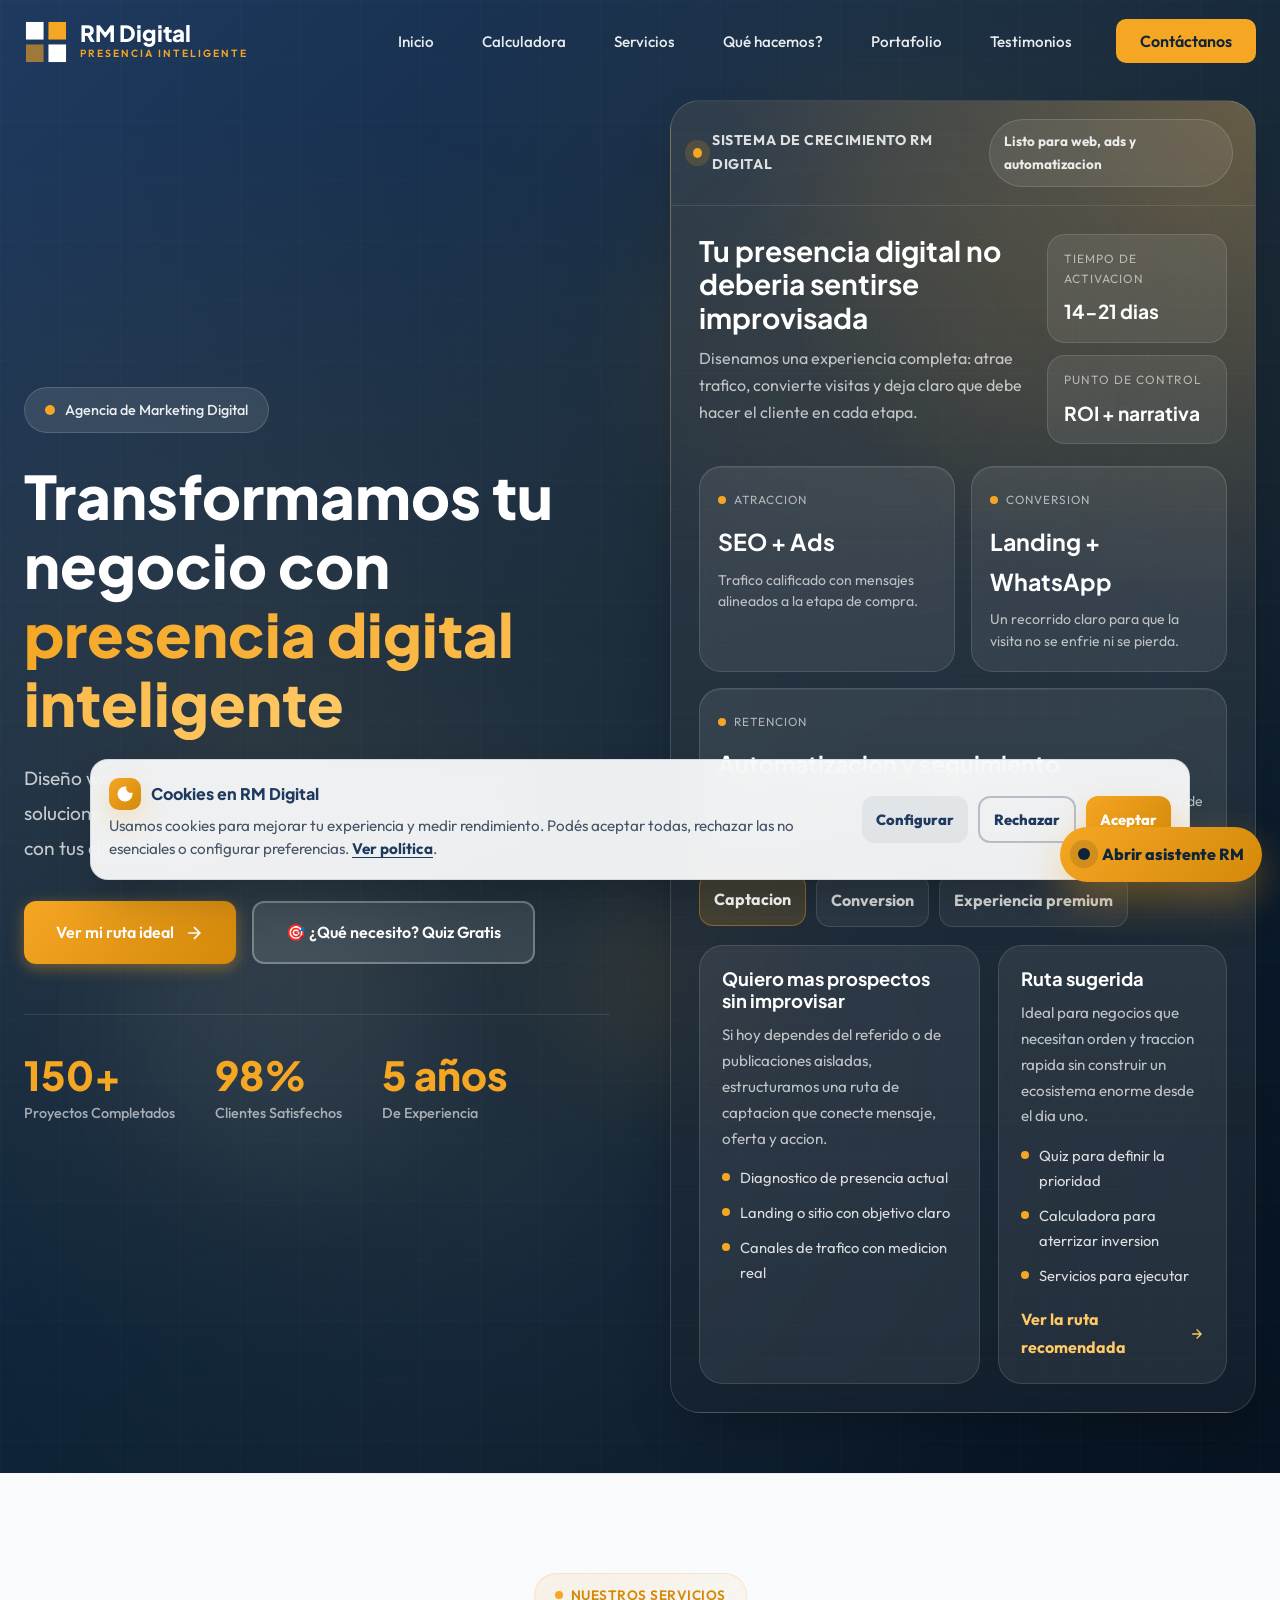
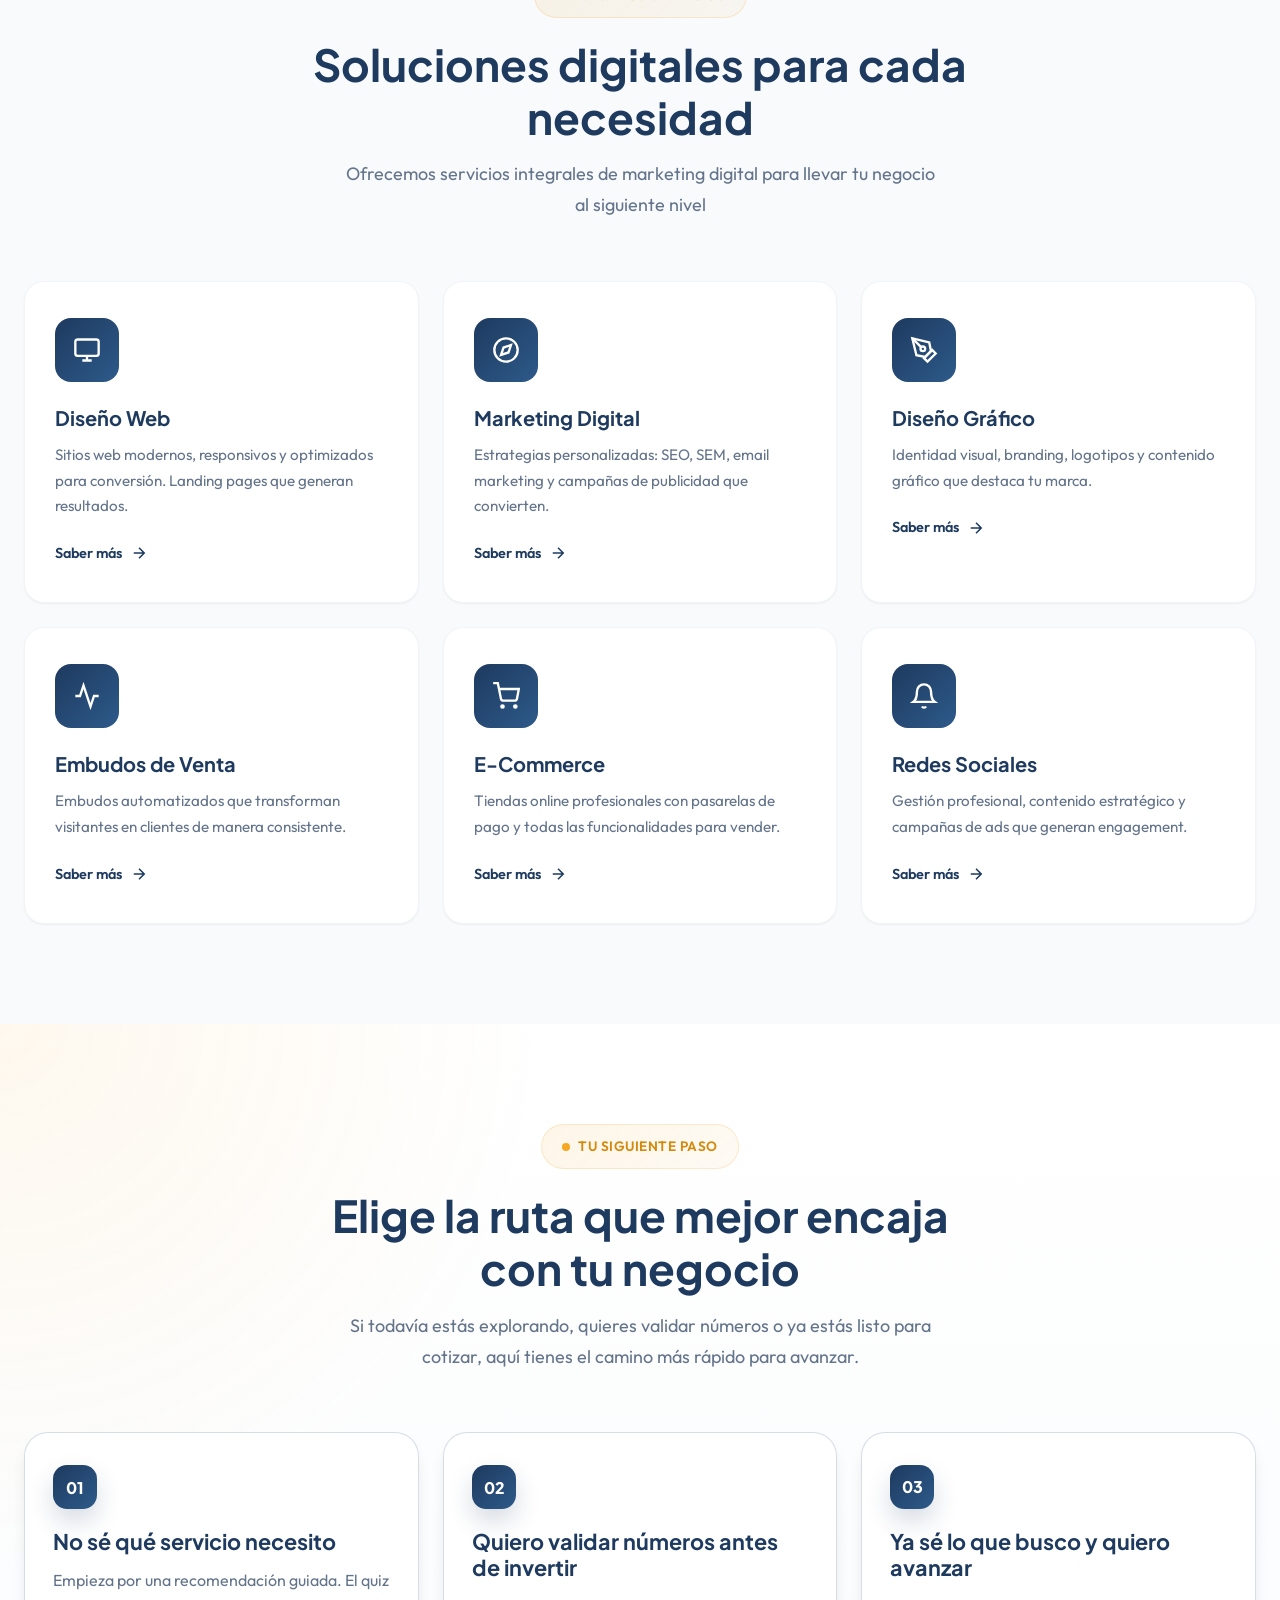
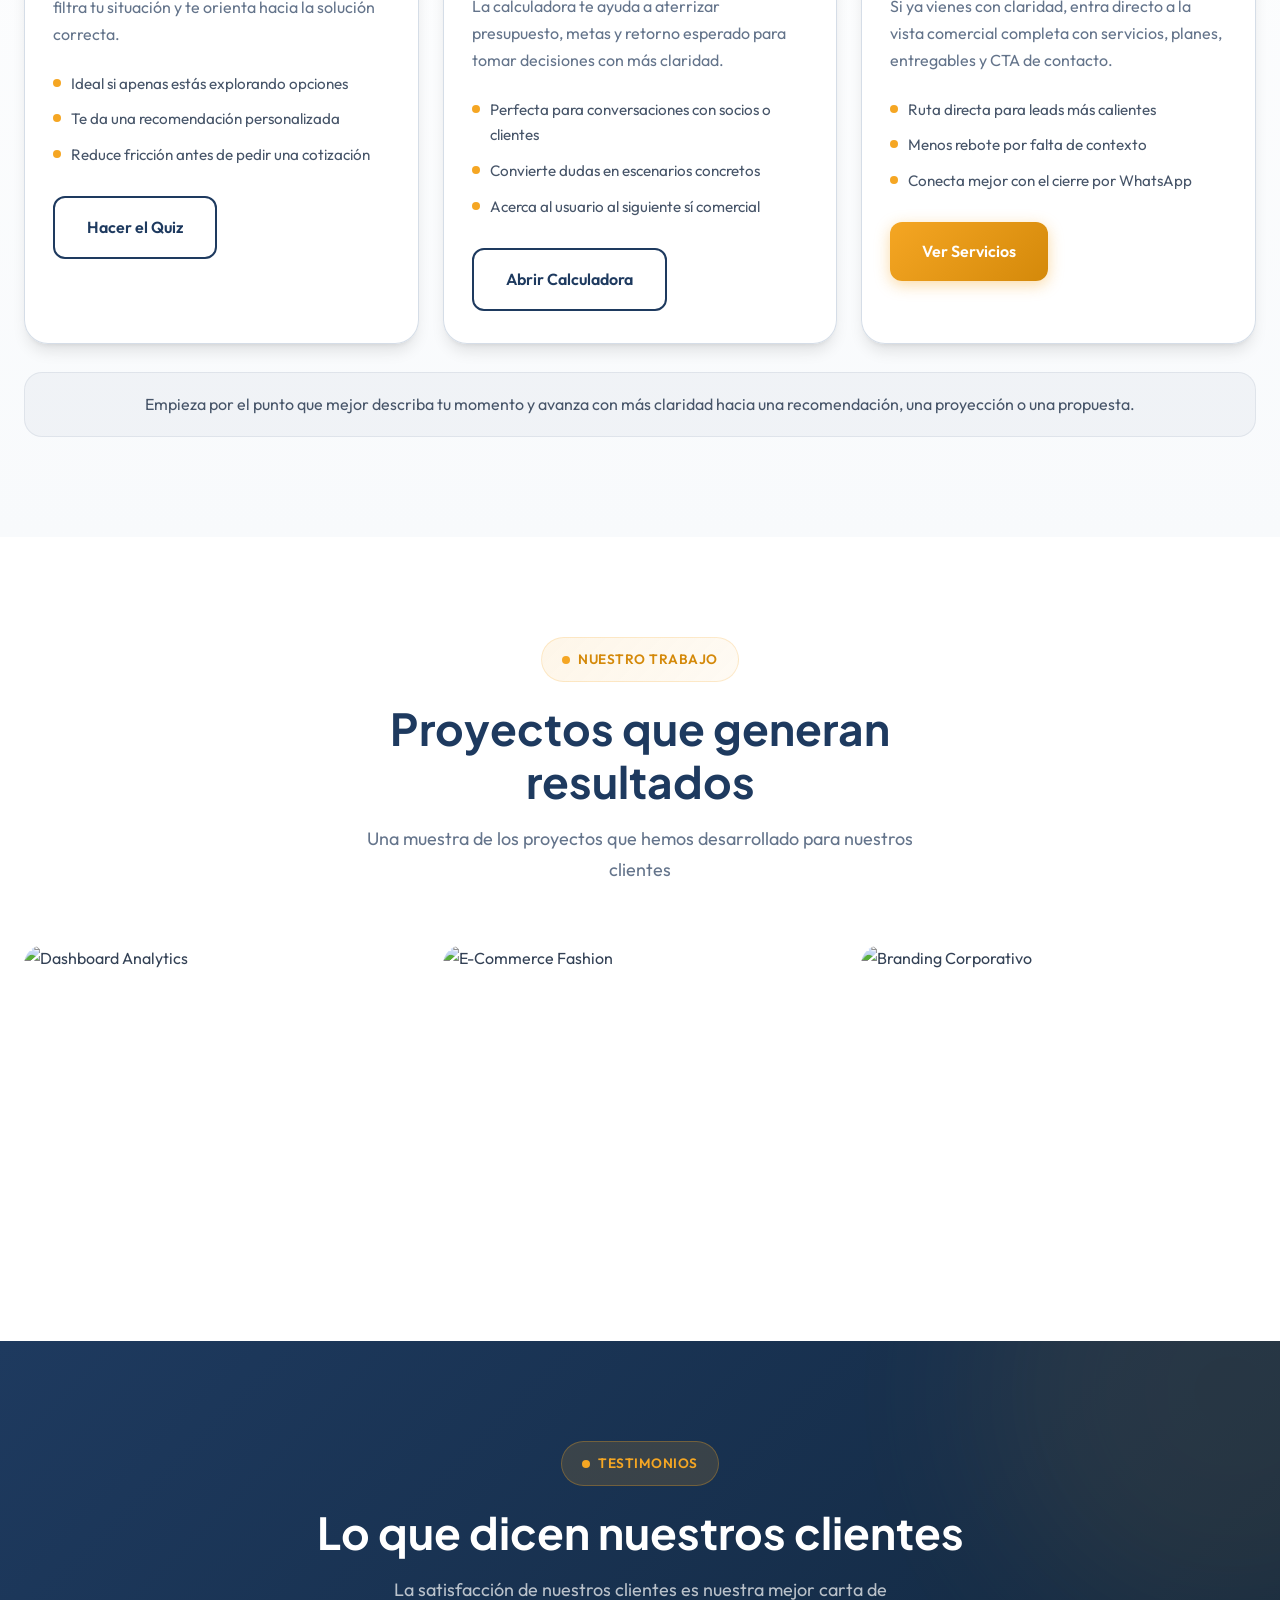
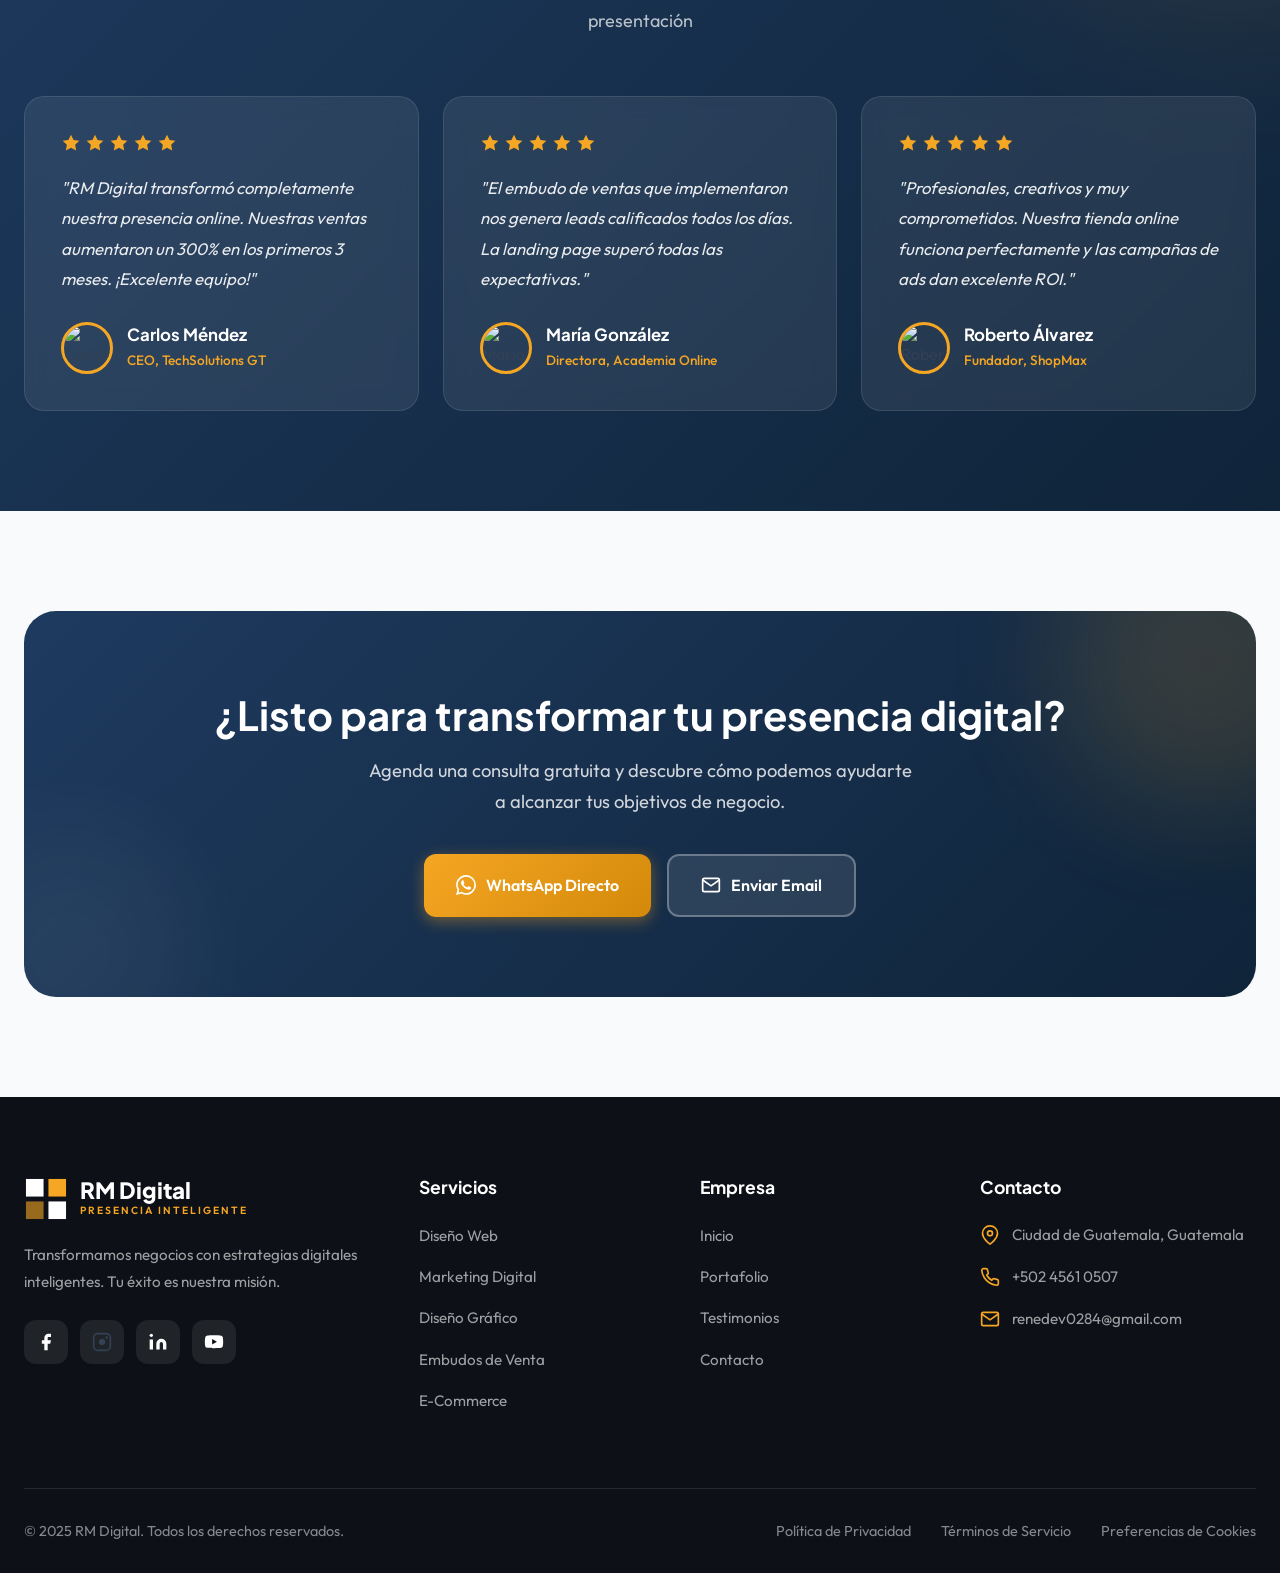
==== index.html @ be153cf9 "Fix homepage hero copy and panel layout" ====
<!DOCTYPE html>
<html lang="es">
<head>
    <meta charset="UTF-8">
    <meta name="viewport" content="width=device-width, initial-scale=1.0">
    <meta name="description" content="RM Digital - Agencia de Marketing Digital, Diseño Web, Estrategias Digitales y Embudos de Venta. Presencia digital inteligente para tu negocio.">
    <title>RM Digital | Presencia Digital Inteligente</title>
    <meta name="robots" content="index, follow, max-image-preview:large">
    <link rel="canonical" href="https://rmdigital.net/">
    <meta property="og:locale" content="es_GT">
    <meta property="og:type" content="website">
    <meta property="og:title" content="RM Digital | Presencia Digital Inteligente">
    <meta property="og:description" content="Agencia de marketing digital, diseno web, estrategias digitales y embudos de venta para negocios que quieren crecer en linea.">
    <meta property="og:url" content="https://rmdigital.net/">
    <meta property="og:site_name" content="RM Digital">
    <meta property="og:image" content="https://rmdigital.net/social-preview.svg">
    <meta name="twitter:card" content="summary_large_image">
    <meta name="twitter:title" content="RM Digital | Presencia Digital Inteligente">
    <meta name="twitter:description" content="Agencia de marketing digital, diseno web, estrategias digitales y embudos de venta para negocios que quieren crecer en linea.">
    <meta name="twitter:image" content="https://rmdigital.net/social-preview.svg">
    <script type="application/ld+json">
        {
            "@context": "https://schema.org",
            "@graph": [
                {
                    "@type": "Organization",
                    "@id": "https://rmdigital.net/#organization",
                    "name": "RM Digital",
                    "url": "https://rmdigital.net/",
                    "logo": "https://rmdigital.net/favicon.svg",
                    "email": "renedev0284@gmail.com",
                    "telephone": "+50245610507",
                    "sameAs": [
                        "https://www.facebook.com/RMDigitalLatam",
                        "https://www.linkedin.com/in/rmdigitalgt/"
                    ]
                },
                {
                    "@type": "WebSite",
                    "@id": "https://rmdigital.net/#website",
                    "url": "https://rmdigital.net/",
                    "name": "RM Digital",
                    "publisher": {
                        "@id": "https://rmdigital.net/#organization"
                    },
                    "inLanguage": "es"
                }
            ]
        }
    </script>
    
    <!-- Favicon SVG embebido -->
    <link rel="icon" href="data:image/svg+xml,<svg xmlns='http://www.w3.org/2000/svg' viewBox='0 0 32 32'><rect x='2' y='2' width='12' height='12' fill='%231E3A5F'/><rect x='18' y='2' width='12' height='12' fill='%23F5A623'/><rect x='2' y='18' width='12' height='12' fill='%23F5A623' opacity='0.6'/><rect x='18' y='18' width='12' height='12' fill='%231E3A5F'/></svg>">
    
    <!-- Google Fonts -->
    <link rel="preconnect" href="https://fonts.googleapis.com">
    <link rel="preconnect" href="https://fonts.gstatic.com" crossorigin>
    <link href="https://fonts.googleapis.com/css2?family=Outfit:wght@300;400;500;600;700;800&family=Plus+Jakarta+Sans:wght@400;500;600;700;800&display=swap" rel="stylesheet">
    
    <style>
        /* ============================================
           CSS VARIABLES
           ============================================ */
        :root {
            --primary: #1E3A5F;
            --primary-dark: #0f2439;
            --primary-light: #2d5a8a;
            --secondary: #F5A623;
            --secondary-dark: #d4890a;
            --secondary-light: #ffc966;
            --white: #FFFFFF;
            --gray-50: #f8fafc;
            --gray-100: #f1f5f9;
            --gray-200: #e2e8f0;
            --gray-300: #cbd5e1;
            --gray-400: #94a3b8;
            --gray-500: #64748b;
            --gray-600: #475569;
            --gray-700: #334155;
            --gray-800: #1e293b;
            --gray-900: #0f172a;
            --dark: #0D1117;
            
            --font-display: 'Plus Jakarta Sans', sans-serif;
            --font-body: 'Outfit', sans-serif;
            
            --shadow-sm: 0 1px 2px 0 rgb(0 0 0 / 0.05);
            --shadow-md: 0 4px 6px -1px rgb(0 0 0 / 0.1), 0 2px 4px -2px rgb(0 0 0 / 0.1);
            --shadow-lg: 0 10px 15px -3px rgb(0 0 0 / 0.1), 0 4px 6px -4px rgb(0 0 0 / 0.1);
            --shadow-xl: 0 20px 25px -5px rgb(0 0 0 / 0.1), 0 8px 10px -6px rgb(0 0 0 / 0.1);
            --shadow-2xl: 0 25px 50px -12px rgb(0 0 0 / 0.25);
        }

        /* ============================================
           RESET & BASE
           ============================================ */
        *, *::before, *::after {
            margin: 0;
            padding: 0;
            box-sizing: border-box;
        }

        html {
            scroll-behavior: smooth;
            font-size: 16px;
        }

        body {
            font-family: var(--font-body);
            color: var(--gray-700);
            line-height: 1.7;
            background: var(--white);
            overflow-x: hidden;
        }

        a {
            text-decoration: none;
            color: inherit;
            transition: all 0.3s ease;
        }

        img {
            max-width: 100%;
            height: auto;
            display: block;
        }

        ul, ol {
            list-style: none;
        }

        h1, h2, h3, h4, h5, h6 {
            font-family: var(--font-display);
            font-weight: 700;
            line-height: 1.2;
            color: var(--primary);
        }

        /* ============================================
           UTILITIES
           ============================================ */
        .container {
            width: 100%;
            max-width: 1280px;
            margin: 0 auto;
            padding: 0 24px;
        }

        .section {
            padding: 100px 0;
        }

        .section-header {
            text-align: center;
            max-width: 700px;
            margin: 0 auto 60px;
        }

        .section-tag {
            display: inline-flex;
            align-items: center;
            gap: 8px;
            background: linear-gradient(135deg, rgba(245, 166, 35, 0.1) 0%, rgba(245, 166, 35, 0.05) 100%);
            color: var(--secondary-dark);
            padding: 10px 20px;
            border-radius: 50px;
            font-size: 0.85rem;
            font-weight: 600;
            letter-spacing: 0.5px;
            text-transform: uppercase;
            margin-bottom: 20px;
            border: 1px solid rgba(245, 166, 35, 0.2);
        }

        .section-tag::before {
            content: '';
            width: 8px;
            height: 8px;
            background: var(--secondary);
            border-radius: 50%;
            animation: pulse-dot 2s infinite;
        }

        @keyframes pulse-dot {
            0%, 100% { opacity: 1; transform: scale(1); }
            50% { opacity: 0.5; transform: scale(1.2); }
        }

        .section-title {
            font-size: clamp(2rem, 4vw, 2.75rem);
            margin-bottom: 16px;
            color: var(--primary);
        }

        .section-subtitle {
            font-size: 1.125rem;
            color: var(--gray-500);
            max-width: 600px;
            margin: 0 auto;
        }

        /* ============================================
           BUTTONS
           ============================================ */
        .btn {
            display: inline-flex;
            align-items: center;
            justify-content: center;
            gap: 10px;
            padding: 16px 32px;
            font-family: var(--font-body);
            font-size: 1rem;
            font-weight: 600;
            border-radius: 12px;
            border: none;
            cursor: pointer;
            transition: all 0.3s cubic-bezier(0.4, 0, 0.2, 1);
            position: relative;
            overflow: hidden;
        }

        .btn-primary {
            background: linear-gradient(135deg, var(--secondary) 0%, var(--secondary-dark) 100%);
            color: var(--white);
            box-shadow: 0 4px 15px rgba(245, 166, 35, 0.4);
        }

        .btn-primary:hover {
            transform: translateY(-2px);
            box-shadow: 0 8px 25px rgba(245, 166, 35, 0.5);
        }

        .btn-secondary {
            background: rgba(255, 255, 255, 0.1);
            color: var(--white);
            border: 2px solid rgba(255, 255, 255, 0.3);
            backdrop-filter: blur(10px);
        }

        .btn-secondary:hover {
            background: var(--white);
            color: var(--primary);
            border-color: var(--white);
        }

        .btn-outline {
            background: transparent;
            color: var(--primary);
            border: 2px solid var(--primary);
        }

        .btn-outline:hover {
            background: var(--primary);
            color: var(--white);
        }

        /* ============================================
           NAVBAR
           ============================================ */
        .navbar {
            position: fixed;
            top: 0;
            left: 0;
            right: 0;
            z-index: 1000;
            padding: 20px 0;
            transition: all 0.4s cubic-bezier(0.4, 0, 0.2, 1);
        }

        .navbar.scrolled {
            background: rgba(255, 255, 255, 0.95);
            backdrop-filter: blur(20px);
            padding: 12px 0;
            box-shadow: var(--shadow-lg);
        }

        .navbar .container {
            display: flex;
            align-items: center;
            justify-content: space-between;
        }

        .logo {
            display: flex;
            align-items: center;
            gap: 12px;
            z-index: 1001;
        }

        .logo-icon {
            width: 44px;
            height: 44px;
            flex-shrink: 0;
        }

        .logo-text {
            display: flex;
            flex-direction: column;
        }

        .logo-text .brand {
            font-family: var(--font-display);
            font-size: 1.4rem;
            font-weight: 800;
            color: var(--white);
            line-height: 1.1;
            transition: color 0.3s ease;
        }

        .navbar.scrolled .logo-text .brand {
            color: var(--primary);
        }

        .logo-text .tagline {
            font-size: 0.65rem;
            color: var(--secondary);
            letter-spacing: 2px;
            text-transform: uppercase;
            font-weight: 600;
        }

        .nav-menu {
            display: flex;
            align-items: center;
            gap: 8px;
        }

        .nav-link {
            padding: 10px 20px;
            font-size: 0.95rem;
            font-weight: 500;
            color: rgba(255, 255, 255, 0.9);
            border-radius: 8px;
            transition: all 0.3s ease;
        }

        .navbar.scrolled .nav-link {
            color: var(--gray-600);
        }

        .nav-link:hover {
            color: var(--secondary);
            background: rgba(245, 166, 35, 0.1);
        }

        .nav-cta {
            padding: 12px 24px;
            background: var(--secondary);
            color: var(--primary-dark) !important;
            font-weight: 600;
            border-radius: 10px;
            margin-left: 16px;
        }

        .nav-cta:hover {
            background: var(--white);
            color: var(--primary) !important;
            transform: translateY(-2px);
            box-shadow: var(--shadow-lg);
        }

        /* Mobile Menu */
        .menu-toggle {
            display: none;
            flex-direction: column;
            gap: 5px;
            cursor: pointer;
            z-index: 1001;
            padding: 10px;
        }

        .menu-toggle span {
            width: 26px;
            height: 3px;
            background: var(--white);
            border-radius: 3px;
            transition: all 0.3s ease;
        }

        .navbar.scrolled .menu-toggle span {
            background: var(--primary);
        }

        .menu-toggle.active span:nth-child(1) {
            transform: rotate(45deg) translate(5px, 5px);
        }

        .menu-toggle.active span:nth-child(2) {
            opacity: 0;
        }

        .menu-toggle.active span:nth-child(3) {
            transform: rotate(-45deg) translate(7px, -7px);
        }

        /* ============================================
           HERO SECTION
           ============================================ */
        .hero {
            min-height: 100vh;
            display: flex;
            align-items: center;
            position: relative;
            background: linear-gradient(135deg, var(--primary) 0%, var(--primary-dark) 50%, #071320 100%);
            overflow: hidden;
        }

        /* Animated Background */
        .hero-bg {
            position: absolute;
            inset: 0;
            z-index: 1;
            overflow: hidden;
        }

        .hero-bg::before {
            content: '';
            position: absolute;
            inset: 0;
            background-image: 
                radial-gradient(circle at 20% 50%, rgba(245, 166, 35, 0.1) 0%, transparent 50%),
                radial-gradient(circle at 80% 20%, rgba(245, 166, 35, 0.08) 0%, transparent 40%),
                radial-gradient(circle at 40% 80%, rgba(255, 255, 255, 0.05) 0%, transparent 40%);
        }

        .hero-grid {
            position: absolute;
            inset: 0;
            background-image: 
                linear-gradient(rgba(255, 255, 255, 0.03) 1px, transparent 1px),
                linear-gradient(90deg, rgba(255, 255, 255, 0.03) 1px, transparent 1px);
            background-size: 60px 60px;
            opacity: 0.5;
        }

        /* Floating Shapes */
        .hero-shapes {
            position: absolute;
            inset: 0;
            z-index: 1;
        }

        .shape {
            position: absolute;
            border-radius: 50%;
            filter: blur(60px);
            animation: float 20s ease-in-out infinite;
        }

        .shape-1 {
            top: 10%;
            right: 15%;
            width: 400px;
            height: 400px;
            background: var(--secondary);
            opacity: 0.15;
        }

        .shape-2 {
            bottom: 20%;
            left: 10%;
            width: 300px;
            height: 300px;
            background: var(--white);
            opacity: 0.05;
            animation-delay: -5s;
        }

        .shape-3 {
            top: 60%;
            right: 40%;
            width: 200px;
            height: 200px;
            background: var(--secondary);
            opacity: 0.1;
            animation-delay: -10s;
        }

        @keyframes float {
            0%, 100% { transform: translate(0, 0) scale(1); }
            25% { transform: translate(30px, -30px) scale(1.05); }
            50% { transform: translate(-20px, 20px) scale(0.95); }
            75% { transform: translate(20px, 30px) scale(1.02); }
        }

        .hero .container {
            position: relative;
            z-index: 2;
            display: grid;
            grid-template-columns: 1fr 1fr;
            gap: 60px;
            align-items: center;
            padding-top: 100px;
            padding-bottom: 60px;
        }

        .hero-content {
            animation: fadeInUp 1s ease-out;
        }

        @keyframes fadeInUp {
            from { opacity: 0; transform: translateY(30px); }
            to { opacity: 1; transform: translateY(0); }
        }

        .hero-badge {
            display: inline-flex;
            align-items: center;
            gap: 10px;
            background: rgba(255, 255, 255, 0.1);
            backdrop-filter: blur(10px);
            padding: 10px 20px;
            border-radius: 50px;
            margin-bottom: 28px;
            border: 1px solid rgba(255, 255, 255, 0.15);
        }

        .hero-badge .dot {
            width: 10px;
            height: 10px;
            background: var(--secondary);
            border-radius: 50%;
            animation: pulse 2s infinite;
        }

        @keyframes pulse {
            0%, 100% { transform: scale(1); box-shadow: 0 0 0 0 rgba(245, 166, 35, 0.7); }
            50% { transform: scale(1.1); box-shadow: 0 0 0 10px rgba(245, 166, 35, 0); }
        }

        .hero-badge span {
            color: rgba(255, 255, 255, 0.9);
            font-size: 0.9rem;
            font-weight: 500;
        }

        .hero h1 {
            font-size: clamp(2.5rem, 5vw, 3.75rem);
            color: var(--white);
            margin-bottom: 24px;
            line-height: 1.15;
            font-weight: 800;
        }

        .hero h1 .highlight {
            background: linear-gradient(135deg, var(--secondary) 0%, var(--secondary-light) 100%);
            -webkit-background-clip: text;
            -webkit-text-fill-color: transparent;
            background-clip: text;
        }

        .hero-text {
            font-size: 1.2rem;
            color: rgba(255, 255, 255, 0.75);
            margin-bottom: 36px;
            max-width: 520px;
            line-height: 1.8;
        }

        .hero-buttons {
            display: flex;
            gap: 16px;
            flex-wrap: wrap;
            margin-bottom: 50px;
        }

        .hero-stats {
            display: flex;
            gap: 40px;
            padding-top: 40px;
            border-top: 1px solid rgba(255, 255, 255, 0.1);
        }

        .stat-item { text-align: left; }

        .stat-number {
            font-family: var(--font-display);
            font-size: 2.5rem;
            font-weight: 800;
            color: var(--secondary);
            line-height: 1;
            margin-bottom: 6px;
        }

        .stat-label {
            font-size: 0.9rem;
            color: rgba(255, 255, 255, 0.6);
            font-weight: 500;
        }

        /* Hero Visual */
        .hero-visual {
            position: relative;
            animation: fadeInUp 1s ease-out 0.2s backwards;
        }

        .hero-command {
            position: relative;
            overflow: hidden;
            border-radius: 30px;
            border: 1px solid rgba(255, 255, 255, 0.14);
            background:
                linear-gradient(180deg, rgba(255, 255, 255, 0.14), rgba(255, 255, 255, 0.04)),
                radial-gradient(circle at top right, rgba(245, 166, 35, 0.28), transparent 36%),
                rgba(10, 23, 36, 0.68);
            backdrop-filter: blur(24px);
            box-shadow: var(--shadow-2xl);
        }

        .hero-command::before {
            content: '';
            position: absolute;
            inset: 0;
            background:
                linear-gradient(rgba(255, 255, 255, 0.06) 1px, transparent 1px),
                linear-gradient(90deg, rgba(255, 255, 255, 0.04) 1px, transparent 1px);
            background-size: 34px 34px;
            opacity: 0.28;
            pointer-events: none;
        }

        .hero-command__bar {
            position: relative;
            z-index: 1;
            display: flex;
            justify-content: space-between;
            align-items: center;
            gap: 16px;
            padding: 18px 22px;
            border-bottom: 1px solid rgba(255, 255, 255, 0.1);
        }

        .hero-command__brandline {
            display: inline-flex;
            align-items: center;
            gap: 10px;
            color: rgba(255, 255, 255, 0.84);
            font-size: 0.88rem;
            font-weight: 700;
            letter-spacing: 0.04em;
            text-transform: uppercase;
        }

        .hero-command__brandline::before {
            content: '';
            width: 10px;
            height: 10px;
            border-radius: 50%;
            background: var(--secondary);
            box-shadow: 0 0 0 8px rgba(245, 166, 35, 0.16);
        }

        .hero-command__pill {
            display: inline-flex;
            align-items: center;
            gap: 8px;
            padding: 10px 14px;
            border-radius: 999px;
            background: rgba(255, 255, 255, 0.08);
            border: 1px solid rgba(255, 255, 255, 0.14);
            color: rgba(255, 255, 255, 0.88);
            font-size: 0.84rem;
            font-weight: 700;
        }

        .hero-command__body {
            position: relative;
            z-index: 1;
            padding: 28px;
        }

        .hero-command__header {
            display: flex;
            justify-content: space-between;
            gap: 16px;
            align-items: flex-start;
            margin-bottom: 22px;
        }

        .hero-command__header h3 {
            color: var(--white);
            font-size: clamp(1.5rem, 2.2vw, 2.1rem);
            margin-bottom: 10px;
        }

        .hero-command__header p {
            color: rgba(255, 255, 255, 0.7);
            font-size: 1rem;
            max-width: 420px;
        }

        .hero-command__mini {
            display: grid;
            gap: 12px;
            min-width: 180px;
        }

        .hero-command__mini-card {
            padding: 14px 16px;
            border-radius: 18px;
            background: rgba(255, 255, 255, 0.08);
            border: 1px solid rgba(255, 255, 255, 0.12);
        }

        .hero-command__mini-card span {
            display: block;
            color: rgba(255, 255, 255, 0.58);
            font-size: 0.75rem;
            text-transform: uppercase;
            letter-spacing: 0.08em;
            margin-bottom: 6px;
        }

        .hero-command__mini-card strong {
            color: var(--white);
            font-family: var(--font-display);
            font-size: 1.2rem;
        }

        .hero-command__grid {
            display: grid;
            grid-template-columns: repeat(2, minmax(0, 1fr));
            gap: 16px;
            margin-bottom: 20px;
        }

        .hero-signal {
            padding: 18px;
            border-radius: 22px;
            background: rgba(255, 255, 255, 0.08);
            border: 1px solid rgba(255, 255, 255, 0.12);
            box-shadow: inset 0 1px 0 rgba(255, 255, 255, 0.08);
        }

        .hero-signal__label {
            display: inline-flex;
            align-items: center;
            gap: 8px;
            color: rgba(255, 255, 255, 0.62);
            font-size: 0.74rem;
            text-transform: uppercase;
            letter-spacing: 0.08em;
            margin-bottom: 12px;
        }

        .hero-signal__label::before {
            content: '';
            width: 8px;
            height: 8px;
            border-radius: 50%;
            background: var(--secondary);
        }

        .hero-signal strong {
            display: block;
            color: var(--white);
            font-family: var(--font-display);
            font-size: 1.45rem;
            margin-bottom: 8px;
        }

        .hero-signal p {
            color: rgba(255, 255, 255, 0.68);
            font-size: 0.88rem;
            line-height: 1.55;
        }

        .hero-signal--wide {
            grid-column: 1 / -1;
        }

        .hero-scenario-switcher {
            display: flex;
            flex-wrap: wrap;
            gap: 10px;
            margin-bottom: 18px;
        }

        .hero-scenario-btn {
            appearance: none;
            border: 1px solid rgba(255, 255, 255, 0.12);
            background: rgba(255, 255, 255, 0.06);
            color: rgba(255, 255, 255, 0.82);
            padding: 12px 14px;
            border-radius: 14px;
            cursor: pointer;
            font: inherit;
            font-weight: 700;
            transition: all 0.25s ease;
        }

        .hero-scenario-btn:hover,
        .hero-scenario-btn.is-active {
            background: rgba(245, 166, 35, 0.16);
            border-color: rgba(245, 166, 35, 0.4);
            color: var(--white);
            transform: translateY(-1px);
        }

        .hero-scenario-panel {
            display: grid;
            grid-template-columns: 1.1fr 0.9fr;
            gap: 18px;
            align-items: stretch;
        }

        .hero-scenario-copy,
        .hero-scenario-map {
            padding: 22px;
            border-radius: 24px;
            background: rgba(255, 255, 255, 0.07);
            border: 1px solid rgba(255, 255, 255, 0.12);
        }

        .hero-scenario-copy h4,
        .hero-scenario-map h4 {
            color: var(--white);
            font-size: 1.15rem;
            margin-bottom: 10px;
        }

        .hero-scenario-copy p,
        .hero-scenario-map p {
            color: rgba(255, 255, 255, 0.7);
            font-size: 0.95rem;
            margin-bottom: 14px;
        }

        .hero-scenario-list {
            display: grid;
            gap: 10px;
        }

        .hero-scenario-list li,
        .hero-route-list li {
            display: flex;
            align-items: flex-start;
            gap: 10px;
            color: rgba(255, 255, 255, 0.84);
            font-size: 0.92rem;
        }

        .hero-scenario-list li::before,
        .hero-route-list li::before {
            content: '';
            width: 8px;
            height: 8px;
            border-radius: 50%;
            background: var(--secondary);
            margin-top: 8px;
            flex-shrink: 0;
        }

        .hero-route-list {
            display: grid;
            gap: 10px;
            margin-bottom: 18px;
        }

        .hero-scenario-action {
            display: inline-flex;
            align-items: center;
            gap: 10px;
            color: var(--secondary-light);
            font-weight: 700;
        }

        .hero-scenario-action svg {
            width: 18px;
            height: 18px;
            stroke: currentColor;
            stroke-width: 2;
            fill: none;
        }

        /* ============================================
           SERVICES SECTION
           ============================================ */
        .services {
            background: var(--gray-50);
            position: relative;
        }

        .services::before {
            content: '';
            position: absolute;
            top: 0;
            left: 0;
            right: 0;
            height: 1px;
            background: linear-gradient(90deg, transparent, var(--gray-200), transparent);
        }

        .services-grid {
            display: grid;
            grid-template-columns: repeat(3, 1fr);
            gap: 24px;
        }

        .service-card {
            background: var(--white);
            padding: 36px 30px;
            border-radius: 20px;
            box-shadow: var(--shadow-sm);
            border: 1px solid var(--gray-100);
            transition: all 0.4s cubic-bezier(0.4, 0, 0.2, 1);
            position: relative;
            overflow: hidden;
        }

        .service-card::before {
            content: '';
            position: absolute;
            top: 0;
            left: 0;
            right: 0;
            height: 4px;
            background: linear-gradient(90deg, var(--primary), var(--secondary));
            transform: scaleX(0);
            transform-origin: left;
            transition: transform 0.4s ease;
        }

        .service-card:hover {
            transform: translateY(-8px);
            box-shadow: var(--shadow-xl);
            border-color: transparent;
        }

        .service-card:hover::before { transform: scaleX(1); }

        .service-icon {
            width: 64px;
            height: 64px;
            background: linear-gradient(135deg, var(--primary) 0%, var(--primary-light) 100%);
            border-radius: 16px;
            display: flex;
            align-items: center;
            justify-content: center;
            margin-bottom: 24px;
            transition: all 0.4s ease;
        }

        .service-card:hover .service-icon {
            transform: scale(1.1) rotate(5deg);
            background: linear-gradient(135deg, var(--secondary) 0%, var(--secondary-dark) 100%);
        }

        .service-icon svg {
            width: 28px;
            height: 28px;
            stroke: var(--white);
            stroke-width: 2;
            fill: none;
        }

        .service-card h3 {
            font-size: 1.25rem;
            margin-bottom: 12px;
            color: var(--primary);
        }

        .service-card p {
            color: var(--gray-500);
            margin-bottom: 20px;
            font-size: 0.95rem;
            line-height: 1.7;
        }

        /* ============================================
           FLOW SECTION
           ============================================ */
        .flow-section {
            background:
                radial-gradient(circle at top left, rgba(245, 166, 35, 0.08), transparent 32%),
                linear-gradient(180deg, var(--white) 0%, var(--gray-50) 100%);
            position: relative;
        }

        .flow-grid {
            display: grid;
            grid-template-columns: repeat(3, minmax(0, 1fr));
            gap: 24px;
        }

        .flow-card {
            background: rgba(255, 255, 255, 0.92);
            border: 1px solid rgba(203, 213, 225, 0.8);
            border-radius: 24px;
            padding: 32px 28px;
            box-shadow: var(--shadow-lg);
            backdrop-filter: blur(12px);
            transition: transform 0.3s ease, box-shadow 0.3s ease, border-color 0.3s ease;
        }

        .flow-card:hover {
            transform: translateY(-6px);
            box-shadow: var(--shadow-2xl);
            border-color: rgba(245, 166, 35, 0.45);
        }

        .flow-step {
            display: inline-flex;
            align-items: center;
            justify-content: center;
            width: 44px;
            height: 44px;
            border-radius: 14px;
            background: linear-gradient(135deg, var(--primary) 0%, var(--primary-light) 100%);
            color: var(--white);
            font-family: var(--font-display);
            font-weight: 800;
            margin-bottom: 20px;
            box-shadow: 0 12px 24px rgba(30, 58, 95, 0.18);
        }

        .flow-card h3 {
            font-size: 1.35rem;
            margin-bottom: 12px;
        }

        .flow-card p {
            color: var(--gray-500);
            margin-bottom: 22px;
        }

        .flow-points {
            display: grid;
            gap: 10px;
            margin-bottom: 28px;
        }

        .flow-points li {
            display: flex;
            align-items: flex-start;
            gap: 10px;
            color: var(--gray-600);
            font-size: 0.95rem;
        }

        .flow-points li::before {
            content: '';
            width: 8px;
            height: 8px;
            border-radius: 50%;
            background: var(--secondary);
            margin-top: 8px;
            flex-shrink: 0;
        }

        .flow-footer {
            margin-top: 28px;
            padding: 18px 22px;
            border-radius: 18px;
            background: rgba(30, 58, 95, 0.04);
            border: 1px solid rgba(30, 58, 95, 0.08);
            color: var(--gray-600);
            text-align: center;
        }

        .service-link {
            display: inline-flex;
            align-items: center;
            gap: 8px;
            color: var(--primary);
            font-weight: 600;
            font-size: 0.9rem;
        }

        .service-link svg {
            width: 18px;
            height: 18px;
            stroke: currentColor;
            stroke-width: 2;
            fill: none;
            transition: transform 0.3s ease;
        }

        .service-link:hover { color: var(--secondary); }
        .service-link:hover svg { transform: translateX(5px); }

        /* ============================================
           PORTFOLIO SECTION
           ============================================ */
        .portfolio { background: var(--white); }

        .portfolio-grid {
            display: grid;
            grid-template-columns: repeat(3, 1fr);
            gap: 24px;
        }

        .portfolio-item {
            position: relative;
            border-radius: 20px;
            overflow: hidden;
            aspect-ratio: 4/3;
            cursor: pointer;
        }

        .portfolio-item img {
            width: 100%;
            height: 100%;
            object-fit: cover;
            transition: transform 0.6s cubic-bezier(0.4, 0, 0.2, 1);
        }

        .portfolio-item:hover img { transform: scale(1.1); }

        .portfolio-overlay {
            position: absolute;
            inset: 0;
            background: linear-gradient(to top, rgba(30, 58, 95, 0.95) 0%, rgba(30, 58, 95, 0.4) 50%, transparent 100%);
            display: flex;
            flex-direction: column;
            justify-content: flex-end;
            padding: 28px;
            opacity: 0;
            transition: opacity 0.4s ease;
        }

        .portfolio-item:hover .portfolio-overlay { opacity: 1; }

        .portfolio-overlay .tag {
            position: absolute;
            top: 20px;
            right: 20px;
            background: var(--secondary);
            color: var(--primary-dark);
            padding: 8px 16px;
            border-radius: 50px;
            font-size: 0.75rem;
            font-weight: 700;
            text-transform: uppercase;
            letter-spacing: 0.5px;
        }

        .portfolio-overlay h4 {
            color: var(--white);
            font-size: 1.4rem;
            margin-bottom: 8px;
            transform: translateY(20px);
            transition: transform 0.4s ease;
        }

        .portfolio-overlay p {
            color: rgba(255, 255, 255, 0.8);
            font-size: 0.95rem;
            transform: translateY(20px);
            transition: transform 0.4s ease 0.05s;
        }

        .portfolio-item:hover .portfolio-overlay h4,
        .portfolio-item:hover .portfolio-overlay p { transform: translateY(0); }

        /* ============================================
           TESTIMONIALS SECTION
           ============================================ */
        .testimonials {
            background: linear-gradient(135deg, var(--primary) 0%, var(--primary-dark) 100%);
            position: relative;
            overflow: hidden;
        }

        .testimonials::before {
            content: '';
            position: absolute;
            top: -200px;
            right: -200px;
            width: 500px;
            height: 500px;
            background: var(--secondary);
            opacity: 0.08;
            border-radius: 50%;
            filter: blur(80px);
        }

        .testimonials .section-tag {
            background: rgba(245, 166, 35, 0.15);
            border-color: rgba(245, 166, 35, 0.3);
            color: var(--secondary);
        }

        .testimonials .section-title { color: var(--white); }
        .testimonials .section-subtitle { color: rgba(255, 255, 255, 0.7); }

        .testimonials-grid {
            display: grid;
            grid-template-columns: repeat(3, 1fr);
            gap: 24px;
        }

        .testimonial-card {
            background: rgba(255, 255, 255, 0.08);
            backdrop-filter: blur(10px);
            border: 1px solid rgba(255, 255, 255, 0.1);
            padding: 36px;
            border-radius: 20px;
            transition: all 0.4s ease;
        }

        .testimonial-card:hover {
            background: rgba(255, 255, 255, 0.12);
            transform: translateY(-5px);
        }

        .testimonial-rating {
            display: flex;
            gap: 4px;
            margin-bottom: 20px;
        }

        .testimonial-rating svg {
            width: 20px;
            height: 20px;
            fill: var(--secondary);
        }

        .testimonial-text {
            font-size: 1.05rem;
            color: rgba(255, 255, 255, 0.9);
            line-height: 1.8;
            margin-bottom: 28px;
            font-style: italic;
        }

        .testimonial-author {
            display: flex;
            align-items: center;
            gap: 14px;
        }

        .testimonial-avatar {
            width: 52px;
            height: 52px;
            border-radius: 50%;
            object-fit: cover;
            border: 3px solid var(--secondary);
        }

        .testimonial-info h4 {
            color: var(--white);
            font-size: 1.05rem;
            margin-bottom: 4px;
        }

        .testimonial-info p {
            color: var(--secondary);
            font-size: 0.85rem;
            font-weight: 500;
        }

        /* ============================================
           CTA SECTION
           ============================================ */
        .cta {
            background: var(--gray-50);
            padding: 100px 0;
        }

        .cta-box {
            background: linear-gradient(135deg, var(--primary) 0%, var(--primary-dark) 100%);
            border-radius: 32px;
            padding: 80px 60px;
            text-align: center;
            position: relative;
            overflow: hidden;
        }

        .cta-box::before {
            content: '';
            position: absolute;
            top: -100px;
            right: -100px;
            width: 300px;
            height: 300px;
            background: var(--secondary);
            opacity: 0.15;
            border-radius: 50%;
            filter: blur(60px);
        }

        .cta-box::after {
            content: '';
            position: absolute;
            bottom: -80px;
            left: -80px;
            width: 250px;
            height: 250px;
            background: var(--white);
            opacity: 0.05;
            border-radius: 50%;
            filter: blur(50px);
        }

        .cta-content { position: relative; z-index: 1; }

        .cta h2 {
            color: var(--white);
            font-size: clamp(1.75rem, 3.5vw, 2.5rem);
            margin-bottom: 16px;
        }

        .cta p {
            color: rgba(255, 255, 255, 0.8);
            font-size: 1.15rem;
            margin-bottom: 36px;
            max-width: 550px;
            margin-left: auto;
            margin-right: auto;
        }

        .cta-buttons {
            display: flex;
            gap: 16px;
            justify-content: center;
            flex-wrap: wrap;
        }

        /* ============================================
           FOOTER
           ============================================ */
        .footer {
            background: var(--dark);
            padding: 80px 0 30px;
        }

        .footer-grid {
            display: grid;
            grid-template-columns: 1.5fr 1fr 1fr 1.2fr;
            gap: 50px;
            margin-bottom: 60px;
        }

        .footer-brand .logo { margin-bottom: 20px; }
        .footer-brand .logo-text .brand { color: var(--white); }

        .footer-brand > p {
            color: rgba(255, 255, 255, 0.6);
            margin-bottom: 24px;
            line-height: 1.8;
            font-size: 0.95rem;
        }

        .footer-social { display: flex; gap: 12px; }

        .footer-social a {
            width: 44px;
            height: 44px;
            background: rgba(255, 255, 255, 0.08);
            border-radius: 12px;
            display: flex;
            align-items: center;
            justify-content: center;
            transition: all 0.3s ease;
        }

        .footer-social a:hover {
            background: var(--secondary);
            transform: translateY(-3px);
        }

        .footer-social svg {
            width: 20px;
            height: 20px;
            fill: var(--white);
        }

        .footer-column h4 {
            color: var(--white);
            font-size: 1.1rem;
            margin-bottom: 24px;
            font-weight: 700;
        }

        .footer-links li { margin-bottom: 14px; }

        .footer-links a {
            color: rgba(255, 255, 255, 0.6);
            font-size: 0.95rem;
            transition: all 0.3s ease;
        }

        .footer-links a:hover {
            color: var(--secondary);
            padding-left: 5px;
        }

        .footer-contact li {
            display: flex;
            align-items: flex-start;
            gap: 12px;
            margin-bottom: 16px;
            color: rgba(255, 255, 255, 0.6);
            font-size: 0.95rem;
        }

        .footer-contact svg {
            width: 20px;
            height: 20px;
            stroke: var(--secondary);
            stroke-width: 2;
            fill: none;
            flex-shrink: 0;
            margin-top: 3px;
        }

        .footer-bottom {
            padding-top: 30px;
            border-top: 1px solid rgba(255, 255, 255, 0.1);
            display: flex;
            justify-content: space-between;
            align-items: center;
            flex-wrap: wrap;
            gap: 20px;
        }

        .footer-bottom p {
            color: rgba(255, 255, 255, 0.5);
            font-size: 0.9rem;
        }

        .footer-bottom-links {
            display: flex;
            gap: 30px;
        }

        .footer-bottom-links a {
            color: rgba(255, 255, 255, 0.5);
            font-size: 0.9rem;
        }

        .footer-bottom-links a:hover { color: var(--secondary); }

        /* ============================================
           SCROLL ANIMATIONS
           ============================================ */
        .fade-up {
            opacity: 0;
            transform: translateY(30px);
            transition: all 0.8s cubic-bezier(0.4, 0, 0.2, 1);
        }

        .fade-up.visible {
            opacity: 1;
            transform: translateY(0);
        }

        .stagger-1 { transition-delay: 0.1s; }
        .stagger-2 { transition-delay: 0.2s; }
        .stagger-3 { transition-delay: 0.3s; }
        .stagger-4 { transition-delay: 0.4s; }
        .stagger-5 { transition-delay: 0.5s; }
        .stagger-6 { transition-delay: 0.6s; }

        /* ============================================
           RESPONSIVE DESIGN
           ============================================ */
        @media (max-width: 1024px) {
            .hero .container {
                grid-template-columns: 1fr;
                text-align: center;
                gap: 50px;
            }

            .hero-content { order: 1; }

            .hero-visual {
                order: 2;
                max-width: 680px;
                margin: 0 auto;
            }

            .hero-text { margin: 0 auto 36px; }
            .hero-buttons { justify-content: center; }
            .hero-stats { justify-content: center; }
            .hero-command__header,
            .hero-scenario-panel { grid-template-columns: 1fr; }
            .hero-command__mini { grid-template-columns: repeat(2, minmax(0, 1fr)); }

            .services-grid,
            .flow-grid,
            .portfolio-grid,
            .testimonials-grid { grid-template-columns: repeat(2, 1fr); }

            .footer-grid { grid-template-columns: repeat(2, 1fr); }
        }

        @media (max-width: 768px) {
            .menu-toggle { display: flex; }

            .nav-menu {
                position: fixed;
                top: 0; left: 0; right: 0; bottom: 0;
                background: linear-gradient(135deg, var(--primary) 0%, var(--primary-dark) 100%);
                flex-direction: column;
                justify-content: center;
                align-items: center;
                gap: 20px;
                opacity: 0;
                visibility: hidden;
                transition: all 0.4s ease;
            }

            .nav-menu.active {
                opacity: 1;
                visibility: visible;
            }

            .nav-link {
                font-size: 1.3rem;
                color: var(--white) !important;
            }

            .nav-cta {
                margin-left: 0;
                margin-top: 20px;
            }

            .section { padding: 70px 0; }

            .services-grid,
            .flow-grid,
            .portfolio-grid,
            .testimonials-grid { grid-template-columns: 1fr; }

            .hero-stats {
                flex-direction: column;
                gap: 24px;
                align-items: center;
            }

            .hero-command__body {
                padding: 22px;
            }

            .hero-command__grid {
                grid-template-columns: 1fr;
            }

            .hero-command__mini {
                grid-template-columns: 1fr;
            }

            .stat-item { text-align: center; }

            .cta-box { padding: 50px 24px; }

            .footer-grid {
                grid-template-columns: 1fr;
                gap: 40px;
            }

            .footer-bottom {
                flex-direction: column;
                text-align: center;
            }
        }

        @media (max-width: 480px) {
            .container { padding: 0 16px; }

            .hero-buttons {
                flex-direction: column;
                width: 100%;
            }

            .hero-buttons .btn { width: 100%; }
            .hero-scenario-switcher { flex-direction: column; }
            .hero-scenario-btn { width: 100%; }

            .cta-buttons { flex-direction: column; }
            .cta-buttons .btn { width: 100%; }
        }

        /* ============================================
           COOKIES BANNER (RM DIGITAL) - ADDED
           ============================================ */
        .cookie-banner {
            position: fixed;
            left: 20px;
            right: 20px;
            bottom: 20px;
            z-index: 2000;
            display: none;
        }

        .cookie-card {
            max-width: 1100px;
            margin: 0 auto;
            background: rgba(255, 255, 255, 0.92);
            backdrop-filter: blur(16px);
            border: 1px solid rgba(30, 58, 95, 0.12);
            border-radius: 18px;
            box-shadow: var(--shadow-2xl);
            padding: 18px 18px;
            display: grid;
            grid-template-columns: 1.4fr 0.6fr;
            gap: 14px;
            align-items: center;
        }

        .cookie-title {
            display: flex;
            align-items: center;
            gap: 10px;
            color: var(--primary);
            font-family: var(--font-display);
            font-weight: 800;
            font-size: 1rem;
            margin-bottom: 4px;
        }

        .cookie-badge {
            width: 32px;
            height: 32px;
            border-radius: 10px;
            background: linear-gradient(135deg, var(--secondary) 0%, var(--secondary-dark) 100%);
            display: inline-flex;
            align-items: center;
            justify-content: center;
            box-shadow: 0 10px 25px rgba(245, 166, 35, 0.25);
        }

        .cookie-badge svg { width: 18px; height: 18px; fill: var(--white); }

        .cookie-text {
            color: var(--gray-600);
            font-size: 0.95rem;
            line-height: 1.55;
        }

        .cookie-text a {
            color: var(--primary);
            font-weight: 700;
            text-decoration: underline;
            text-underline-offset: 3px;
        }

        .cookie-actions {
            display: flex;
            gap: 10px;
            justify-content: flex-end;
            flex-wrap: wrap;
        }

        .cookie-btn {
            padding: 12px 14px;
            border-radius: 12px;
            border: 0;
            cursor: pointer;
            font-weight: 800;
            font-family: var(--font-body);
            transition: all 0.25s ease;
            font-size: 0.92rem;
            display: inline-flex;
            align-items: center;
            justify-content: center;
            gap: 8px;
            white-space: nowrap;
        }

        .cookie-btn-primary {
            background: linear-gradient(135deg, var(--secondary) 0%, var(--secondary-dark) 100%);
            color: var(--white);
            box-shadow: 0 10px 24px rgba(245, 166, 35, 0.25);
        }

        .cookie-btn-primary:hover { transform: translateY(-2px); }

        .cookie-btn-outline {
            background: transparent;
            border: 2px solid rgba(30, 58, 95, 0.28);
            color: var(--primary);
        }

        .cookie-btn-outline:hover {
            border-color: rgba(30, 58, 95, 0.5);
            transform: translateY(-2px);
        }

        .cookie-btn-ghost {
            background: rgba(30, 58, 95, 0.06);
            color: var(--primary);
        }

        .cookie-btn-ghost:hover {
            background: rgba(30, 58, 95, 0.10);
            transform: translateY(-2px);
        }

        /* Cookie Modal */
        .cookie-modal {
            position: fixed;
            inset: 0;
            z-index: 2100;
            display: none;
            align-items: center;
            justify-content: center;
            padding: 18px;
        }

        .cookie-modal::before {
            content: '';
            position: absolute;
            inset: 0;
            background: rgba(13, 17, 23, 0.65);
            backdrop-filter: blur(8px);
        }

        .cookie-modal-card {
            position: relative;
            width: 100%;
            max-width: 780px;
            border-radius: 22px;
            overflow: hidden;
            background: linear-gradient(135deg, rgba(255,255,255,0.95), rgba(255,255,255,0.90));
            border: 1px solid rgba(245, 166, 35, 0.22);
            box-shadow: var(--shadow-2xl);
        }

        .cookie-modal-head {
            padding: 18px 18px 12px;
            background: linear-gradient(135deg, rgba(30,58,95,0.10), rgba(245,166,35,0.08));
            border-bottom: 1px solid rgba(30, 58, 95, 0.10);
            display: flex;
            justify-content: space-between;
            align-items: center;
            gap: 10px;
        }

        .cookie-modal-head h3 {
            margin: 0;
            font-size: 1.1rem;
            color: var(--primary);
        }

        .cookie-close {
            border: 0;
            background: rgba(30,58,95,0.10);
            color: var(--primary);
            width: 40px;
            height: 40px;
            border-radius: 12px;
            cursor: pointer;
            font-size: 18px;
            font-weight: 900;
            transition: all .2s ease;
        }

        .cookie-close:hover { transform: translateY(-1px); background: rgba(30,58,95,0.14); }

        .cookie-modal-body {
            padding: 16px 18px 18px;
            color: var(--gray-700);
        }

        .cookie-modal-body p {
            margin-bottom: 12px;
            color: var(--gray-600);
        }

        .cookie-pref {
            border: 1px solid rgba(30,58,95,0.12);
            border-radius: 16px;
            padding: 14px;
            background: rgba(255,255,255,0.65);
            margin-bottom: 12px;
            display: flex;
            justify-content: space-between;
            gap: 16px;
            align-items: center;
        }

        .cookie-pref strong { color: var(--primary); }
        .cookie-pref small { color: var(--gray-500); display: block; margin-top: 2px; line-height: 1.4; }

        .cookie-switch {
            display: inline-flex;
            align-items: center;
            gap: 10px;
            user-select: none;
        }

        .cookie-switch input {
            width: 46px;
            height: 26px;
            appearance: none;
            background: rgba(148, 163, 184, 0.5);
            border-radius: 999px;
            position: relative;
            outline: none;
            cursor: pointer;
            transition: background .2s ease;
            border: 1px solid rgba(30,58,95,0.12);
        }

        .cookie-switch input:checked {
            background: rgba(245, 166, 35, 0.8);
        }

        .cookie-switch input::after {
            content: '';
            position: absolute;
            top: 50%;
            left: 4px;
            transform: translateY(-50%);
            width: 18px;
            height: 18px;
            border-radius: 50%;
            background: var(--white);
            box-shadow: 0 8px 20px rgba(0,0,0,0.18);
            transition: left .2s ease;
        }

        .cookie-switch input:checked::after { left: 24px; }

        .cookie-modal-actions {
            display: flex;
            gap: 10px;
            justify-content: flex-end;
            flex-wrap: wrap;
            padding-top: 10px;
            border-top: 1px solid rgba(30,58,95,0.10);
            margin-top: 12px;
        }

        @media (max-width: 840px) {
            .cookie-card { grid-template-columns: 1fr; }
            .cookie-actions { justify-content: flex-start; }
        }

        @media (max-width: 480px) {
            .cookie-banner { left: 14px; right: 14px; bottom: 14px; }
            .cookie-btn { width: 100%; }
            .cookie-actions { width: 100%; }
        }
    </style>
</head>
<body>
    <!-- ============================================
         NAVIGATION
         ============================================ -->
    <nav class="navbar" id="navbar">
        <div class="container">
            <a href="#" class="logo">
                <svg class="logo-icon" viewBox="0 0 45 45" fill="none" xmlns="http://www.w3.org/2000/svg">
                    <rect x="2" y="2" width="18" height="18" fill="#FFFFFF"/>
                    <rect x="25" y="2" width="18" height="18" fill="#F5A623"/>
                    <rect x="2" y="25" width="18" height="18" fill="#F5A623" opacity="0.6"/>
                    <rect x="25" y="25" width="18" height="18" fill="#FFFFFF"/>
                </svg>
                <div class="logo-text">
                    <span class="brand">RM Digital</span>
                    <span class="tagline">Presencia Inteligente</span>
                </div>
            </a>
            
            <ul class="nav-menu" id="navMenu">
                <li><a href="#inicio" class="nav-link">Inicio</a></li>
                <li><a href="calc.html" class="nav-link">Calculadora</a></li>
                <li><a href="#servicios" class="nav-link">Servicios</a></li>
                <li><a href="servicios.html" class="nav-link">Qué hacemos?</a></li>
                <li><a href="#portafolio" class="nav-link">Portafolio</a></li>
                <li><a href="#testimonios" class="nav-link">Testimonios</a></li>
                <li><a href="#contacto" class="nav-cta">Contáctanos</a></li>
            </ul>
            
            <div class="menu-toggle" id="menuToggle">
                <span></span>
                <span></span>
                <span></span>
            </div>
        </div>
    </nav>

    <!-- ============================================
         HERO SECTION
         ============================================ -->
    <section class="hero" id="inicio">
        <div class="hero-bg">
            <div class="hero-grid"></div>
            <div class="hero-shapes">
                <div class="shape shape-1"></div>
                <div class="shape shape-2"></div>
                <div class="shape shape-3"></div>
            </div>
        </div>
        
        <div class="container">
            <div class="hero-content">
                <div class="hero-badge">
                    <span class="dot"></span>
                    <span>Agencia de Marketing Digital</span>
                </div>
                
                <h1>
                    Transformamos tu negocio con
                    <span class="highlight">presencia digital inteligente</span>
                </h1>
                
                <p class="hero-text">
                    Diseño web, estrategias de marketing, embudos de venta y soluciones digitales que impulsan tu crecimiento y conectan con tus clientes ideales.
                </p>
                
                <div class="hero-buttons">
                    <a href="#ruta" class="btn btn-primary">
                        Ver mi ruta ideal
                        <svg width="20" height="20" viewBox="0 0 24 24" fill="none" stroke="currentColor" stroke-width="2">
                            <path d="M5 12h14M12 5l7 7-7 7"/>
                        </svg>
                    </a>
                    <a href="quiz.html" class="btn btn-secondary">🎯 ¿Qué necesito? Quiz Gratis</a>
                </div>
                
                <div class="hero-stats">
                    <div class="stat-item">
                        <div class="stat-number" data-target="150">150+</div>
                        <div class="stat-label">Proyectos Completados</div>
                    </div>
                    <div class="stat-item">
                        <div class="stat-number" data-target="98">98%</div>
                        <div class="stat-label">Clientes Satisfechos</div>
                    </div>
                    <div class="stat-item">
                        <div class="stat-number" data-target="5">5 años</div>
                        <div class="stat-label">De Experiencia</div>
                    </div>
                </div>
            </div>
            
            <div class="hero-visual">
                <div class="hero-command">
                    <div class="hero-command__bar">
                        <div class="hero-command__brandline">Sistema de crecimiento RM Digital</div>
                        <div class="hero-command__pill">Listo para web, ads y automatizaciÃ³n</div>
                    </div>

                    <div class="hero-command__body">
                        <div class="hero-command__header">
                            <div>
                                <h3>Tu presencia digital no deberÃ­a sentirse improvisada</h3>
                                <p>DiseÃ±amos una experiencia completa: atrae trÃ¡fico, convierte visitas y deja claro quÃ© debe hacer el cliente en cada etapa.</p>
                            </div>

                            <div class="hero-command__mini">
                                <div class="hero-command__mini-card">
                                    <span>Tiempo de activaciÃ³n</span>
                                    <strong>14-21 dÃ­as</strong>
                                </div>
                                <div class="hero-command__mini-card">
                                    <span>Punto de control</span>
                                    <strong>ROI + narrativa</strong>
                                </div>
                            </div>
                        </div>

                        <div class="hero-command__grid">
                            <article class="hero-signal">
                                <span class="hero-signal__label">AtracciÃ³n</span>
                                <strong>SEO + Ads</strong>
                                <p>TrÃ¡fico calificado con mensajes alineados a la etapa de compra.</p>
                            </article>

                            <article class="hero-signal">
                                <span class="hero-signal__label">ConversiÃ³n</span>
                                <strong>Landing + WhatsApp</strong>
                                <p>Un recorrido claro para que la visita no se enfrÃ­e ni se pierda.</p>
                            </article>

                            <article class="hero-signal">
                                <span class="hero-signal__label">RetenciÃ³n</span>
                                <strong>AutomatizaciÃ³n</strong>
                                <p>Seguimiento, contenidos y activaciones para sostener ventas.</p>
                            </article>
                        </div>

                        <div class="hero-scenario-switcher" id="heroScenarioSwitcher">
                            <button class="hero-scenario-btn is-active" type="button" data-title="Quiero mÃ¡s prospectos sin improvisar" data-copy="Si hoy dependes del referido o de publicaciones aisladas, estructuramos una ruta de captaciÃ³n que conecte mensaje, oferta y acciÃ³n." data-points="DiagnÃ³stico de presencia actual|Landing o sitio con objetivo claro|Canales de trÃ¡fico con mediciÃ³n real" data-map-title="Ruta sugerida" data-map-copy="Ideal para negocios que necesitan orden y tracciÃ³n rÃ¡pida sin construir un ecosistema gigantesco desde el dÃ­a uno." data-map-points="Quiz para definir la prioridad|Calculadora para aterrizar inversiÃ³n|Servicios para ejecutar">CaptaciÃ³n</button>
                            <button class="hero-scenario-btn" type="button" data-title="Necesito una experiencia que convierta mejor" data-copy="Cuando el negocio ya recibe visitas pero no logra cierres consistentes, el problema suele estar en la claridad del recorrido y la oferta." data-points="JerarquÃ­a visual y narrativa comercial|CTAs mejor distribuidos y mÃ¡s visibles|IntegraciÃ³n directa con WhatsApp y herramientas" data-map-title="Enfoque recomendado" data-map-copy="Pensado para marcas que ya tienen movimiento, pero quieren convertir con mÃ¡s confianza en desktop y mÃ³vil." data-map-points="Revisar quÃ© servicio encaja|Detectar fugas del embudo|Optimizar experiencia y seguimiento">ConversiÃ³n</button>
                            <button class="hero-scenario-btn" type="button" data-title="Quiero un sistema digital que se sienta premium" data-copy="No basta con verse bien. Una presencia premium transmite criterio, velocidad, confianza y una sensaciÃ³n de marca mejor armada." data-points="DiseÃ±o con identidad propia|Microinteracciones con intenciÃ³n|Herramientas Ãºtiles que elevan valor percibido" data-map-title="Resultado esperado" data-map-copy="Para negocios que quieren diferenciarse del promedio y convertir esa diferencia en oportunidad comercial." data-map-points="Branding y UX mÃ¡s fuertes|Herramientas que aporten valor real|Experiencia consistente en todo el sitio">Experiencia premium</button>
                        </div>

                        <div class="hero-scenario-panel">
                            <div class="hero-scenario-copy">
                                <h4 id="heroScenarioTitle">Quiero mÃ¡s prospectos sin improvisar</h4>
                                <p id="heroScenarioCopy">Si hoy dependes del referido o de publicaciones aisladas, estructuramos una ruta de captaciÃ³n que conecte mensaje, oferta y acciÃ³n.</p>
                                <ul class="hero-scenario-list" id="heroScenarioList">
                                    <li>DiagnÃ³stico de presencia actual</li>
                                    <li>Landing o sitio con objetivo claro</li>
                                    <li>Canales de trÃ¡fico con mediciÃ³n real</li>
                                </ul>
                            </div>

                            <div class="hero-scenario-map">
                                <h4 id="heroMapTitle">Ruta sugerida</h4>
                                <p id="heroMapCopy">Ideal para negocios que necesitan orden y tracciÃ³n rÃ¡pida sin construir un ecosistema gigantesco desde el dÃ­a uno.</p>
                                <ul class="hero-route-list" id="heroMapList">
                                    <li>Quiz para definir la prioridad</li>
                                    <li>Calculadora para aterrizar inversiÃ³n</li>
                                    <li>Servicios para ejecutar</li>
                                </ul>
                                <a href="#ruta" class="hero-scenario-action">
                                    Ver la ruta recomendada
                                    <svg viewBox="0 0 24 24"><path d="M5 12h14M12 5l7 7-7 7"/></svg>
                                </a>
                            </div>
                        </div>
                    </div>
                </div>
            </div>
        </div>
    </section>

    <!-- ============================================
         SERVICES SECTION
         ============================================ -->
    <section class="services section" id="servicios">
        <div class="container">
            <div class="section-header fade-up">
                <span class="section-tag">Nuestros Servicios</span>
                <h2 class="section-title">Soluciones digitales para cada necesidad</h2>
                <p class="section-subtitle">Ofrecemos servicios integrales de marketing digital para llevar tu negocio al siguiente nivel</p>
            </div>
            
            <div class="services-grid">
                <!-- Diseño Web -->
                <div class="service-card fade-up stagger-1">
                    <div class="service-icon">
                        <svg viewBox="0 0 24 24">
                            <rect x="2" y="3" width="20" height="14" rx="2" ry="2"/>
                            <line x1="8" y1="21" x2="16" y2="21"/>
                            <line x1="12" y1="17" x2="12" y2="21"/>
                        </svg>
                    </div>
                    <h3>Diseño Web</h3>
                    <p>Sitios web modernos, responsivos y optimizados para conversión. Landing pages que generan resultados.</p>
                    <a href="servicio-diseno-web.html" class="service-link">
                        Saber más
                        <svg viewBox="0 0 24 24"><path d="M5 12h14M12 5l7 7-7 7"/></svg>
                    </a>
                </div>
                
                <!-- Marketing Digital -->
                <div class="service-card fade-up stagger-2">
                    <div class="service-icon">
                        <svg viewBox="0 0 24 24">
                            <circle cx="12" cy="12" r="10"/>
                            <polygon points="16.24 7.76 14.12 14.12 7.76 16.24 9.88 9.88 16.24 7.76"/>
                        </svg>
                    </div>
                    <h3>Marketing Digital</h3>
                    <p>Estrategias personalizadas: SEO, SEM, email marketing y campañas de publicidad que convierten.</p>
                    <a href="servicio-marketing-digital.html" class="service-link">
                        Saber más
                        <svg viewBox="0 0 24 24"><path d="M5 12h14M12 5l7 7-7 7"/></svg>
                    </a>
                </div>
                
                <!-- Diseño Gráfico -->
                <div class="service-card fade-up stagger-3">
                    <div class="service-icon">
                        <svg viewBox="0 0 24 24">
                            <path d="M12 19l7-7 3 3-7 7-3-3z"/>
                            <path d="M18 13l-1.5-7.5L2 2l3.5 14.5L13 18l5-5z"/>
                            <path d="M2 2l7.586 7.586"/>
                            <circle cx="11" cy="11" r="2"/>
                        </svg>
                    </div>
                    <h3>Diseño Gráfico</h3>
                    <p>Identidad visual, branding, logotipos y contenido gráfico que destaca tu marca.</p>
                    <a href="servicio-diseno-grafico.html" class="service-link">
                        Saber más
                        <svg viewBox="0 0 24 24"><path d="M5 12h14M12 5l7 7-7 7"/></svg>
                    </a>
                </div>
                
                <!-- Embudos de Venta -->
                <div class="service-card fade-up stagger-4">
                    <div class="service-icon">
                        <svg viewBox="0 0 24 24">
                            <path d="M22 12h-4l-3 9L9 3l-3 9H2"/>
                        </svg>
                    </div>
                    <h3>Embudos de Venta</h3>
                    <p>Embudos automatizados que transforman visitantes en clientes de manera consistente.</p>
                    <a href="servicio-embudos-venta.html" class="service-link">
                        Saber más
                        <svg viewBox="0 0 24 24"><path d="M5 12h14M12 5l7 7-7 7"/></svg>
                    </a>
                </div>
                
                <!-- E-Commerce -->
                <div class="service-card fade-up stagger-5">
                    <div class="service-icon">
                        <svg viewBox="0 0 24 24">
                            <circle cx="9" cy="21" r="1"/>
                            <circle cx="20" cy="21" r="1"/>
                            <path d="M1 1h4l2.68 13.39a2 2 0 0 0 2 1.61h9.72a2 2 0 0 0 2-1.61L23 6H6"/>
                        </svg>
                    </div>
                    <h3>E-Commerce</h3>
                    <p>Tiendas online profesionales con pasarelas de pago y todas las funcionalidades para vender.</p>
                    <a href="servicio-ecommerce.html" class="service-link">
                        Saber más
                        <svg viewBox="0 0 24 24"><path d="M5 12h14M12 5l7 7-7 7"/></svg>
                    </a>
                </div>
                
                <!-- Redes Sociales -->
                <div class="service-card fade-up stagger-6">
                    <div class="service-icon">
                        <svg viewBox="0 0 24 24">
                            <path d="M18 8A6 6 0 0 0 6 8c0 7-3 9-3 9h18s-3-2-3-9"/>
                            <path d="M13.73 21a2 2 0 0 1-3.46 0"/>
                        </svg>
                    </div>
                    <h3>Redes Sociales</h3>
                    <p>Gestión profesional, contenido estratégico y campañas de ads que generan engagement.</p>
                    <a href="servicio-redes-sociales.html" class="service-link">
                        Saber más
                        <svg viewBox="0 0 24 24"><path d="M5 12h14M12 5l7 7-7 7"/></svg>
                    </a>
                </div>
            </div>
        </div>
    </section>

    <!-- ============================================
         FLOW SECTION
         ============================================ -->
    <section class="flow-section section" id="ruta">
        <div class="container">
            <div class="section-header fade-up">
                <span class="section-tag">Tu Siguiente Paso</span>
                <h2 class="section-title">Elige la ruta que mejor encaja con tu negocio</h2>
                <p class="section-subtitle">Si todavía estás explorando, quieres validar números o ya estás listo para cotizar, aquí tienes el camino más rápido para avanzar.</p>
            </div>

            <div class="flow-grid">
                <article class="flow-card fade-up stagger-1">
                    <div class="flow-step">01</div>
                    <h3>No sé qué servicio necesito</h3>
                    <p>Empieza por una recomendación guiada. El quiz filtra tu situación y te orienta hacia la solución correcta.</p>
                    <ul class="flow-points">
                        <li>Ideal si apenas estás explorando opciones</li>
                        <li>Te da una recomendación personalizada</li>
                        <li>Reduce fricción antes de pedir una cotización</li>
                    </ul>
                    <a href="quiz.html" class="btn btn-outline">Hacer el Quiz</a>
                </article>

                <article class="flow-card fade-up stagger-2">
                    <div class="flow-step">02</div>
                    <h3>Quiero validar números antes de invertir</h3>
                    <p>La calculadora te ayuda a aterrizar presupuesto, metas y retorno esperado para tomar decisiones con más claridad.</p>
                    <ul class="flow-points">
                        <li>Perfecta para conversaciones con socios o clientes</li>
                        <li>Convierte dudas en escenarios concretos</li>
                        <li>Acerca al usuario al siguiente sí comercial</li>
                    </ul>
                    <a href="calc.html" class="btn btn-outline">Abrir Calculadora</a>
                </article>

                <article class="flow-card fade-up stagger-3">
                    <div class="flow-step">03</div>
                    <h3>Ya sé lo que busco y quiero avanzar</h3>
                    <p>Si ya vienes con claridad, entra directo a la vista comercial completa con servicios, planes, entregables y CTA de contacto.</p>
                    <ul class="flow-points">
                        <li>Ruta directa para leads más calientes</li>
                        <li>Menos rebote por falta de contexto</li>
                        <li>Conecta mejor con el cierre por WhatsApp</li>
                    </ul>
                    <a href="servicios.html" class="btn btn-primary">Ver Servicios</a>
                </article>
            </div>

            <div class="flow-footer fade-up">
                Empieza por el punto que mejor describa tu momento y avanza con más claridad hacia una recomendación, una proyección o una propuesta.
            </div>
        </div>
    </section>

    <!-- ============================================
         PORTFOLIO SECTION
         ============================================ -->
    <section class="portfolio section" id="portafolio">
        <div class="container">
            <div class="section-header fade-up">
                <span class="section-tag">Nuestro Trabajo</span>
                <h2 class="section-title">Proyectos que generan resultados</h2>
                <p class="section-subtitle">Una muestra de los proyectos que hemos desarrollado para nuestros clientes</p>
            </div>
            
            <div class="portfolio-grid">
                <div class="portfolio-item fade-up stagger-1">
                    <img src="https://images.unsplash.com/photo-1551288049-bebda4e38f71?w=600&h=450&fit=crop&q=80" alt="Dashboard Analytics">
                    <div class="portfolio-overlay">
                        <span class="tag">Diseño Web</span>
                        <h4>Dashboard Analytics</h4>
                        <p>Plataforma de análisis de datos en tiempo real</p>
                    </div>
                </div>
                
                <div class="portfolio-item fade-up stagger-2">
                    <img src="https://images.unsplash.com/photo-1563986768609-322da13575f3?w=600&h=450&fit=crop&q=80" alt="E-Commerce Fashion">
                    <div class="portfolio-overlay">
                        <span class="tag">E-Commerce</span>
                        <h4>Fashion Store</h4>
                        <p>Tienda online con +500% de incremento en ventas</p>
                    </div>
                </div>
                
                <div class="portfolio-item fade-up stagger-3">
                    <img src="https://images.unsplash.com/photo-1542744094-3a31f272c490?w=600&h=450&fit=crop&q=80" alt="Branding Corporativo">
                    <div class="portfolio-overlay">
                        <span class="tag">Branding</span>
                        <h4>Tech Startup</h4>
                        <p>Identidad visual completa y material corporativo</p>
                    </div>
                </div>
            </div>
        </div>
    </section>

    <!-- ============================================
         TESTIMONIALS SECTION
         ============================================ -->
    <section class="testimonials section" id="testimonios">
        <div class="container">
            <div class="section-header fade-up">
                <span class="section-tag">Testimonios</span>
                <h2 class="section-title">Lo que dicen nuestros clientes</h2>
                <p class="section-subtitle">La satisfacción de nuestros clientes es nuestra mejor carta de presentación</p>
            </div>
            
            <div class="testimonials-grid">
                <div class="testimonial-card fade-up stagger-1">
                    <div class="testimonial-rating">
                        <svg viewBox="0 0 24 24"><polygon points="12 2 15.09 8.26 22 9.27 17 14.14 18.18 21.02 12 17.77 5.82 21.02 7 14.14 2 9.27 8.91 8.26 12 2"/></svg>
                        <svg viewBox="0 0 24 24"><polygon points="12 2 15.09 8.26 22 9.27 17 14.14 18.18 21.02 12 17.77 5.82 21.02 7 14.14 2 9.27 8.91 8.26 12 2"/></svg>
                        <svg viewBox="0 0 24 24"><polygon points="12 2 15.09 8.26 22 9.27 17 14.14 18.18 21.02 12 17.77 5.82 21.02 7 14.14 2 9.27 8.91 8.26 12 2"/></svg>
                        <svg viewBox="0 0 24 24"><polygon points="12 2 15.09 8.26 22 9.27 17 14.14 18.18 21.02 12 17.77 5.82 21.02 7 14.14 2 9.27 8.91 8.26 12 2"/></svg>
                        <svg viewBox="0 0 24 24"><polygon points="12 2 15.09 8.26 22 9.27 17 14.14 18.18 21.02 12 17.77 5.82 21.02 7 14.14 2 9.27 8.91 8.26 12 2"/></svg>
                    </div>
                    <p class="testimonial-text">
                        "RM Digital transformó completamente nuestra presencia online. Nuestras ventas aumentaron un 300% en los primeros 3 meses. ¡Excelente equipo!"
                    </p>
                    <div class="testimonial-author">
                        <img src="https://images.unsplash.com/photo-1472099645785-5658abf4ff4e?w=100&h=100&fit=crop&crop=face&q=80" alt="Carlos Méndez" class="testimonial-avatar">
                        <div class="testimonial-info">
                            <h4>Carlos Méndez</h4>
                            <p>CEO, TechSolutions GT</p>
                        </div>
                    </div>
                </div>
                
                <div class="testimonial-card fade-up stagger-2">
                    <div class="testimonial-rating">
                        <svg viewBox="0 0 24 24"><polygon points="12 2 15.09 8.26 22 9.27 17 14.14 18.18 21.02 12 17.77 5.82 21.02 7 14.14 2 9.27 8.91 8.26 12 2"/></svg>
                        <svg viewBox="0 0 24 24"><polygon points="12 2 15.09 8.26 22 9.27 17 14.14 18.18 21.02 12 17.77 5.82 21.02 7 14.14 2 9.27 8.91 8.26 12 2"/></svg>
                        <svg viewBox="0 0 24 24"><polygon points="12 2 15.09 8.26 22 9.27 17 14.14 18.18 21.02 12 17.77 5.82 21.02 7 14.14 2 9.27 8.91 8.26 12 2"/></svg>
                        <svg viewBox="0 0 24 24"><polygon points="12 2 15.09 8.26 22 9.27 17 14.14 18.18 21.02 12 17.77 5.82 21.02 7 14.14 2 9.27 8.91 8.26 12 2"/></svg>
                        <svg viewBox="0 0 24 24"><polygon points="12 2 15.09 8.26 22 9.27 17 14.14 18.18 21.02 12 17.77 5.82 21.02 7 14.14 2 9.27 8.91 8.26 12 2"/></svg>
                    </div>
                    <p class="testimonial-text">
                        "El embudo de ventas que implementaron nos genera leads calificados todos los días. La landing page superó todas las expectativas."
                    </p>
                    <div class="testimonial-author">
                        <img src="https://images.unsplash.com/photo-1438761681033-6461ffad8d80?w=100&h=100&fit=crop&crop=face&q=80" alt="María González" class="testimonial-avatar">
                        <div class="testimonial-info">
                            <h4>María González</h4>
                            <p>Directora, Academia Online</p>
                        </div>
                    </div>
                </div>
                
                <div class="testimonial-card fade-up stagger-3">
                    <div class="testimonial-rating">
                        <svg viewBox="0 0 24 24"><polygon points="12 2 15.09 8.26 22 9.27 17 14.14 18.18 21.02 12 17.77 5.82 21.02 7 14.14 2 9.27 8.91 8.26 12 2"/></svg>
                        <svg viewBox="0 0 24 24"><polygon points="12 2 15.09 8.26 22 9.27 17 14.14 18.18 21.02 12 17.77 5.82 21.02 7 14.14 2 9.27 8.91 8.26 12 2"/></svg>
                        <svg viewBox="0 0 24 24"><polygon points="12 2 15.09 8.26 22 9.27 17 14.14 18.18 21.02 12 17.77 5.82 21.02 7 14.14 2 9.27 8.91 8.26 12 2"/></svg>
                        <svg viewBox="0 0 24 24"><polygon points="12 2 15.09 8.26 22 9.27 17 14.14 18.18 21.02 12 17.77 5.82 21.02 7 14.14 2 9.27 8.91 8.26 12 2"/></svg>
                        <svg viewBox="0 0 24 24"><polygon points="12 2 15.09 8.26 22 9.27 17 14.14 18.18 21.02 12 17.77 5.82 21.02 7 14.14 2 9.27 8.91 8.26 12 2"/></svg>
                    </div>
                    <p class="testimonial-text">
                        "Profesionales, creativos y muy comprometidos. Nuestra tienda online funciona perfectamente y las campañas de ads dan excelente ROI."
                    </p>
                    <div class="testimonial-author">
                        <img src="https://images.unsplash.com/photo-1507003211169-0a1dd7228f2d?w=100&h=100&fit=crop&crop=face&q=80" alt="Roberto Álvarez" class="testimonial-avatar">
                        <div class="testimonial-info">
                            <h4>Roberto Álvarez</h4>
                            <p>Fundador, ShopMax</p>
                        </div>
                    </div>
                </div>
            </div>
        </div>
    </section>

    <!-- ============================================
         CTA SECTION
         ============================================ -->
    <section class="cta" id="contacto">
        <div class="container">
            <div class="cta-box fade-up">
                <div class="cta-content">
                    <h2>¿Listo para transformar tu presencia digital?</h2>
                    <p>Agenda una consulta gratuita y descubre cómo podemos ayudarte a alcanzar tus objetivos de negocio.</p>
                    <div class="cta-buttons">
                        <a href="https://wa.me/50245610507?text=Hola,%20me%20interesa%20conocer%20más%20sobre%20sus%20servicios" class="btn btn-primary" target="_blank" rel="noopener">
                            <svg width="20" height="20" viewBox="0 0 24 24" fill="currentColor">
                                <path d="M17.472 14.382c-.297-.149-1.758-.867-2.03-.967-.273-.099-.471-.148-.67.15-.197.297-.767.966-.94 1.164-.173.199-.347.223-.644.075-.297-.15-1.255-.463-2.39-1.475-.883-.788-1.48-1.761-1.653-2.059-.173-.297-.018-.458.13-.606.134-.133.298-.347.446-.52.149-.174.198-.298.298-.497.099-.198.05-.371-.025-.52-.075-.149-.669-1.612-.916-2.207-.242-.579-.487-.5-.669-.51-.173-.008-.371-.01-.57-.01-.198 0-.52.074-.792.372-.272.297-1.04 1.016-1.04 2.479 0 1.462 1.065 2.875 1.213 3.074.149.198 2.096 3.2 5.077 4.487.709.306 1.262.489 1.694.625.712.227 1.36.195 1.871.118.571-.085 1.758-.719 2.006-1.413.248-.694.248-1.289.173-1.413-.074-.124-.272-.198-.57-.347m-5.421 7.403h-.004a9.87 9.87 0 01-5.031-1.378l-.361-.214-3.741.982.998-3.648-.235-.374a9.86 9.86 0 01-1.51-5.26c.001-5.45 4.436-9.884 9.888-9.884 2.64 0 5.122 1.03 6.988 2.898a9.825 9.825 0 012.893 6.994c-.003 5.45-4.437 9.884-9.885 9.884m8.413-18.297A11.815 11.815 0 0012.05 0C5.495 0 .16 5.335.157 11.892c0 2.096.547 4.142 1.588 5.945L.057 24l6.305-1.654a11.882 11.882 0 005.683 1.448h.005c6.554 0 11.89-5.335 11.893-11.893a11.821 11.821 0 00-3.48-8.413z"/>
                            </svg>
                            WhatsApp Directo
                        </a>
                        <a href="mailto:renedev0284@gmail.com" class="btn btn-secondary">
                            <svg width="20" height="20" viewBox="0 0 24 24" fill="none" stroke="currentColor" stroke-width="2">
                                <path d="M4 4h16c1.1 0 2 .9 2 2v12c0 1.1-.9 2-2 2H4c-1.1 0-2-.9-2-2V6c0-1.1.9-2 2-2z"/>
                                <polyline points="22,6 12,13 2,6"/>
                            </svg>
                            Enviar Email
                        </a>
                    </div>
                </div>
            </div>
        </div>
    </section>

    <!-- ============================================
         FOOTER
         ============================================ -->
    <footer class="footer">
        <div class="container">
            <div class="footer-grid">
                <div class="footer-brand">
                    <a href="#" class="logo">
                        <svg class="logo-icon" viewBox="0 0 45 45" fill="none">
                            <rect x="2" y="2" width="18" height="18" fill="#FFFFFF"/>
                            <rect x="25" y="2" width="18" height="18" fill="#F5A623"/>
                            <rect x="2" y="25" width="18" height="18" fill="#F5A623" opacity="0.6"/>
                            <rect x="25" y="25" width="18" height="18" fill="#FFFFFF"/>
                        </svg>
                        <div class="logo-text">
                            <span class="brand">RM Digital</span>
                            <span class="tagline">Presencia Inteligente</span>
                        </div>
                    </a>
                    <p>Transformamos negocios con estrategias digitales inteligentes. Tu éxito es nuestra misión.</p>
                    <div class="footer-social">
                        <a href="https://www.facebook.com/RMDigitalLatam" aria-label="Facebook">
                            <svg viewBox="0 0 24 24"><path d="M18 2h-3a5 5 0 0 0-5 5v3H7v4h3v8h4v-8h3l1-4h-4V7a1 1 0 0 1 1-1h3z"/></svg>
                        </a>
                        <a href="#" aria-label="Instagram">
                            <svg viewBox="0 0 24 24"><rect x="2" y="2" width="20" height="20" rx="5" ry="5" fill="none" stroke="currentColor" stroke-width="2"/><path d="M16 11.37A4 4 0 1 1 12.63 8 4 4 0 0 1 16 11.37z" fill="currentColor"/><circle cx="17.5" cy="6.5" r="1.5" fill="currentColor"/></svg>
                        </a>
                        <a href="https://www.linkedin.com/in/rmdigitalgt/" aria-label="LinkedIn">
                            <svg viewBox="0 0 24 24"><path d="M16 8a6 6 0 0 1 6 6v7h-4v-7a2 2 0 0 0-2-2 2 2 0 0 0-2 2v7h-4v-7a6 6 0 0 1 6-6z"/><rect x="2" y="9" width="4" height="12"/><circle cx="4" cy="4" r="2"/></svg>
                        </a>
                        <a href="#" aria-label="YouTube">
                            <svg viewBox="0 0 24 24"><path d="M22.54 6.42a2.78 2.78 0 0 0-1.94-2C18.88 4 12 4 12 4s-6.88 0-8.6.46a2.78 2.78 0 0 0-1.94 2A29 29 0 0 0 1 11.75a29 29 0 0 0 .46 5.33A2.78 2.78 0 0 0 3.4 19c1.72.46 8.6.46 8.6.46s6.88 0 8.6-.46a2.78 2.78 0 0 0 1.94-2 29 29 0 0 0 .46-5.25 29 29 0 0 0-.46-5.33z"/><polygon points="9.75 15.02 15.5 11.75 9.75 8.48 9.75 15.02" fill="#0D1117"/></svg>
                        </a>
                    </div>
                </div>
                
                <div class="footer-column">
                    <h4>Servicios</h4>
                    <ul class="footer-links">
                        <li><a href="#servicios">Diseño Web</a></li>
                        <li><a href="#servicios">Marketing Digital</a></li>
                        <li><a href="#servicios">Diseño Gráfico</a></li>
                        <li><a href="#servicios">Embudos de Venta</a></li>
                        <li><a href="#servicios">E-Commerce</a></li>
                    </ul>
                </div>
                
                <div class="footer-column">
                    <h4>Empresa</h4>
                    <ul class="footer-links">
                        <li><a href="#inicio">Inicio</a></li>
                        <li><a href="#portafolio">Portafolio</a></li>
                        <li><a href="#testimonios">Testimonios</a></li>
                        <li><a href="#contacto">Contacto</a></li>
                    </ul>
                </div>
                
                <div class="footer-column">
                    <h4>Contacto</h4>
                    <ul class="footer-contact">
                        <li>
                            <svg viewBox="0 0 24 24"><path d="M21 10c0 7-9 13-9 13s-9-6-9-13a9 9 0 0 1 18 0z"/><circle cx="12" cy="10" r="3"/></svg>
                            <span>Ciudad de Guatemala, Guatemala</span>
                        </li>
                        <li>
                            <svg viewBox="0 0 24 24"><path d="M22 16.92v3a2 2 0 0 1-2.18 2 19.79 19.79 0 0 1-8.63-3.07 19.5 19.5 0 0 1-6-6 19.79 19.79 0 0 1-3.07-8.67A2 2 0 0 1 4.11 2h3a2 2 0 0 1 2 1.72 12.84 12.84 0 0 0 .7 2.81 2 2 0 0 1-.45 2.11L8.09 9.91a16 16 0 0 0 6 6l1.27-1.27a2 2 0 0 1 2.11-.45 12.84 12.84 0 0 0 2.81.7A2 2 0 0 1 22 16.92z"/></svg>
                            <span>+502 4561 0507</span>
                        </li>
                        <li>
                            <svg viewBox="0 0 24 24"><path d="M4 4h16c1.1 0 2 .9 2 2v12c0 1.1-.9 2-2 2H4c-1.1 0-2-.9-2-2V6c0-1.1.9-2 2-2z"/><polyline points="22,6 12,13 2,6"/></svg>
                            <span>renedev0284@gmail.com</span>
                        </li>
                    </ul>
                </div>
            </div>
            
            <div class="footer-bottom">
                <p>&copy; 2025 RM Digital. Todos los derechos reservados.</p>
                <div class="footer-bottom-links">
                    <a href="privacidad.html">Política de Privacidad</a>
                    <a href="terminos.html">Términos de Servicio</a>
                    <a href="#" id="cookiePrefsLink">Preferencias de Cookies</a>
                </div>
            </div>
        </div>
    </footer>

    <!-- ============================================
         COOKIE BANNER (ADDED)
         ============================================ -->
    <div class="cookie-banner" id="cookieBanner" aria-live="polite" aria-label="Banner de cookies">
        <div class="cookie-card" role="dialog" aria-modal="false">
            <div>
                <div class="cookie-title">
                    <span class="cookie-badge" aria-hidden="true">
                        <svg viewBox="0 0 24 24"><path d="M12 2a10 10 0 1 0 10 10c0-.66-.06-1.3-.18-1.93a6 6 0 0 1-7.89-7.89C13.3 2.06 12.66 2 12 2z"/></svg>
                    </span>
                    Cookies en RM Digital
                </div>
                <div class="cookie-text">
                    Usamos cookies para mejorar tu experiencia y medir rendimiento. Podés aceptar todas, rechazar las no esenciales o configurar preferencias.
                    <a href="privacidad.html">Ver política</a>.
                </div>
            </div>
            <div class="cookie-actions">
                <button class="cookie-btn cookie-btn-ghost" id="cookieConfigBtn" type="button">Configurar</button>
                <button class="cookie-btn cookie-btn-outline" id="cookieRejectBtn" type="button">Rechazar</button>
                <button class="cookie-btn cookie-btn-primary" id="cookieAcceptBtn" type="button">Aceptar</button>
            </div>
        </div>
    </div>

    <!-- Cookie Preferences Modal -->
    <div class="cookie-modal" id="cookieModal" aria-hidden="true">
        <div class="cookie-modal-card" role="dialog" aria-modal="true" aria-labelledby="cookieModalTitle">
            <div class="cookie-modal-head">
                <h3 id="cookieModalTitle">Preferencias de cookies</h3>
                <button class="cookie-close" id="cookieCloseBtn" type="button" aria-label="Cerrar">×</button>
            </div>
            <div class="cookie-modal-body">
                <p>
                    Podés elegir qué cookies permitir. Las <strong>necesarias</strong> siempre están activas para que el sitio funcione correctamente.
                    Para más detalles, revisá la <a href="privacidad.html">Política de Privacidad</a>.
                </p>

                <div class="cookie-pref">
                    <div>
                        <strong>Necesarias</strong>
                        <small>Permiten funciones básicas como navegación y seguridad.</small>
                    </div>
                    <div class="cookie-switch">
                        <input type="checkbox" checked disabled aria-label="Cookies necesarias (siempre activas)">
                    </div>
                </div>

                <div class="cookie-pref">
                    <div>
                        <strong>Analíticas</strong>
                        <small>Nos ayudan a entender el uso del sitio para mejorar contenido y rendimiento.</small>
                    </div>
                    <label class="cookie-switch">
                        <input type="checkbox" id="cookieAnalytics" aria-label="Permitir cookies analíticas">
                    </label>
                </div>

                <div class="cookie-pref">
                    <div>
                        <strong>Marketing</strong>
                        <small>Permiten medir campañas y mostrar contenido más relevante.</small>
                    </div>
                    <label class="cookie-switch">
                        <input type="checkbox" id="cookieMarketing" aria-label="Permitir cookies de marketing">
                    </label>
                </div>

                <div class="cookie-modal-actions">
                    <button class="cookie-btn cookie-btn-outline" id="cookieSaveBtn" type="button">Guardar</button>
                    <button class="cookie-btn cookie-btn-primary" id="cookieAcceptAllBtn" type="button">Aceptar todo</button>
                </div>
            </div>
        </div>
    </div>

    <!-- ============================================
         JAVASCRIPT
         ============================================ -->
    <script>
        document.addEventListener('DOMContentLoaded', function() {
            // Navbar scroll effect
            const navbar = document.getElementById('navbar');
            
            function handleScroll() {
                if (window.scrollY > 50) {
                    navbar.classList.add('scrolled');
                } else {
                    navbar.classList.remove('scrolled');
                }
            }
            
            window.addEventListener('scroll', handleScroll);
            handleScroll();
            
            // Mobile menu toggle
            const menuToggle = document.getElementById('menuToggle');
            const navMenu = document.getElementById('navMenu');
            
            menuToggle.addEventListener('click', function() {
                this.classList.toggle('active');
                navMenu.classList.toggle('active');
                document.body.style.overflow = navMenu.classList.contains('active') ? 'hidden' : '';
            });
            
            // Close menu on link click
            document.querySelectorAll('.nav-link, .nav-cta').forEach(link => {
                link.addEventListener('click', function() {
                    menuToggle.classList.remove('active');
                    navMenu.classList.remove('active');
                    document.body.style.overflow = '';
                });
            });
            
            // Smooth scroll
            document.querySelectorAll('a[href^="#"]').forEach(anchor => {
                anchor.addEventListener('click', function(e) {
                    e.preventDefault();
                    const target = document.querySelector(this.getAttribute('href'));
                    if (target) {
                        const offset = 80;
                        const position = target.getBoundingClientRect().top + window.pageYOffset - offset;
                        window.scrollTo({ top: position, behavior: 'smooth' });
                    }
                });
            });
            
            // Scroll animations
            const fadeElements = document.querySelectorAll('.fade-up');
            
            const observer = new IntersectionObserver((entries) => {
                entries.forEach(entry => {
                    if (entry.isIntersecting) {
                        entry.target.classList.add('visible');
                        observer.unobserve(entry.target);
                    }
                });
            }, { threshold: 0.1, rootMargin: '0px 0px -50px 0px' });
            
            fadeElements.forEach(el => observer.observe(el));
            
            // Parallax effect for shapes
            const shapes = document.querySelectorAll('.shape');
            
            document.addEventListener('mousemove', (e) => {
                const x = (e.clientX / window.innerWidth - 0.5) * 2;
                const y = (e.clientY / window.innerHeight - 0.5) * 2;
                
                shapes.forEach((shape, i) => {
                    const speed = (i + 1) * 15;
                    shape.style.transform = `translate(${x * speed}px, ${y * speed}px)`;
                });
            });

            /* ============================================
               COOKIE CONSENT (ADDED)
               - Guarda en localStorage: rm_cookie_consent
               - Estructura:
                 { necessary:true, analytics:boolean, marketing:boolean, ts:number }
               ============================================ */
            const STORAGE_KEY = 'rm_cookie_consent';

            const cookieBanner = document.getElementById('cookieBanner');
            const cookieModal  = document.getElementById('cookieModal');

            const acceptBtn = document.getElementById('cookieAcceptBtn');
            const rejectBtn = document.getElementById('cookieRejectBtn');
            const configBtn = document.getElementById('cookieConfigBtn');

            const cookiePrefsLink = document.getElementById('cookiePrefsLink');

            const closeBtn = document.getElementById('cookieCloseBtn');
            const saveBtn  = document.getElementById('cookieSaveBtn');
            const acceptAllBtn = document.getElementById('cookieAcceptAllBtn');

            const analyticsToggle = document.getElementById('cookieAnalytics');
            const marketingToggle = document.getElementById('cookieMarketing');

            function getConsent() {
                try {
                    const raw = localStorage.getItem(STORAGE_KEY);
                    return raw ? JSON.parse(raw) : null;
                } catch (e) {
                    return null;
                }
            }

            function setConsent(consent) {
                const payload = {
                    necessary: true,
                    analytics: !!consent.analytics,
                    marketing: !!consent.marketing,
                    ts: Date.now()
                };
                localStorage.setItem(STORAGE_KEY, JSON.stringify(payload));
                return payload;
            }

            function showBanner() {
                cookieBanner.style.display = 'block';
            }

            function hideBanner() {
                cookieBanner.style.display = 'none';
            }

            function openModal() {
                // cargar estado actual
                const c = getConsent();
                analyticsToggle.checked = !!(c && c.analytics);
                marketingToggle.checked = !!(c && c.marketing);

                cookieModal.style.display = 'flex';
                cookieModal.setAttribute('aria-hidden', 'false');
                document.body.style.overflow = 'hidden';
            }

            function closeModal() {
                cookieModal.style.display = 'none';
                cookieModal.setAttribute('aria-hidden', 'true');
                document.body.style.overflow = '';
            }

            function initCookies() {
                const c = getConsent();
                if (!c) showBanner();
            }

            // Eventos
            acceptBtn.addEventListener('click', () => {
                setConsent({ analytics: true, marketing: true });
                hideBanner();
            });

            rejectBtn.addEventListener('click', () => {
                setConsent({ analytics: false, marketing: false });
                hideBanner();
            });

            configBtn.addEventListener('click', () => {
                openModal();
            });

            cookiePrefsLink.addEventListener('click', (e) => {
                e.preventDefault();
                openModal();
            });

            closeBtn.addEventListener('click', closeModal);

            cookieModal.addEventListener('click', (e) => {
                // click fuera del card cierra
                if (e.target === cookieModal) closeModal();
            });

            saveBtn.addEventListener('click', () => {
                setConsent({ analytics: analyticsToggle.checked, marketing: marketingToggle.checked });
                hideBanner();
                closeModal();
            });

            acceptAllBtn.addEventListener('click', () => {
                analyticsToggle.checked = true;
                marketingToggle.checked = true;
                setConsent({ analytics: true, marketing: true });
                hideBanner();
                closeModal();
            });

            initCookies();

            console.log('🚀 RM Digital - Presencia Digital Inteligente');
        });
    </script>

<!-- ✅ POPUP PRO (abajo derecha) — pegar ANTES de </body> -->
<style>
  /* RM Digital — Smart Popup */
  .rm-popup {
    position: fixed;
    right: 18px;
    bottom: 18px;
    z-index: 9999;
    width: min(380px, calc(100vw - 36px));
    border-radius: 22px;
    background: linear-gradient(135deg, rgba(255,255,255,.98), rgba(248,250,252,.98));
    border: 2px solid rgba(226,232,240,.95);
    box-shadow: 0 25px 55px rgba(0,0,0,.22);
    overflow: hidden;
    transform: translateY(24px);
    opacity: 0;
    pointer-events: none;
    transition: .35s ease;
    font-family: var(--font-body);
  }

  .rm-popup.show {
    transform: translateY(0);
    opacity: 1;
    pointer-events: auto;
  }

  .rm-popup__top {
    position: relative;
    padding: 14px 16px;
    background: linear-gradient(135deg, var(--primary), var(--primary-dark));
    color: #fff;
    overflow: hidden;
  }

  .rm-popup__top:after{
    content:"";
    position:absolute;
    inset:-60px -80px auto auto;
    width:190px;height:190px;
    background: radial-gradient(circle at 30% 30%, rgba(245,166,35,.55), transparent 65%);
    transform: rotate(16deg);
    opacity:.85;
  }

  .rm-popup__brand {
    display: flex;
    align-items: center;
    gap: 10px;
    position: relative;
    z-index: 1;
  }

  .rm-popup__logo {
    width: 36px;
    height: 36px;
    border-radius: 12px;
    background: rgba(255,255,255,.1);
    border: 2px solid rgba(255,255,255,.18);
    display: grid;
    place-items: center;
    flex: 0 0 auto;
  }

  .rm-popup__logo svg { width: 20px; height: 20px; }

  .rm-popup__brand strong {
    font-family: var(--font-display);
    font-weight: 900;
    letter-spacing: .2px;
    font-size: 1.02rem;
    line-height: 1.15;
    display: block;
  }

  .rm-popup__brand small {
    display: block;
    color: rgba(255,255,255,.78);
    font-size: .82rem;
    margin-top: 2px;
  }

  .rm-popup__close {
    position: absolute;
    top: 10px;
    right: 10px;
    z-index: 2;
    width: 36px;
    height: 36px;
    border-radius: 12px;
    border: 2px solid rgba(255,255,255,.2);
    background: rgba(255,255,255,.10);
    cursor: pointer;
    display: grid;
    place-items: center;
    color: #fff;
    transition: .2s ease;
  }
  .rm-popup__close:hover { transform: translateY(-1px); border-color: rgba(245,166,35,.8); }

  .rm-popup__body {
    padding: 14px 16px 16px;
  }

  .rm-popup__title {
    font-family: var(--font-display);
    font-weight: 900;
    color: var(--primary);
    font-size: 1.05rem;
    margin-bottom: 6px;
  }

  .rm-popup__desc {
    color: var(--gray-600);
    font-size: .94rem;
    margin-bottom: 12px;
  }

  .rm-popup__chips {
    display: flex;
    gap: 10px;
    flex-wrap: wrap;
    margin-bottom: 12px;
  }

  .rm-chip {
    display: inline-flex;
    align-items: center;
    gap: 8px;
    padding: 8px 10px;
    border-radius: 999px;
    border: 2px solid var(--gray-200);
    background: #fff;
    color: var(--gray-700);
    font-weight: 900;
    font-size: .84rem;
    user-select: none;
  }

  .rm-chip b { color: var(--primary); font-family: var(--font-display); }

  .rm-popup__actions {
    display: grid;
    grid-template-columns: 1fr 1fr;
    gap: 10px;
  }

  .rm-popup__btn {
    appearance: none;
    border: 2px solid var(--gray-200);
    background: linear-gradient(180deg, #fff, var(--gray-50));
    color: var(--gray-700);
    padding: 12px 12px;
    border-radius: 14px;
    cursor: pointer;
    font-weight: 900;
    font-family: var(--font-display);
    transition: .2s ease;
    display: inline-flex;
    align-items: center;
    justify-content: center;
    gap: 10px;
    text-decoration: none;
    white-space: nowrap;
  }

  .rm-popup__btn:hover {
    transform: translateY(-1px);
    border-color: var(--secondary);
  }

  .rm-popup__btn.primary {
    border-color: var(--secondary);
    background: linear-gradient(135deg, rgba(245,166,35,.18), rgba(245,166,35,.08));
    color: var(--primary);
  }

  .rm-popup__footer {
    margin-top: 12px;
    display: flex;
    align-items: center;
    justify-content: space-between;
    gap: 10px;
  }

  .rm-popup__mute {
    display: inline-flex;
    align-items: center;
    gap: 8px;
    cursor: pointer;
    user-select: none;
    color: var(--gray-500);
    font-weight: 800;
    font-size: .85rem;
  }

  .rm-popup__mute input {
    width: 18px;
    height: 18px;
    accent-color: var(--secondary);
    cursor: pointer;
  }

  .rm-popup__timer {
    color: var(--gray-500);
    font-size: .82rem;
    font-weight: 800;
  }

  @media (max-width: 420px) {
    .rm-popup__actions { grid-template-columns: 1fr; }
  }
</style>

<div class="rm-popup" id="rmPopup" aria-live="polite" aria-label="Recomendación RM Digital">
  <div class="rm-popup__top">
    <button class="rm-popup__close" id="rmPopupClose" type="button" aria-label="Cerrar">
      ✕
    </button>

    <div class="rm-popup__brand">
      <div class="rm-popup__logo" aria-hidden="true">
        <svg viewBox="0 0 45 45">
          <rect x="3" y="3" width="16" height="16" fill="#FFF"></rect>
          <rect x="26" y="3" width="16" height="16" fill="#F5A623"></rect>
          <rect x="3" y="26" width="16" height="16" fill="#F5A623" opacity="0.6"></rect>
          <rect x="26" y="26" width="16" height="16" fill="#FFF"></rect>
        </svg>
      </div>
      <div>
        <strong>RM Digital</strong>
        <small>Presencia inteligente que vende</small>
      </div>
    </div>
  </div>

  <div class="rm-popup__body">
    <div class="rm-popup__title" id="rmPopupTitle">¿Quieres números reales antes de invertir?</div>
    <div class="rm-popup__desc" id="rmPopupDesc">
      Usa la <b>Calculadora Pro</b> para estimar inversión y utilidad, o haz el <b>Quiz</b> y te decimos qué te conviene según tu negocio.
    </div>

    <div class="rm-popup__chips" id="rmPopupChips">
      <span class="rm-chip">⚡ <b>ROI</b> rápido</span>
      <span class="rm-chip">📈 <b>Plan</b> mensual</span>
      <span class="rm-chip">🎯 <b>Meta</b> clara</span>
    </div>

    <div class="rm-popup__actions">
      <!-- Ajusta los href a tus anchors/URLs reales -->
      <a class="rm-popup__btn primary" id="rmPopupGoCalc" href="calc.html" aria-label="Ir a la calculadora">
        🧮 Ir a Calculadora
      </a>
      <a class="rm-popup__btn" id="rmPopupGoQuiz" href="quiz.html" aria-label="Ir al quiz">
        🧠 Hacer el Quiz
      </a>
    </div>

    <div class="rm-popup__footer">
      <label class="rm-popup__mute" title="No volver a mostrar por 7 días">
        <input type="checkbox" id="rmPopupMute" />
        No mostrar (7 días)
      </label>
      <div class="rm-popup__timer" id="rmPopupTimer">Aparece en: —</div>
    </div>
  </div>
</div>

<script>
  (function(){
    // ✅ CONFIG RÁPIDA
    const POPUP_DELAY_MS = 5500;         // aparece a los 5.5s
    const POPUP_IDLE_MS = 9000;          // o tras 9s sin interacción (si ocurre antes/después)
    const MUTE_DAYS = 7;                 // no mostrar X días si el usuario lo marca
    const STORAGE_KEY = "rm_popup_muted_until_v1";
    const STORAGE_CLOSE_KEY = "rm_popup_closed_at_v1"; // para no ser invasivo en sesiones cortas
    const CLOSE_COOLDOWN_MIN = 30;       // si lo cierra, no lo muestres de nuevo por X min (en esa máquina)

    // IDs
    const popup = document.getElementById("rmPopup");
    const btnClose = document.getElementById("rmPopupClose");
    const chkMute = document.getElementById("rmPopupMute");
    const timerEl = document.getElementById("rmPopupTimer");
    const goCalc = document.getElementById("rmPopupGoCalc");
    const goQuiz = document.getElementById("rmPopupGoQuiz");

    // (Opcional) Si tu calculadora está en otra página, aquí puedes setear URL directas:
    // goCalc.href = "/calculadora.html";
    // goQuiz.href = "/quiz.html";

    // Helpers
    const now = () => Date.now();
    const minutes = (m) => m * 60 * 1000;
    const days = (d) => d * 24 * 60 * 60 * 1000;

    function getLS(key){
      try { return localStorage.getItem(key); } catch(e){ return null; }
    }
    function setLS(key, value){
      try { localStorage.setItem(key, value); } catch(e){}
    }

    function isMuted() {
      const until = parseInt(getLS(STORAGE_KEY) || "0", 10);
      return Number.isFinite(until) && until > now();
    }

    function closedRecently() {
      const closedAt = parseInt(getLS(STORAGE_CLOSE_KEY) || "0", 10);
      return Number.isFinite(closedAt) && (now() - closedAt) < minutes(CLOSE_COOLDOWN_MIN);
    }

    function showPopup(){
      if (!popup) return;
      if (isMuted() || closedRecently()) return;
      popup.classList.add("show");
    }

    function hidePopup(markClosed = true){
      popup.classList.remove("show");
      if (markClosed) setLS(STORAGE_CLOSE_KEY, String(now()));
    }

    // Countdown UI
    let startAt = now() + POPUP_DELAY_MS;
    let shown = false;

    function updateTimer(){
      if (!timerEl || shown) return;
      const diff = startAt - now();
      if (diff <= 0) {
        timerEl.textContent = "Listo ✅";
        return;
      }
      const s = Math.ceil(diff / 1000);
      timerEl.textContent = `Aparece en: ${s}s`;
    }

    // Idle detection
    let idleT = null;
    function resetIdle(){
      if (idleT) clearTimeout(idleT);
      idleT = setTimeout(() => {
        if (!shown) {
          showPopup();
          shown = true;
        }
      }, POPUP_IDLE_MS);
    }

    // Events
    btnClose?.addEventListener("click", () => hidePopup(true));

    chkMute?.addEventListener("change", () => {
      if (chkMute.checked) {
        setLS(STORAGE_KEY, String(now() + days(MUTE_DAYS)));
        hidePopup(false);
      } else {
        setLS(STORAGE_KEY, "0");
      }
    });

    // UX: cerrar con ESC
    document.addEventListener("keydown", (e) => {
      if (e.key === "Escape" && popup.classList.contains("show")) hidePopup(true);
    });

    // Reset idle on user interaction
    ["mousemove","keydown","scroll","touchstart","click"].forEach(evt => {
      window.addEventListener(evt, resetIdle, { passive: true });
    });

    // Optional: hide on click on action
    [goCalc, goQuiz].forEach(el => {
      el?.addEventListener("click", () => {
        // Marca como "cerrado recientemente" para que no vuelva a aparecer de inmediato
        setLS(STORAGE_CLOSE_KEY, String(now()));
        popup.classList.remove("show");
      });
    });

    // Start
    if (isMuted() || closedRecently()) return;

    // timer
    updateTimer();
    const timerInt = setInterval(() => {
      updateTimer();
      if (shown) clearInterval(timerInt);
    }, 500);

    // show by delay
    setTimeout(() => {
      if (!shown) {
        showPopup();
        shown = true;
      }
    }, POPUP_DELAY_MS);

    // idle
    resetIdle();
  })();
</script>
<style>
  #rmPopup { display: none !important; }

  .rm-dock {
    position: fixed;
    right: 18px;
    bottom: 18px;
    z-index: 2100;
    width: min(380px, calc(100vw - 28px));
    display: grid;
    justify-items: end;
    gap: 12px;
  }

  .rm-dock__toggle {
    border: 0;
    cursor: pointer;
    border-radius: 999px;
    padding: 14px 18px;
    display: inline-flex;
    align-items: center;
    gap: 12px;
    background: linear-gradient(135deg, var(--secondary), var(--secondary-dark));
    color: var(--primary-dark);
    box-shadow: 0 18px 40px rgba(245, 166, 35, 0.35);
    font: inherit;
    font-weight: 800;
  }

  .rm-dock__toggle::before {
    content: '';
    width: 12px;
    height: 12px;
    border-radius: 50%;
    background: var(--primary-dark);
    box-shadow: 0 0 0 8px rgba(13, 17, 23, 0.12);
  }

  .rm-dock__panel {
    width: 100%;
    border-radius: 24px;
    background: rgba(255, 255, 255, 0.96);
    border: 1px solid rgba(203, 213, 225, 0.8);
    box-shadow: 0 28px 60px rgba(0, 0, 0, 0.22);
    overflow: hidden;
    transform: translateY(10px) scale(0.98);
    transform-origin: bottom right;
    opacity: 0;
    pointer-events: none;
    transition: 0.28s ease;
  }

  .rm-dock.is-open .rm-dock__panel,
  .rm-dock.is-peeking .rm-dock__panel {
    opacity: 1;
    pointer-events: auto;
    transform: translateY(0) scale(1);
  }

  .rm-dock__head {
    position: relative;
    padding: 18px 20px 16px;
    background: linear-gradient(135deg, var(--primary), var(--primary-dark));
    color: var(--white);
  }

  .rm-dock__eyebrow {
    display: inline-flex;
    align-items: center;
    gap: 8px;
    color: rgba(255, 255, 255, 0.7);
    font-size: 0.78rem;
    text-transform: uppercase;
    letter-spacing: 0.08em;
    margin-bottom: 8px;
  }

  .rm-dock__eyebrow::before {
    content: '';
    width: 8px;
    height: 8px;
    border-radius: 50%;
    background: var(--secondary);
  }

  .rm-dock__head h4 {
    color: var(--white);
    font-size: 1.2rem;
    margin-bottom: 6px;
  }

  .rm-dock__head p {
    color: rgba(255, 255, 255, 0.76);
    font-size: 0.95rem;
  }

  .rm-dock__body {
    padding: 18px;
    display: grid;
    gap: 12px;
  }

  .rm-dock__route {
    display: grid;
    gap: 6px;
    padding: 16px;
    border-radius: 18px;
    background: linear-gradient(180deg, #fff, var(--gray-50));
    border: 1px solid var(--gray-200);
    transition: 0.2s ease;
  }

  .rm-dock__route:hover {
    transform: translateY(-2px);
    border-color: rgba(245, 166, 35, 0.45);
    box-shadow: 0 14px 24px rgba(30, 58, 95, 0.08);
  }

  .rm-dock__route strong {
    color: var(--primary);
    font-size: 1rem;
  }

  .rm-dock__route span {
    color: var(--gray-500);
    font-size: 0.9rem;
  }

  .rm-dock__footer {
    display: flex;
    gap: 10px;
    flex-wrap: wrap;
    padding-top: 6px;
  }

  .rm-dock__link {
    display: inline-flex;
    align-items: center;
    gap: 8px;
    font-weight: 700;
    color: var(--primary);
  }

  .rm-dock__close {
    position: absolute;
    top: 12px;
    right: 12px;
    width: 34px;
    height: 34px;
    border: 0;
    border-radius: 12px;
    background: rgba(255, 255, 255, 0.12);
    color: var(--white);
    cursor: pointer;
  }

  @media (max-width: 768px) {
    .rm-dock {
      left: 14px;
      right: 14px;
      bottom: 14px;
      width: auto;
    }

    .rm-dock__toggle {
      width: 100%;
      justify-content: center;
    }
  }
</style>

<div class="rm-dock" id="rmDock" aria-live="polite">
  <div class="rm-dock__panel" id="rmDockPanel">
    <div class="rm-dock__head">
      <button class="rm-dock__close" id="rmDockClose" type="button" aria-label="Cerrar panel">×</button>
      <div class="rm-dock__eyebrow">Ruta rápida</div>
      <h4>¿Quieres avanzar sin perder tiempo?</h4>
      <p>Elige la acción que más se parezca a tu momento y entra directo al siguiente paso.</p>
    </div>
    <div class="rm-dock__body">
      <a class="rm-dock__route" href="quiz.html">
        <strong>No sé por dónde empezar</strong>
        <span>Haz el quiz y descubre qué servicio conviene más a tu negocio.</span>
      </a>
      <a class="rm-dock__route" href="calc.html">
        <strong>Quiero validar números</strong>
        <span>Usa la calculadora para aterrizar inversión, proyección y retorno.</span>
      </a>
      <a class="rm-dock__route" href="https://wa.me/50245610507?text=Hola,%20quiero%20hablar%20con%20RM%20Digital%20sobre%20mi%20negocio." target="_blank" rel="noopener">
        <strong>Ya quiero hablar con alguien</strong>
        <span>Ve directo a WhatsApp y cuéntanos qué quieres lograr.</span>
      </a>
      <div class="rm-dock__footer">
        <a class="rm-dock__link" href="#ruta">Ver rutas</a>
        <a class="rm-dock__link" href="servicios.html">Ver servicios</a>
      </div>
    </div>
  </div>
  <button class="rm-dock__toggle" id="rmDockToggle" type="button" aria-expanded="false" aria-controls="rmDockPanel">
    Abrir asistente RM
  </button>
</div>

<script>
  (function(){
    try {
      localStorage.setItem('rm_popup_muted_until_v1', String(Date.now() + 365 * 24 * 60 * 60 * 1000));
      localStorage.setItem('rm_popup_closed_at_v1', String(Date.now()));
    } catch (error) {}

    const commandPill = document.querySelector('.hero-command__pill');
    const commandTitle = document.querySelector('.hero-command__header h3');
    const commandIntro = document.querySelector('.hero-command__header p');
    const miniLabels = document.querySelectorAll('.hero-command__mini-card span');
    const miniValues = document.querySelectorAll('.hero-command__mini-card strong');
    const signalLabels = document.querySelectorAll('.hero-signal__label');
    const signalValues = document.querySelectorAll('.hero-signal strong');
    const signalDescriptions = document.querySelectorAll('.hero-signal p');
    const signalCards = document.querySelectorAll('.hero-signal');

    if (commandPill) commandPill.textContent = 'Listo para web, ads y automatizacion';
    if (commandTitle) commandTitle.textContent = 'Tu presencia digital no deberia sentirse improvisada';
    if (commandIntro) commandIntro.textContent = 'Disenamos una experiencia completa: atrae trafico, convierte visitas y deja claro que debe hacer el cliente en cada etapa.';

    if (miniLabels[0]) miniLabels[0].textContent = 'Tiempo de activacion';
    if (miniValues[0]) miniValues[0].textContent = '14-21 dias';
    if (miniLabels[1]) miniLabels[1].textContent = 'Punto de control';
    if (miniValues[1]) miniValues[1].textContent = 'ROI + narrativa';

    if (signalLabels[0]) signalLabels[0].textContent = 'Atraccion';
    if (signalValues[0]) signalValues[0].textContent = 'SEO + Ads';
    if (signalDescriptions[0]) signalDescriptions[0].textContent = 'Trafico calificado con mensajes alineados a la etapa de compra.';

    if (signalLabels[1]) signalLabels[1].textContent = 'Conversion';
    if (signalValues[1]) signalValues[1].textContent = 'Landing + WhatsApp';
    if (signalDescriptions[1]) signalDescriptions[1].textContent = 'Un recorrido claro para que la visita no se enfrie ni se pierda.';

    if (signalLabels[2]) signalLabels[2].textContent = 'Retencion';
    if (signalValues[2]) signalValues[2].textContent = 'Automatizacion y seguimiento';
    if (signalDescriptions[2]) signalDescriptions[2].textContent = 'Seguimiento, contenidos y activaciones para sostener ventas sin depender de la improvisacion.';
    if (signalCards[2]) signalCards[2].classList.add('hero-signal--wide');

    const buttons = document.querySelectorAll('.hero-scenario-btn');
    const title = document.getElementById('heroScenarioTitle');
    const copy = document.getElementById('heroScenarioCopy');
    const list = document.getElementById('heroScenarioList');
    const mapTitle = document.getElementById('heroMapTitle');
    const mapCopy = document.getElementById('heroMapCopy');
    const mapList = document.getElementById('heroMapList');

    function renderList(target, values) {
      if (!target) return;
      target.innerHTML = values.map((item) => `<li>${item}</li>`).join('');
    }

    const scenarioData = [
      {
        label: 'Captacion',
        title: 'Quiero mas prospectos sin improvisar',
        copy: 'Si hoy dependes del referido o de publicaciones aisladas, estructuramos una ruta de captacion que conecte mensaje, oferta y accion.',
        points: ['Diagnostico de presencia actual', 'Landing o sitio con objetivo claro', 'Canales de trafico con medicion real'],
        mapTitle: 'Ruta sugerida',
        mapCopy: 'Ideal para negocios que necesitan orden y traccion rapida sin construir un ecosistema enorme desde el dia uno.',
        mapPoints: ['Quiz para definir la prioridad', 'Calculadora para aterrizar inversion', 'Servicios para ejecutar']
      },
      {
        label: 'Conversion',
        title: 'Necesito una experiencia que convierta mejor',
        copy: 'Cuando el negocio ya recibe visitas pero no logra cierres consistentes, el problema suele estar en la claridad del recorrido y la oferta.',
        points: ['Jerarquia visual y narrativa comercial', 'CTAs mejor distribuidos y mas visibles', 'Integracion directa con WhatsApp y herramientas'],
        mapTitle: 'Enfoque recomendado',
        mapCopy: 'Pensado para marcas que ya tienen movimiento, pero quieren convertir con mas confianza en desktop y movil.',
        mapPoints: ['Revisar que servicio encaja', 'Detectar fugas del embudo', 'Optimizar experiencia y seguimiento']
      },
      {
        label: 'Experiencia premium',
        title: 'Quiero un sistema digital que se sienta premium',
        copy: 'No basta con verse bien. Una presencia premium transmite criterio, velocidad, confianza y una sensacion de marca mejor armada.',
        points: ['Diseno con identidad propia', 'Microinteracciones con intencion', 'Herramientas utiles que elevan valor percibido'],
        mapTitle: 'Resultado esperado',
        mapCopy: 'Para negocios que quieren diferenciarse del promedio y convertir esa diferencia en oportunidad comercial.',
        mapPoints: ['Branding y UX mas fuertes', 'Herramientas que aporten valor real', 'Experiencia consistente en todo el sitio']
      }
    ];

    buttons.forEach((button, index) => {
      const config = scenarioData[index];
      if (!config) return;
      button.textContent = config.label;
      button.dataset.title = config.title;
      button.dataset.copy = config.copy;
      button.dataset.points = config.points.join('|');
      button.dataset.mapTitle = config.mapTitle;
      button.dataset.mapCopy = config.mapCopy;
      button.dataset.mapPoints = config.mapPoints.join('|');
    });

    if (title) title.textContent = scenarioData[0].title;
    if (copy) copy.textContent = scenarioData[0].copy;
    if (mapTitle) mapTitle.textContent = scenarioData[0].mapTitle;
    if (mapCopy) mapCopy.textContent = scenarioData[0].mapCopy;
    renderList(list, scenarioData[0].points);
    renderList(mapList, scenarioData[0].mapPoints);

    buttons.forEach((button) => {
      button.addEventListener('click', () => {
        buttons.forEach((item) => item.classList.remove('is-active'));
        button.classList.add('is-active');
        title.textContent = button.dataset.title || '';
        copy.textContent = button.dataset.copy || '';
        mapTitle.textContent = button.dataset.mapTitle || '';
        mapCopy.textContent = button.dataset.mapCopy || '';
        renderList(list, (button.dataset.points || '').split('|').filter(Boolean));
        renderList(mapList, (button.dataset.mapPoints || '').split('|').filter(Boolean));
      });
    });

    const dock = document.getElementById('rmDock');
    const toggle = document.getElementById('rmDockToggle');
    const close = document.getElementById('rmDockClose');
    const STORAGE_KEY = 'rm_dock_closed_v1';

    if (!dock || !toggle) return;

    const wasClosed = localStorage.getItem(STORAGE_KEY) === '1';

    function setOpen(nextOpen) {
      dock.classList.toggle('is-open', nextOpen);
      dock.classList.remove('is-peeking');
      toggle.setAttribute('aria-expanded', nextOpen ? 'true' : 'false');
    }

    toggle.addEventListener('click', () => {
      setOpen(!dock.classList.contains('is-open'));
    });

    close?.addEventListener('click', () => {
      setOpen(false);
      localStorage.setItem(STORAGE_KEY, '1');
    });

    document.addEventListener('keydown', (event) => {
      if (event.key === 'Escape') setOpen(false);
    });

    document.addEventListener('click', (event) => {
      if (!dock.contains(event.target) && dock.classList.contains('is-open')) {
        setOpen(false);
      }
    });

    if (!wasClosed) {
      window.setTimeout(() => {
        if (!dock.classList.contains('is-open')) {
          dock.classList.add('is-peeking');
        }
      }, 4200);

      window.setTimeout(() => {
        dock.classList.remove('is-peeking');
      }, 8200);
    }
  })();
</script>

</body>
</html>
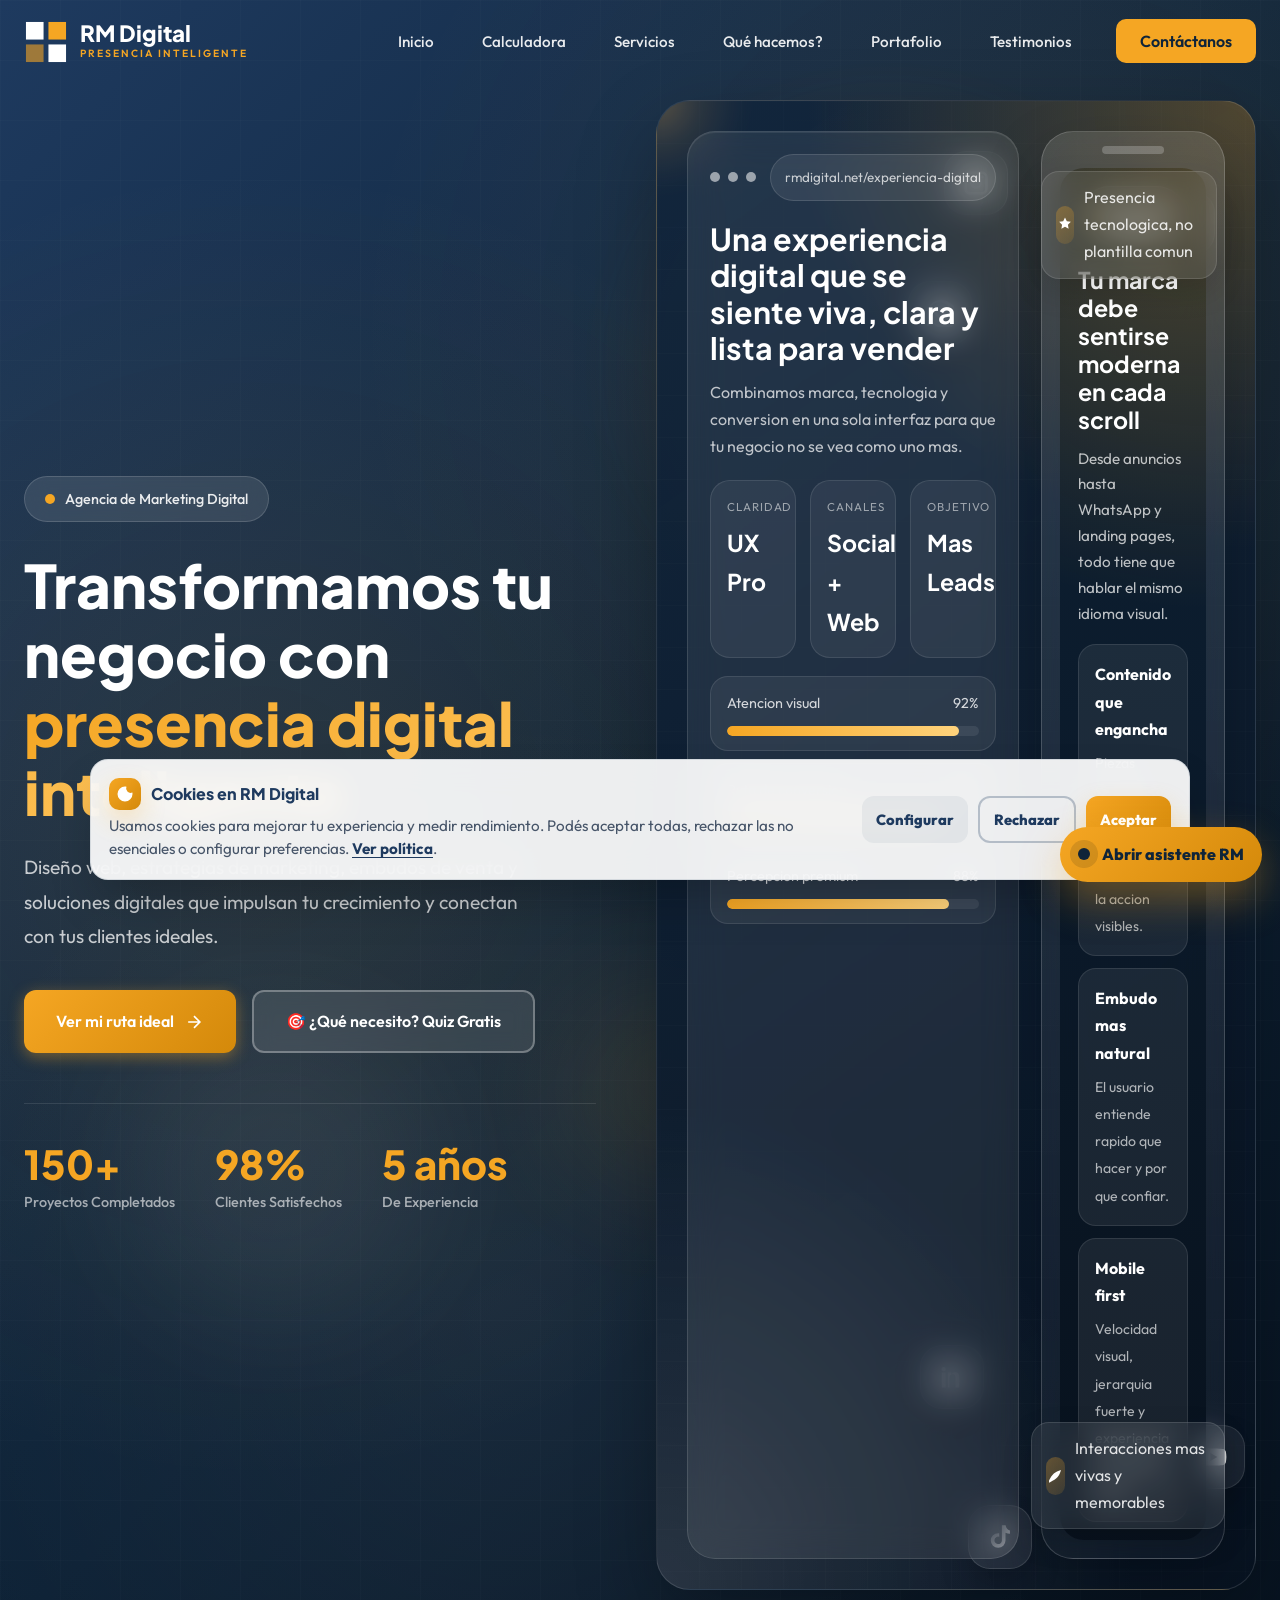
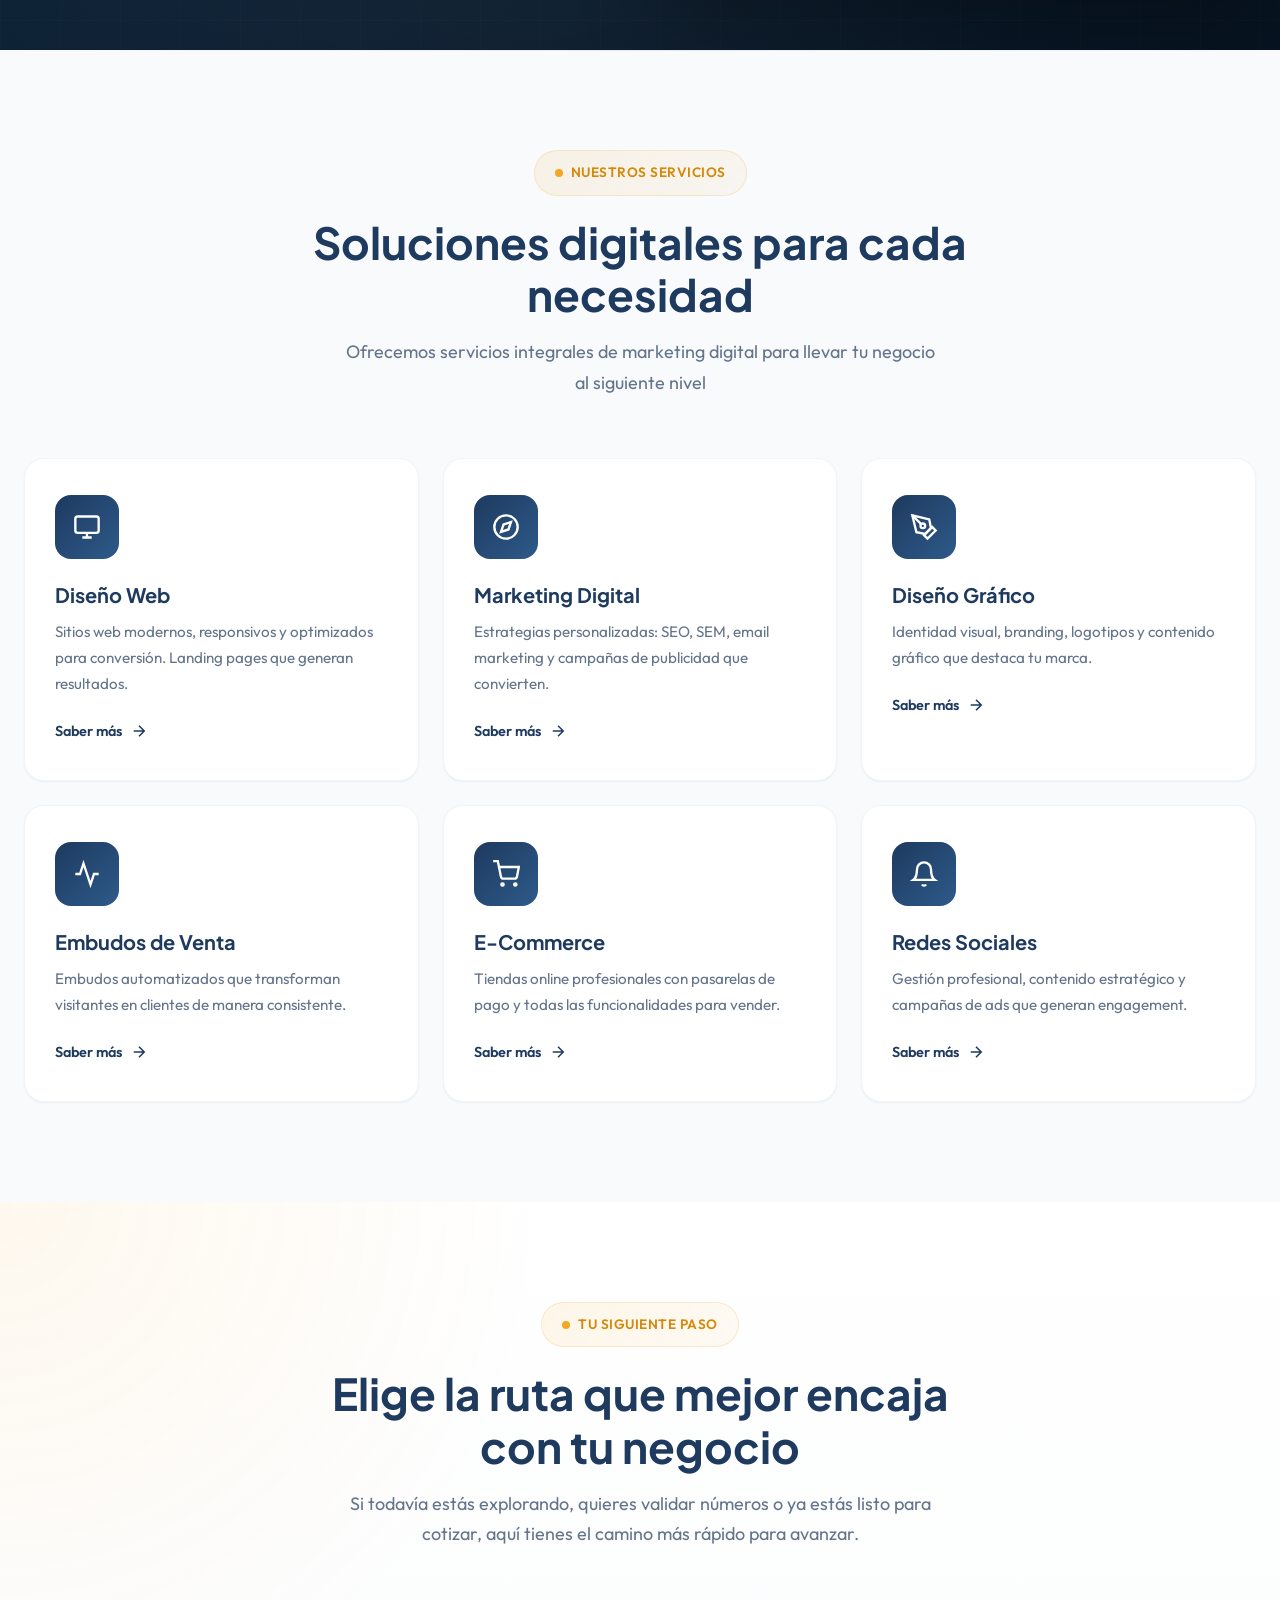
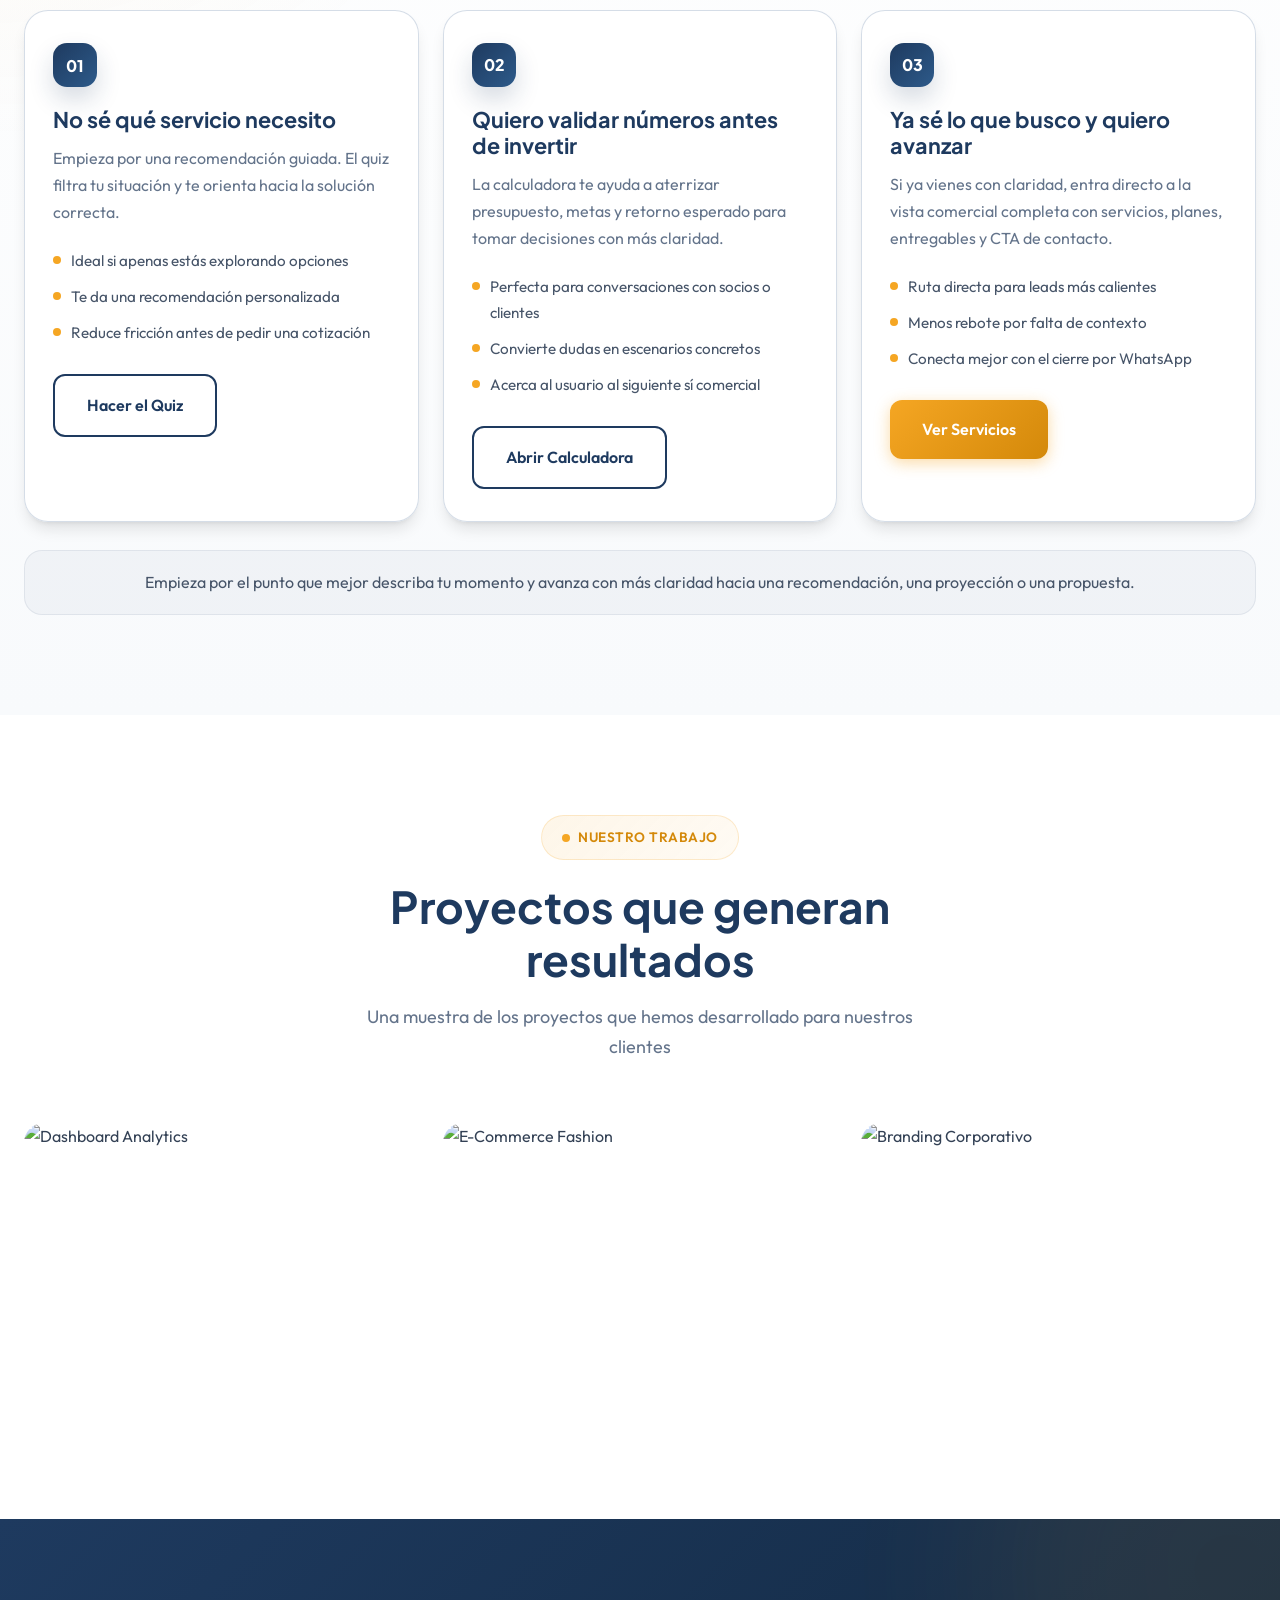
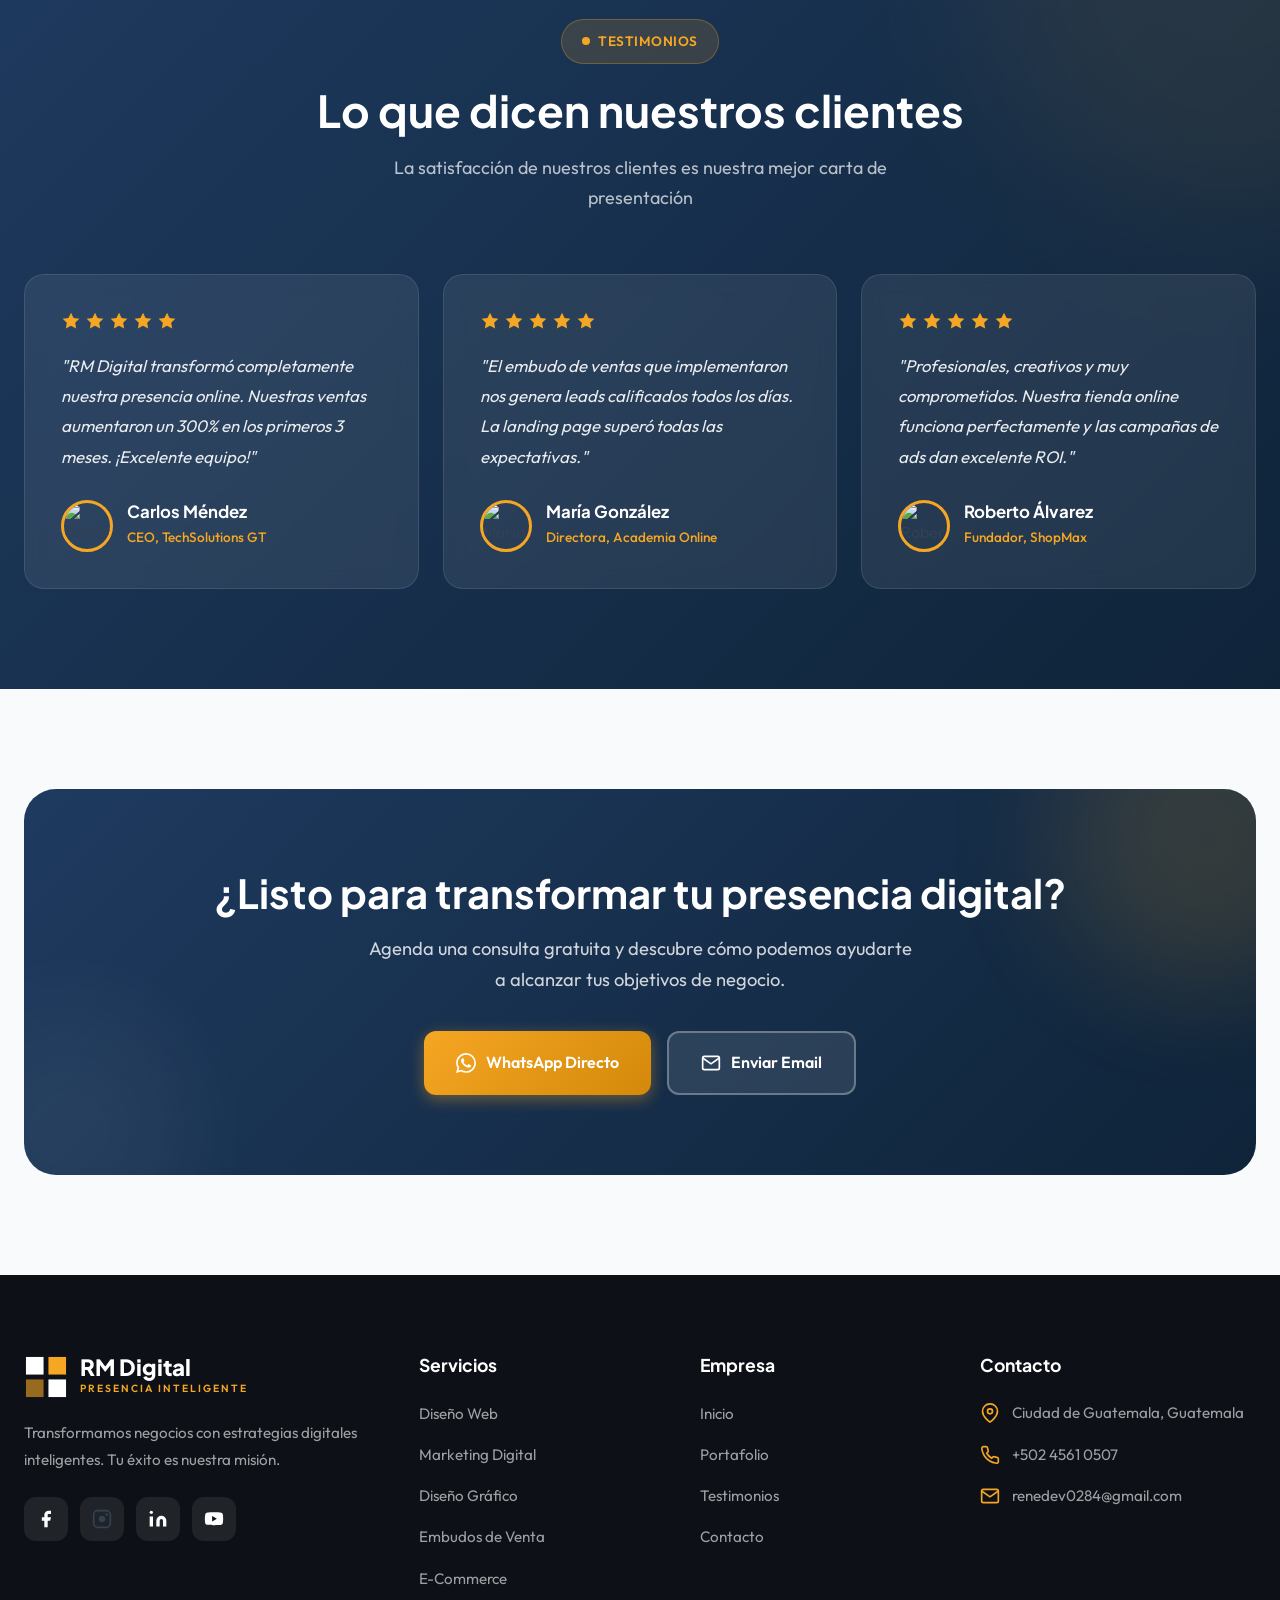
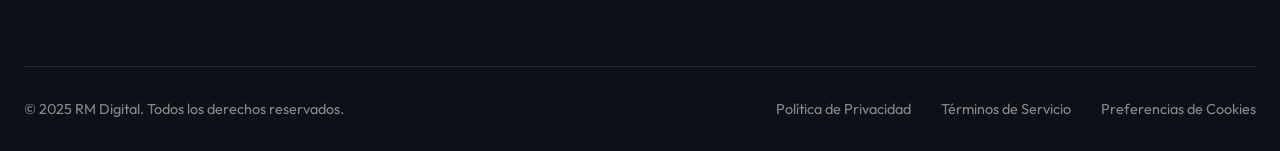
==== commit 06b146f4: "Upgrade hero with dynamic social-tech visual scene" ====
--- a/index.html
+++ b/index.html
@@ -3456,6 +3456,557 @@
     }
   })();
 </script>
+<style>
+  .hero-visual--pro {
+    min-height: 640px;
+  }
+
+  .hero-future {
+    position: relative;
+    min-height: 640px;
+    border-radius: 34px;
+    overflow: hidden;
+    border: 1px solid rgba(255,255,255,0.12);
+    background:
+      radial-gradient(circle at top right, rgba(245,166,35,0.28), transparent 28%),
+      radial-gradient(circle at bottom left, rgba(255,255,255,0.12), transparent 30%),
+      linear-gradient(145deg, rgba(18,38,61,0.95), rgba(8,19,33,0.92));
+    box-shadow: 0 32px 80px rgba(0,0,0,0.28);
+    isolation: isolate;
+  }
+
+  .hero-future::before {
+    content: '';
+    position: absolute;
+    inset: 0;
+    background:
+      linear-gradient(rgba(255,255,255,0.04) 1px, transparent 1px),
+      linear-gradient(90deg, rgba(255,255,255,0.04) 1px, transparent 1px);
+    background-size: 42px 42px;
+    opacity: 0.35;
+    pointer-events: none;
+  }
+
+  .hero-cursor-glow {
+    position: absolute;
+    width: 180px;
+    height: 180px;
+    border-radius: 50%;
+    background: radial-gradient(circle, rgba(245,166,35,0.3) 0%, rgba(245,166,35,0.1) 35%, transparent 70%);
+    filter: blur(8px);
+    pointer-events: none;
+    transform: translate(-50%, -50%);
+    mix-blend-mode: screen;
+    z-index: 0;
+  }
+
+  .hero-future__content {
+    position: relative;
+    z-index: 2;
+    display: grid;
+    grid-template-columns: 1.05fr 0.95fr;
+    gap: 22px;
+    padding: 30px;
+    height: 100%;
+  }
+
+  .hero-browser {
+    position: relative;
+    border-radius: 28px;
+    padding: 22px;
+    background: rgba(255,255,255,0.08);
+    border: 1px solid rgba(255,255,255,0.12);
+    backdrop-filter: blur(16px);
+    box-shadow: inset 0 1px 0 rgba(255,255,255,0.08);
+  }
+
+  .hero-browser__top {
+    display: flex;
+    justify-content: space-between;
+    align-items: center;
+    gap: 14px;
+    margin-bottom: 20px;
+  }
+
+  .hero-browser__dots {
+    display: flex;
+    gap: 8px;
+  }
+
+  .hero-browser__dots span {
+    width: 10px;
+    height: 10px;
+    border-radius: 50%;
+    background: rgba(255,255,255,0.55);
+  }
+
+  .hero-browser__url {
+    flex: 1;
+    padding: 11px 14px;
+    border-radius: 999px;
+    background: rgba(255,255,255,0.08);
+    border: 1px solid rgba(255,255,255,0.12);
+    color: rgba(255,255,255,0.74);
+    font-size: 0.84rem;
+    white-space: nowrap;
+    overflow: hidden;
+    text-overflow: ellipsis;
+  }
+
+  .hero-browser__title {
+    color: var(--white);
+    font-size: 1.9rem;
+    margin-bottom: 12px;
+  }
+
+  .hero-browser__text {
+    color: rgba(255,255,255,0.72);
+    margin-bottom: 20px;
+    max-width: 420px;
+  }
+
+  .hero-browser__stats {
+    display: grid;
+    grid-template-columns: repeat(3, minmax(0,1fr));
+    gap: 14px;
+    margin-bottom: 18px;
+  }
+
+  .hero-browser__stat {
+    padding: 16px;
+    border-radius: 20px;
+    background: rgba(255,255,255,0.06);
+    border: 1px solid rgba(255,255,255,0.1);
+  }
+
+  .hero-browser__stat span {
+    display: block;
+    color: rgba(255,255,255,0.54);
+    font-size: 0.72rem;
+    letter-spacing: 0.08em;
+    text-transform: uppercase;
+    margin-bottom: 6px;
+  }
+
+  .hero-browser__stat strong {
+    color: var(--white);
+    font-size: 1.45rem;
+    font-family: var(--font-display);
+  }
+
+  .hero-browser__bars {
+    display: grid;
+    gap: 12px;
+  }
+
+  .hero-browser__bar {
+    padding: 14px 16px;
+    border-radius: 18px;
+    background: rgba(255,255,255,0.06);
+    border: 1px solid rgba(255,255,255,0.1);
+  }
+
+  .hero-browser__bar-head {
+    display: flex;
+    justify-content: space-between;
+    gap: 12px;
+    color: rgba(255,255,255,0.8);
+    font-size: 0.9rem;
+    margin-bottom: 10px;
+  }
+
+  .hero-browser__bar-track {
+    height: 10px;
+    border-radius: 999px;
+    background: rgba(255,255,255,0.08);
+    overflow: hidden;
+  }
+
+  .hero-browser__bar-fill {
+    height: 100%;
+    border-radius: 999px;
+    background: linear-gradient(90deg, var(--secondary), #ffd37c);
+  }
+
+  .hero-side {
+    position: relative;
+    display: grid;
+    align-content: center;
+    justify-items: center;
+  }
+
+  .hero-phone {
+    position: relative;
+    width: min(320px, 100%);
+    min-height: 510px;
+    padding: 18px;
+    border-radius: 32px;
+    background: linear-gradient(180deg, rgba(255,255,255,0.12), rgba(255,255,255,0.03));
+    border: 1px solid rgba(255,255,255,0.18);
+    backdrop-filter: blur(20px);
+    box-shadow: 0 24px 60px rgba(0,0,0,0.22);
+  }
+
+  .hero-phone::before {
+    content: '';
+    position: absolute;
+    top: 14px;
+    left: 50%;
+    width: 34%;
+    height: 8px;
+    transform: translateX(-50%);
+    border-radius: 999px;
+    background: rgba(255,255,255,0.22);
+  }
+
+  .hero-phone__screen {
+    margin-top: 18px;
+    border-radius: 24px;
+    padding: 18px;
+    min-height: 455px;
+    background:
+      radial-gradient(circle at top right, rgba(245,166,35,0.28), transparent 32%),
+      linear-gradient(180deg, rgba(14,34,53,0.98), rgba(8,18,30,0.98));
+    color: var(--white);
+  }
+
+  .hero-phone__label {
+    display: inline-flex;
+    align-items: center;
+    gap: 8px;
+    padding: 10px 12px;
+    border-radius: 999px;
+    background: rgba(255,255,255,0.08);
+    border: 1px solid rgba(255,255,255,0.12);
+    font-size: 0.78rem;
+    margin-bottom: 16px;
+  }
+
+  .hero-phone__label::before {
+    content: '';
+    width: 8px;
+    height: 8px;
+    border-radius: 50%;
+    background: var(--secondary);
+  }
+
+  .hero-phone__screen h4 {
+    color: var(--white);
+    font-size: 1.45rem;
+    margin-bottom: 12px;
+  }
+
+  .hero-phone__screen p {
+    color: rgba(255,255,255,0.72);
+    font-size: 0.95rem;
+    margin-bottom: 18px;
+  }
+
+  .hero-phone__cards {
+    display: grid;
+    gap: 12px;
+  }
+
+  .hero-phone__card {
+    padding: 16px;
+    border-radius: 18px;
+    background: rgba(255,255,255,0.07);
+    border: 1px solid rgba(255,255,255,0.1);
+  }
+
+  .hero-phone__card strong {
+    display: block;
+    color: var(--white);
+    margin-bottom: 6px;
+  }
+
+  .hero-phone__card span {
+    color: rgba(255,255,255,0.66);
+    font-size: 0.88rem;
+  }
+
+  .hero-float {
+    position: absolute;
+    display: inline-flex;
+    align-items: center;
+    gap: 10px;
+    padding: 12px 14px;
+    border-radius: 18px;
+    background: rgba(255,255,255,0.08);
+    border: 1px solid rgba(255,255,255,0.12);
+    color: rgba(255,255,255,0.86);
+    backdrop-filter: blur(14px);
+    box-shadow: 0 12px 30px rgba(0,0,0,0.15);
+    animation: heroFloat 7s ease-in-out infinite;
+  }
+
+  .hero-float--one {
+    top: 40px;
+    right: 8px;
+  }
+
+  .hero-float--two {
+    left: -10px;
+    bottom: 30px;
+    animation-delay: -3.2s;
+  }
+
+  .hero-float__icon {
+    width: 38px;
+    height: 38px;
+    display: grid;
+    place-items: center;
+    border-radius: 14px;
+    background: linear-gradient(135deg, rgba(245,166,35,0.3), rgba(245,166,35,0.12));
+  }
+
+  .hero-float__icon svg {
+    width: 18px;
+    height: 18px;
+    fill: var(--white);
+  }
+
+  .hero-orbits {
+    position: absolute;
+    inset: 0;
+    pointer-events: none;
+    z-index: 1;
+  }
+
+  .hero-social-chip {
+    position: absolute;
+    width: 64px;
+    height: 64px;
+    border-radius: 22px;
+    display: grid;
+    place-items: center;
+    background: rgba(255,255,255,0.08);
+    border: 1px solid rgba(255,255,255,0.12);
+    backdrop-filter: blur(14px);
+    box-shadow: 0 16px 30px rgba(0,0,0,0.18);
+    animation: orbitFloat 10s ease-in-out infinite;
+  }
+
+  .hero-social-chip svg {
+    width: 28px;
+    height: 28px;
+    fill: rgba(255,255,255,0.92);
+  }
+
+  .hero-social-chip--ig { top: 50px; left: 48%; animation-delay: -1s; }
+  .hero-social-chip--wa { top: 180px; left: 42%; animation-delay: -2s; }
+  .hero-social-chip--fb { top: 90px; right: 40px; animation-delay: -4s; }
+  .hero-social-chip--yt { bottom: 100px; right: 10px; animation-delay: -1.7s; }
+  .hero-social-chip--tk { bottom: 20px; left: 52%; animation-delay: -3s; }
+  .hero-social-chip--ln { bottom: 180px; left: 44%; animation-delay: -5s; }
+
+  .hero-sparkle {
+    position: absolute;
+    font-size: 16px;
+    color: rgba(255,255,255,0.88);
+    pointer-events: none;
+    animation: sparkleOut 900ms ease forwards;
+    z-index: 3;
+    text-shadow: 0 0 18px rgba(255,255,255,0.45);
+  }
+
+  @keyframes orbitFloat {
+    0%, 100% { transform: translateY(0) rotate(0deg); }
+    50% { transform: translateY(-14px) rotate(4deg); }
+  }
+
+  @keyframes heroFloat {
+    0%, 100% { transform: translateY(0); }
+    50% { transform: translateY(-10px); }
+  }
+
+  @keyframes sparkleOut {
+    0% { opacity: 1; transform: translate(-50%, -50%) scale(1); }
+    100% { opacity: 0; transform: translate(-50%, -95%) scale(1.8); }
+  }
+
+  @media (max-width: 1024px) {
+    .hero-future__content {
+      grid-template-columns: 1fr;
+    }
+
+    .hero-side {
+      margin-top: 8px;
+    }
+
+    .hero-social-chip--ig,
+    .hero-social-chip--wa,
+    .hero-social-chip--ln,
+    .hero-social-chip--tk {
+      left: auto;
+    }
+  }
+
+  @media (max-width: 768px) {
+    .hero-visual--pro,
+    .hero-future {
+      min-height: auto;
+    }
+
+    .hero-future__content {
+      padding: 18px;
+    }
+
+    .hero-browser__stats {
+      grid-template-columns: 1fr;
+    }
+
+    .hero-social-chip {
+      width: 52px;
+      height: 52px;
+      border-radius: 18px;
+    }
+
+    .hero-social-chip svg {
+      width: 22px;
+      height: 22px;
+    }
+
+    .hero-float--one,
+    .hero-float--two {
+      position: relative;
+      top: auto;
+      right: auto;
+      left: auto;
+      bottom: auto;
+      width: 100%;
+      margin-top: 12px;
+      justify-content: center;
+    }
+  }
+</style>
+
+<script>
+  (function() {
+    const heroVisual = document.querySelector('.hero-visual');
+    const heroSection = document.querySelector('.hero');
+    if (!heroVisual || !heroSection) return;
+
+    heroVisual.classList.add('hero-visual--pro');
+    heroVisual.innerHTML = `
+      <div class="hero-future" id="heroFuture">
+        <div class="hero-cursor-glow" id="heroCursorGlow"></div>
+        <div class="hero-orbits">
+          <div class="hero-social-chip hero-social-chip--ig" aria-hidden="true">
+            <svg viewBox="0 0 24 24"><path d="M7 2h10a5 5 0 0 1 5 5v10a5 5 0 0 1-5 5H7a5 5 0 0 1-5-5V7a5 5 0 0 1 5-5zm0 2.2A2.8 2.8 0 0 0 4.2 7v10A2.8 2.8 0 0 0 7 19.8h10a2.8 2.8 0 0 0 2.8-2.8V7A2.8 2.8 0 0 0 17 4.2H7zm10.35 1.4a1.25 1.25 0 1 1-1.25 1.25 1.25 1.25 0 0 1 1.25-1.25zM12 7a5 5 0 1 1-5 5 5 5 0 0 1 5-5zm0 2.1A2.9 2.9 0 1 0 14.9 12 2.9 2.9 0 0 0 12 9.1z"/></svg>
+          </div>
+          <div class="hero-social-chip hero-social-chip--wa" aria-hidden="true">
+            <svg viewBox="0 0 24 24"><path d="M20.5 3.5A11.4 11.4 0 0 0 2.7 17.1L1 23l6-1.6A11.5 11.5 0 1 0 20.5 3.5zm-8.9 18a9.4 9.4 0 0 1-4.8-1.3l-.3-.2-3.6.9.9-3.5-.2-.3a9.4 9.4 0 1 1 8 4.4zm5.2-7c-.3-.2-1.6-.8-1.8-.8s-.4-.1-.6.1-.6.8-.7.9-.3.2-.6.1a7.6 7.6 0 0 1-2.2-1.4 8.4 8.4 0 0 1-1.6-2c-.2-.3 0-.4.1-.6l.4-.4.2-.4a.6.6 0 0 0 0-.5c-.1-.2-.6-1.5-.8-2s-.4-.4-.6-.4h-.5a1 1 0 0 0-.7.4A2.9 2.9 0 0 0 6 9.7a5 5 0 0 0 1 2.6 11.5 11.5 0 0 0 4.3 3.8 13.2 13.2 0 0 0 1.5.5 3.5 3.5 0 0 0 1.6.1 2.7 2.7 0 0 0 1.8-1.2 2 2 0 0 0 .1-1.2c0-.1-.2-.2-.5-.3z"/></svg>
+          </div>
+          <div class="hero-social-chip hero-social-chip--fb" aria-hidden="true">
+            <svg viewBox="0 0 24 24"><path d="M13.5 22v-8h2.7l.4-3h-3V9.1c0-.9.2-1.6 1.6-1.6h1.5V4.8a20.3 20.3 0 0 0-2.2-.1c-2.2 0-3.7 1.3-3.7 3.9V11H8v3h2.8v8z"/></svg>
+          </div>
+          <div class="hero-social-chip hero-social-chip--yt" aria-hidden="true">
+            <svg viewBox="0 0 24 24"><path d="M23 7.3a3 3 0 0 0-2.1-2.1C19 4.7 12 4.7 12 4.7s-7 0-8.9.5A3 3 0 0 0 1 7.3 31.7 31.7 0 0 0 .5 12a31.7 31.7 0 0 0 .5 4.7 3 3 0 0 0 2.1 2.1c1.9.5 8.9.5 8.9.5s7 0 8.9-.5a3 3 0 0 0 2.1-2.1 31.7 31.7 0 0 0 .5-4.7 31.7 31.7 0 0 0-.5-4.7zM9.7 15.5V8.5l6 3.5z"/></svg>
+          </div>
+          <div class="hero-social-chip hero-social-chip--tk" aria-hidden="true">
+            <svg viewBox="0 0 24 24"><path d="M16.8 2a5.2 5.2 0 0 0 3.7 4.4v2.9a8.1 8.1 0 0 1-3.8-1V15a6.3 6.3 0 1 1-6.3-6.3 5.6 5.6 0 0 1 .9.1v3a3.2 3.2 0 1 0 2.3 3.1V2z"/></svg>
+          </div>
+          <div class="hero-social-chip hero-social-chip--ln" aria-hidden="true">
+            <svg viewBox="0 0 24 24"><path d="M4.9 3.5A1.8 1.8 0 1 1 3 5.3a1.8 1.8 0 0 1 1.9-1.8zM3.3 8.2h3.2V21H3.3zm5.2 0h3v1.7h.1a3.2 3.2 0 0 1 2.9-1.9c3.1 0 3.7 2 3.7 4.7V21H15V13.6c0-1.8 0-4-2.4-4s-2.8 1.9-2.8 3.8V21H8.5z"/></svg>
+          </div>
+        </div>
+
+        <div class="hero-future__content">
+          <div class="hero-browser">
+            <div class="hero-browser__top">
+              <div class="hero-browser__dots"><span></span><span></span><span></span></div>
+              <div class="hero-browser__url">rmdigital.net/experiencia-digital</div>
+            </div>
+            <h3 class="hero-browser__title">Una experiencia digital que se siente viva, clara y lista para vender</h3>
+            <p class="hero-browser__text">Combinamos marca, tecnologia y conversion en una sola interfaz para que tu negocio no se vea como uno mas.</p>
+            <div class="hero-browser__stats">
+              <div class="hero-browser__stat"><span>Claridad</span><strong>UX Pro</strong></div>
+              <div class="hero-browser__stat"><span>Canales</span><strong>Social + Web</strong></div>
+              <div class="hero-browser__stat"><span>Objetivo</span><strong>Mas Leads</strong></div>
+            </div>
+            <div class="hero-browser__bars">
+              <div class="hero-browser__bar">
+                <div class="hero-browser__bar-head"><span>Atencion visual</span><span>92%</span></div>
+                <div class="hero-browser__bar-track"><div class="hero-browser__bar-fill" style="width:92%"></div></div>
+              </div>
+              <div class="hero-browser__bar">
+                <div class="hero-browser__bar-head"><span>Ruta de conversion</span><span>84%</span></div>
+                <div class="hero-browser__bar-track"><div class="hero-browser__bar-fill" style="width:84%"></div></div>
+              </div>
+              <div class="hero-browser__bar">
+                <div class="hero-browser__bar-head"><span>Percepcion premium</span><span>88%</span></div>
+                <div class="hero-browser__bar-track"><div class="hero-browser__bar-fill" style="width:88%"></div></div>
+              </div>
+            </div>
+          </div>
+
+          <div class="hero-side">
+            <div class="hero-phone">
+              <div class="hero-phone__screen">
+                <div class="hero-phone__label">Vista movil inteligente</div>
+                <h4>Tu marca debe sentirse moderna en cada scroll</h4>
+                <p>Desde anuncios hasta WhatsApp y landing pages, todo tiene que hablar el mismo idioma visual.</p>
+                <div class="hero-phone__cards">
+                  <div class="hero-phone__card">
+                    <strong>Contenido que engancha</strong>
+                    <span>Piezas visuales, mensajes claros y llamadas a la accion visibles.</span>
+                  </div>
+                  <div class="hero-phone__card">
+                    <strong>Embudo mas natural</strong>
+                    <span>El usuario entiende rapido que hacer y por que confiar.</span>
+                  </div>
+                  <div class="hero-phone__card">
+                    <strong>Mobile first</strong>
+                    <span>Velocidad visual, jerarquia fuerte y experiencia comoda en touch.</span>
+                  </div>
+                </div>
+              </div>
+            </div>
+
+            <div class="hero-float hero-float--one">
+              <div class="hero-float__icon">
+                <svg viewBox="0 0 24 24"><path d="M12 2l2.4 4.9 5.4.8-3.9 3.8.9 5.4-4.8-2.5-4.8 2.5.9-5.4L4.2 7.7l5.4-.8z"/></svg>
+              </div>
+              <span>Presencia tecnologica, no plantilla comun</span>
+            </div>
+
+            <div class="hero-float hero-float--two">
+              <div class="hero-float__icon">
+                <svg viewBox="0 0 24 24"><path d="M4 18c4-8 8-12 16-14-2 8-6 12-14 16l-2 1zM10 10l4 4"/></svg>
+              </div>
+              <span>Interacciones mas vivas y memorables</span>
+            </div>
+          </div>
+        </div>
+      </div>
+    `;
+
+    const heroFuture = document.getElementById('heroFuture');
+    const glow = document.getElementById('heroCursorGlow');
+    if (!heroFuture || !glow || window.innerWidth < 768) return;
+
+    let sparkleTick = 0;
+    heroFuture.addEventListener('mousemove', (event) => {
+      const rect = heroFuture.getBoundingClientRect();
+      const x = event.clientX - rect.left;
+      const y = event.clientY - rect.top;
+      glow.style.left = `${x}px`;
+      glow.style.top = `${y}px`;
+
+      sparkleTick += 1;
+      if (sparkleTick % 10 === 0) {
+        const sparkle = document.createElement('span');
+        sparkle.className = 'hero-sparkle';
+        sparkle.textContent = sparkleTick % 20 === 0 ? '✦' : '✧';
+        sparkle.style.left = `${x}px`;
+        sparkle.style.top = `${y}px`;
+        heroFuture.appendChild(sparkle);
+        window.setTimeout(() => sparkle.remove(), 900);
+      }
+    });
+  })();
+</script>
 
 </body>
 </html>
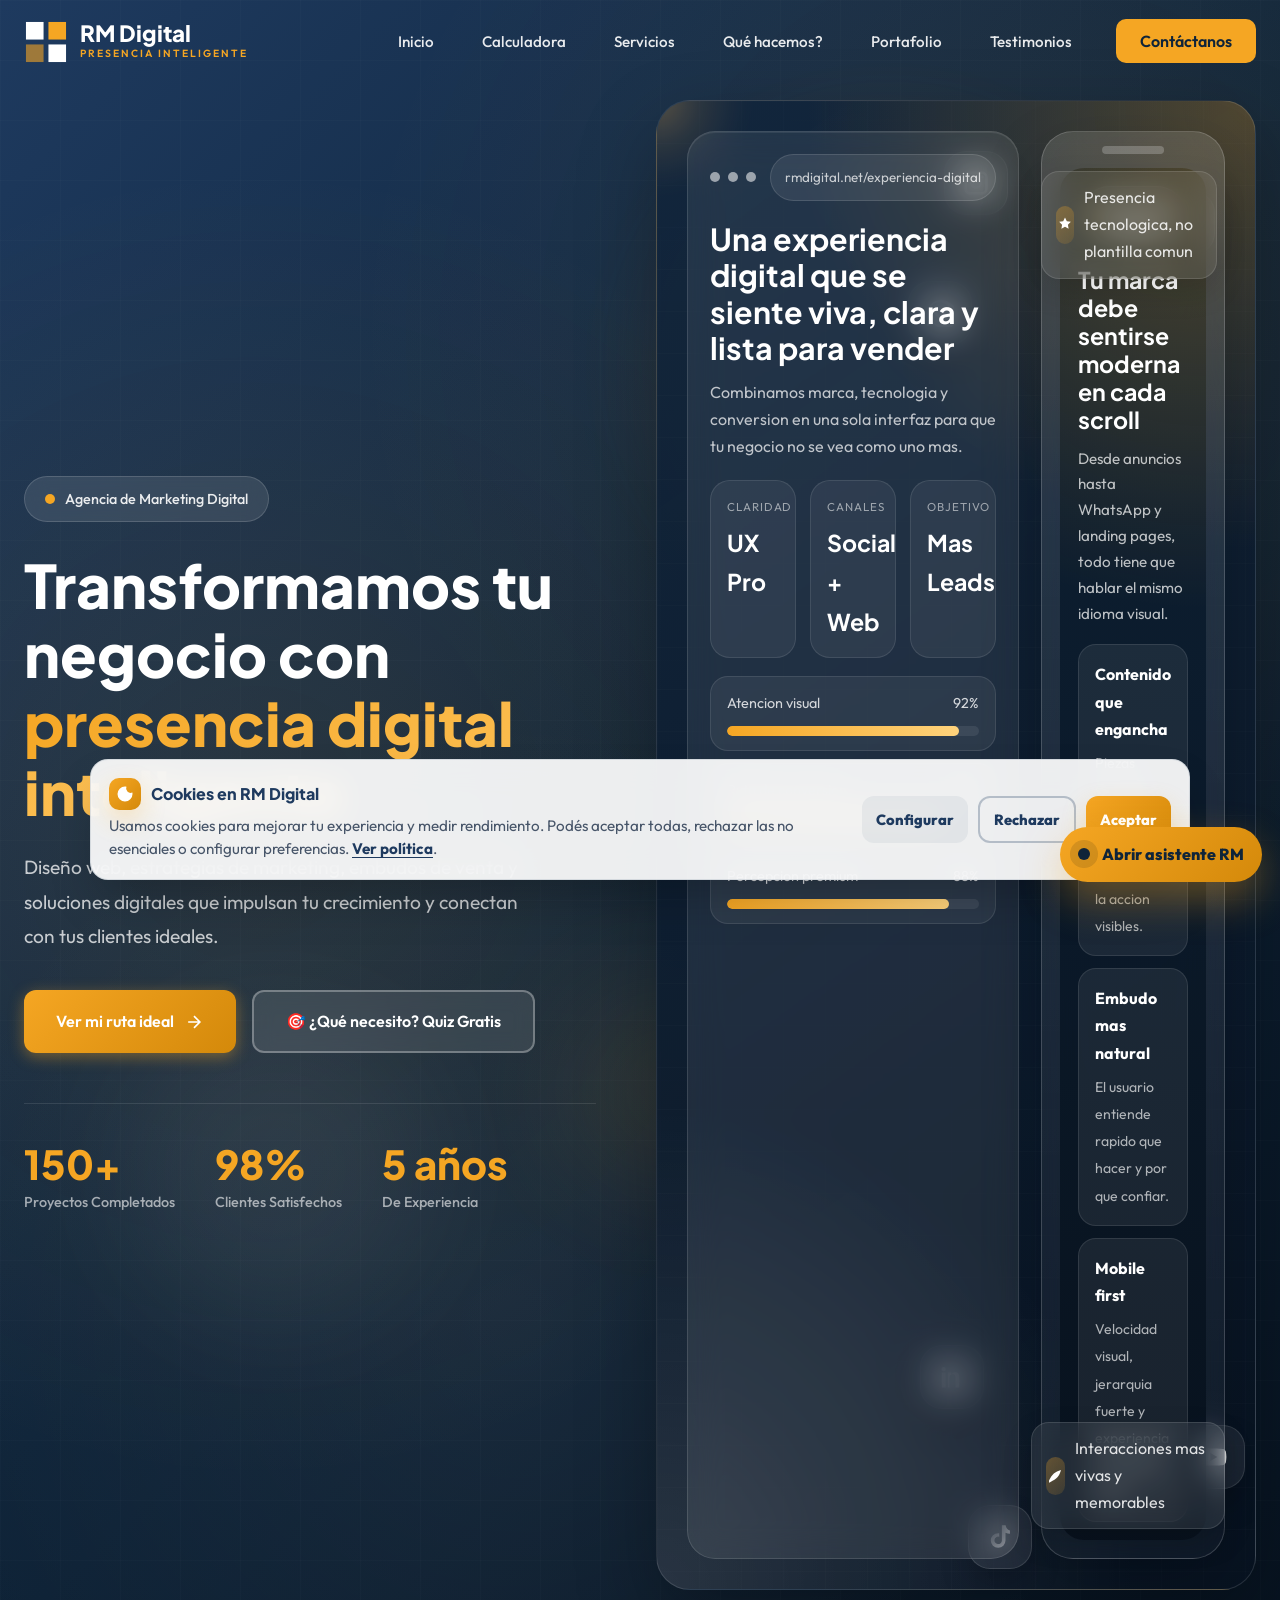
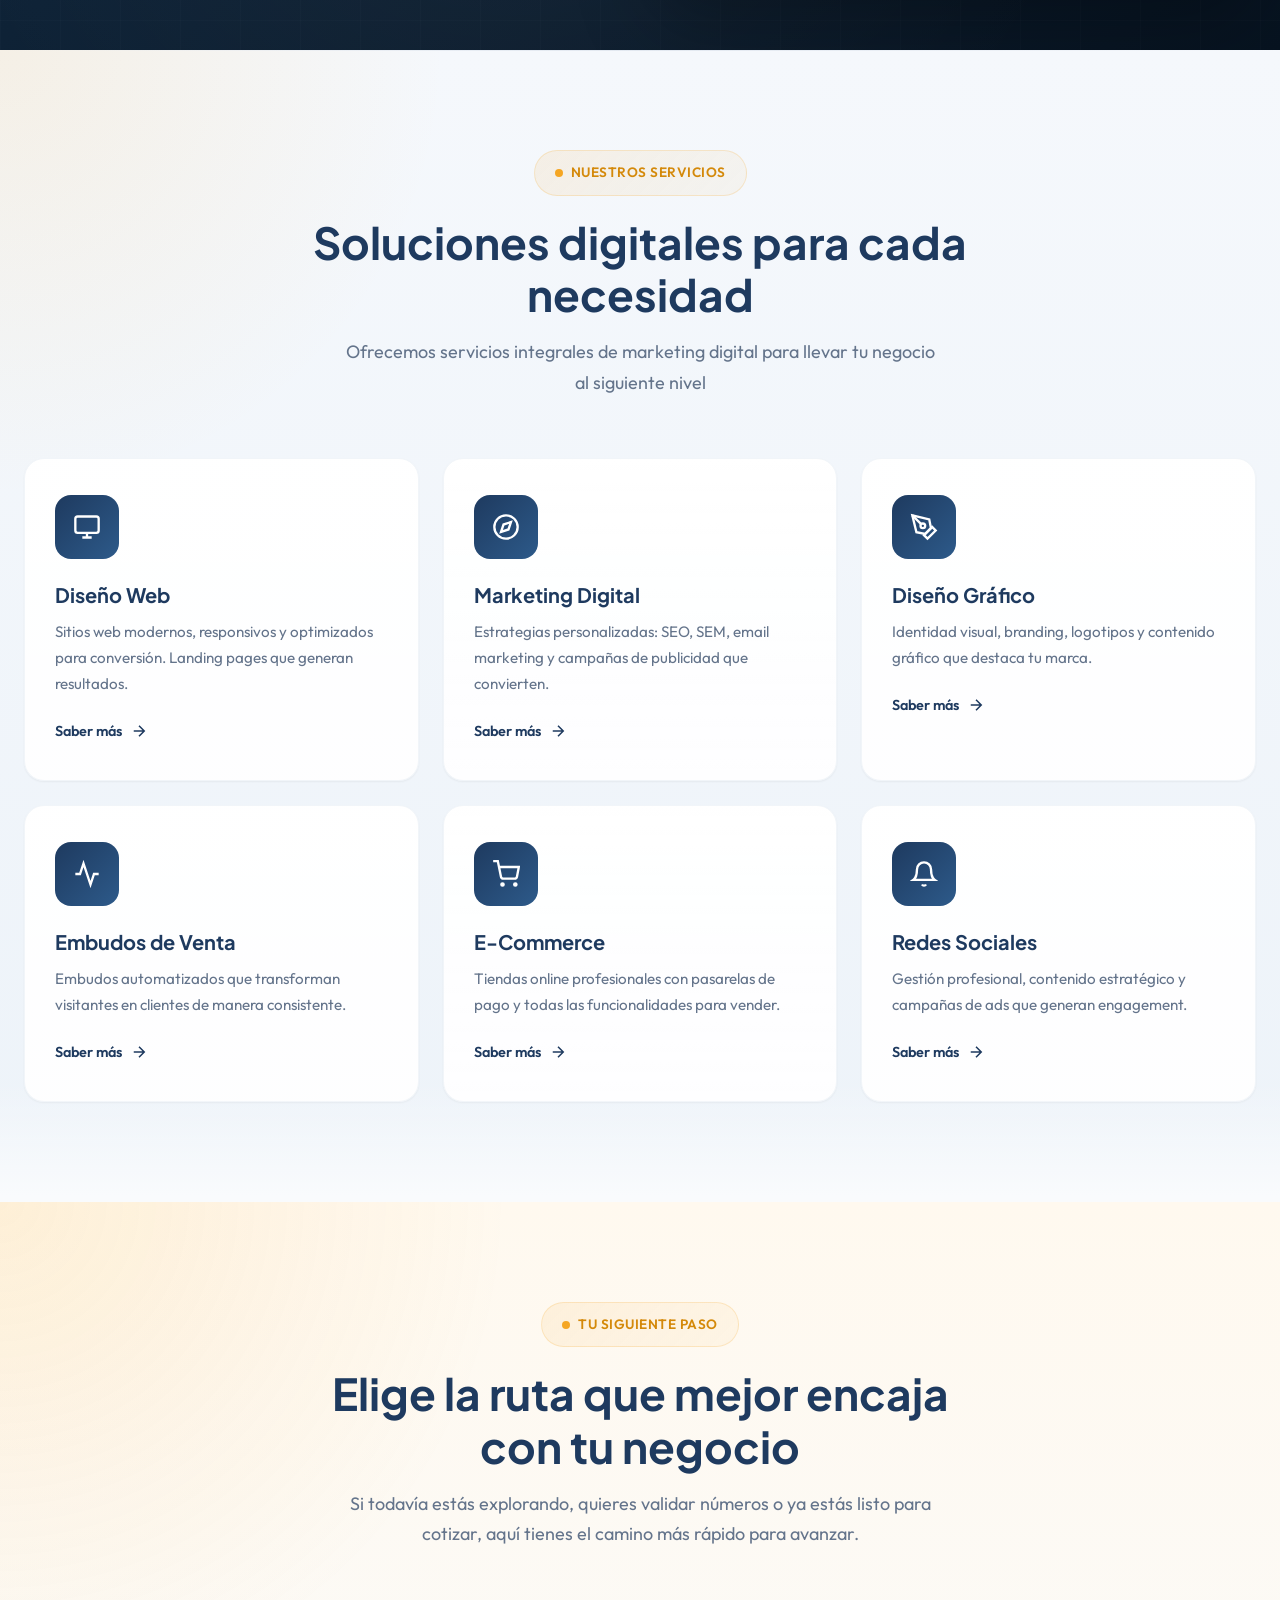
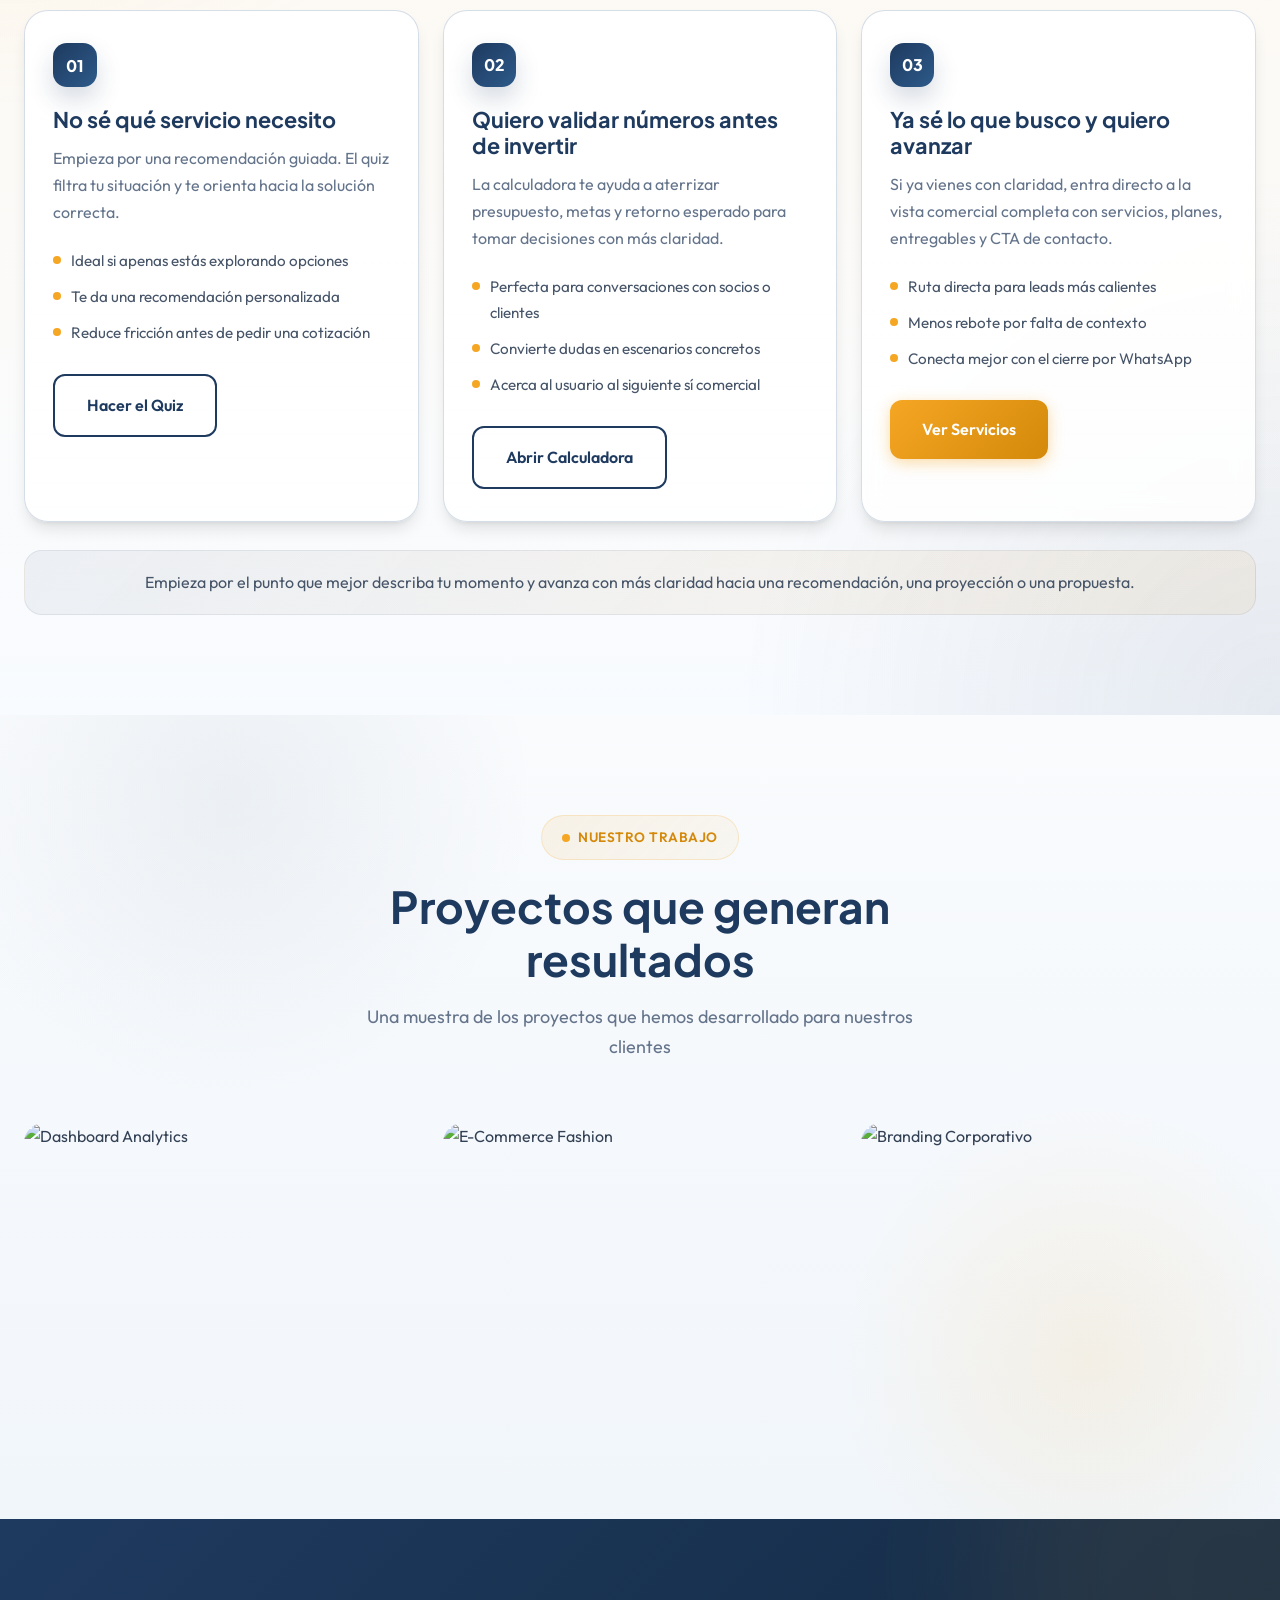
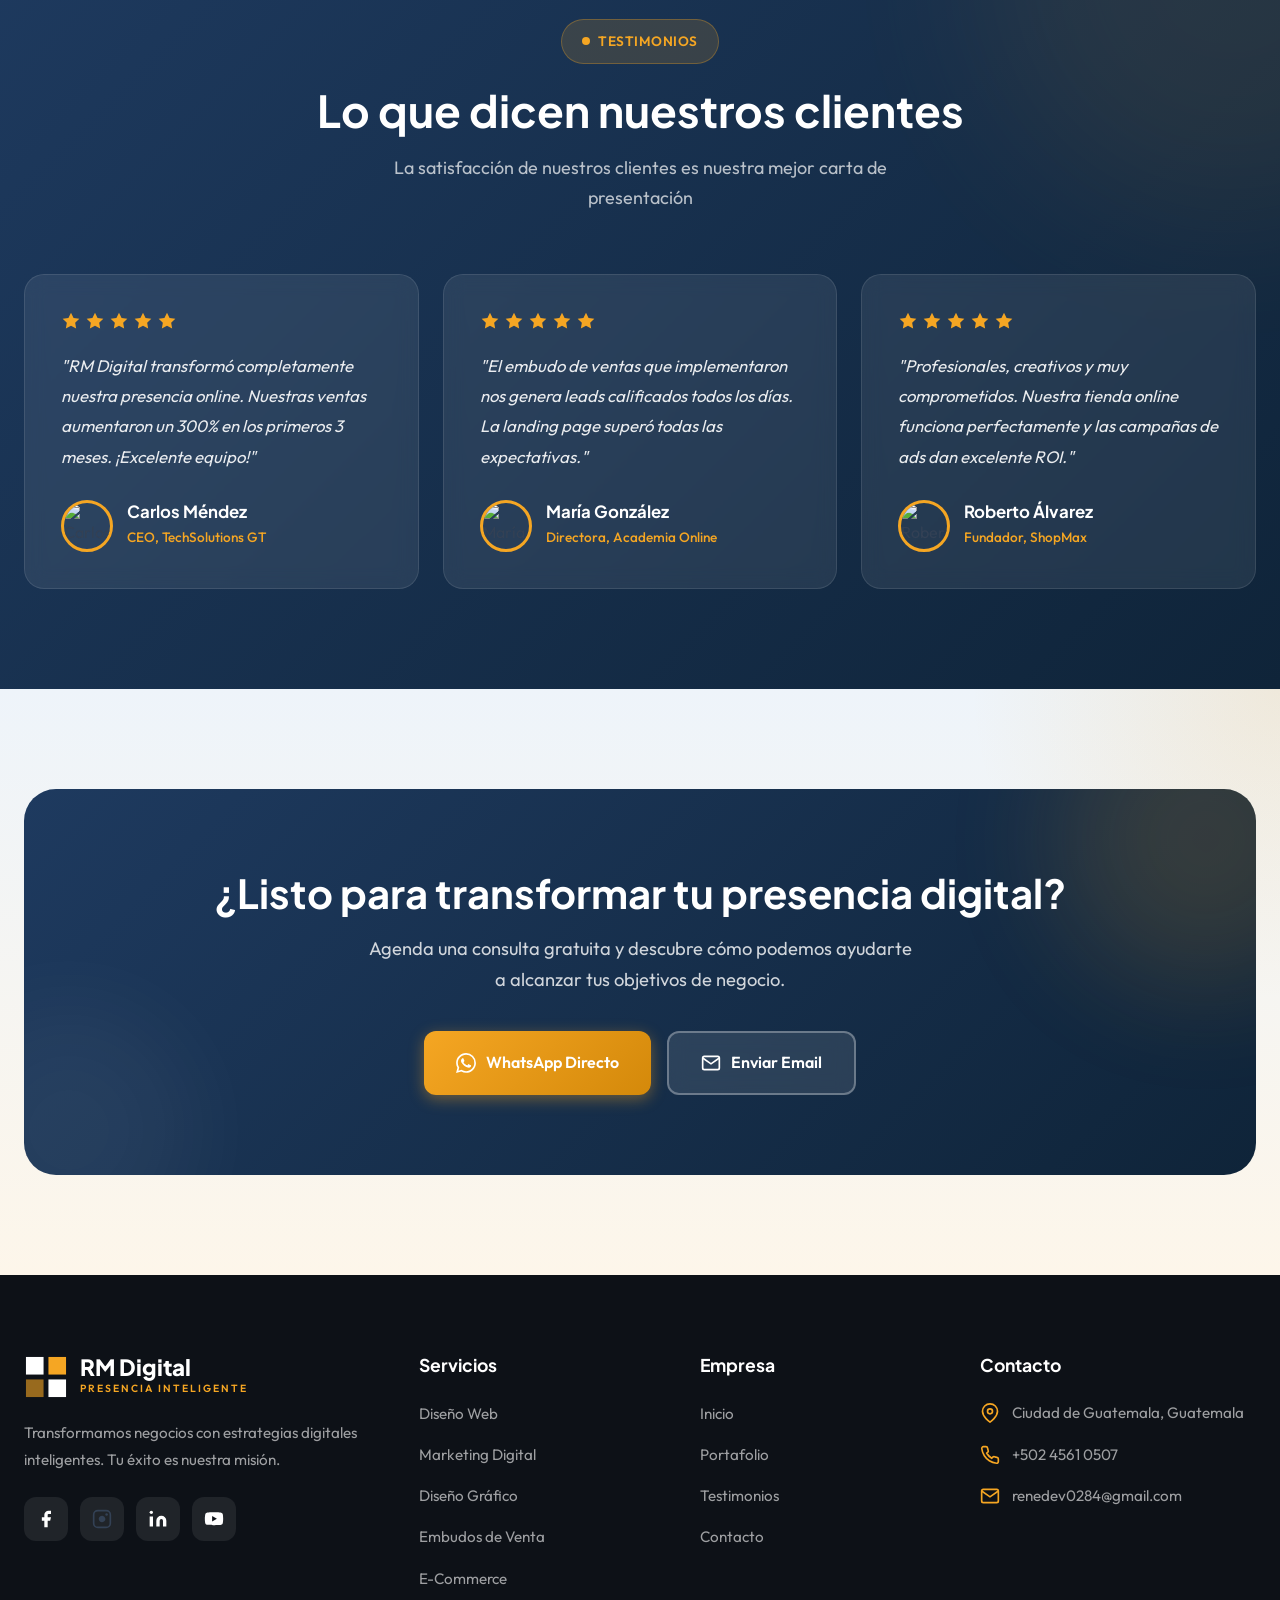
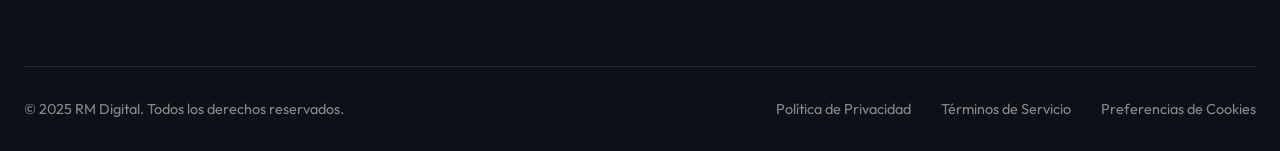
==== commit 319269ca: "Refine section backgrounds with soft brand gradients" ====
--- a/index.html
+++ b/index.html
@@ -877,7 +877,9 @@
            SERVICES SECTION
            ============================================ */
         .services {
-            background: var(--gray-50);
+            background:
+                radial-gradient(circle at top left, rgba(245, 166, 35, 0.1), transparent 26%),
+                linear-gradient(180deg, #f5f8fc 0%, #edf3f9 100%);
             position: relative;
         }
 
@@ -891,6 +893,15 @@
             background: linear-gradient(90deg, transparent, var(--gray-200), transparent);
         }
 
+        .services::after {
+            content: '';
+            position: absolute;
+            inset: auto 0 0;
+            height: 120px;
+            background: linear-gradient(180deg, rgba(245, 248, 252, 0), rgba(255, 255, 255, 0.7));
+            pointer-events: none;
+        }
+
         .services-grid {
             display: grid;
             grid-template-columns: repeat(3, 1fr);
@@ -898,7 +909,7 @@
         }
 
         .service-card {
-            background: var(--white);
+            background: linear-gradient(180deg, rgba(255,255,255,0.98), rgba(255,255,255,0.92));
             padding: 36px 30px;
             border-radius: 20px;
             box-shadow: var(--shadow-sm);
@@ -972,8 +983,9 @@
            ============================================ */
         .flow-section {
             background:
-                radial-gradient(circle at top left, rgba(245, 166, 35, 0.08), transparent 32%),
-                linear-gradient(180deg, var(--white) 0%, var(--gray-50) 100%);
+                radial-gradient(circle at top left, rgba(245, 166, 35, 0.12), transparent 30%),
+                radial-gradient(circle at bottom right, rgba(30, 58, 95, 0.09), transparent 32%),
+                linear-gradient(180deg, #fff9ef 0%, #f8fbff 100%);
             position: relative;
         }
 
@@ -984,7 +996,7 @@
         }
 
         .flow-card {
-            background: rgba(255, 255, 255, 0.92);
+            background: linear-gradient(180deg, rgba(255, 255, 255, 0.94), rgba(255, 255, 255, 0.86));
             border: 1px solid rgba(203, 213, 225, 0.8);
             border-radius: 24px;
             padding: 32px 28px;
@@ -1052,7 +1064,7 @@
             margin-top: 28px;
             padding: 18px 22px;
             border-radius: 18px;
-            background: rgba(30, 58, 95, 0.04);
+            background: linear-gradient(135deg, rgba(30, 58, 95, 0.06), rgba(245, 166, 35, 0.08));
             border: 1px solid rgba(30, 58, 95, 0.08);
             color: var(--gray-600);
             text-align: center;
@@ -1082,7 +1094,12 @@
         /* ============================================
            PORTFOLIO SECTION
            ============================================ */
-        .portfolio { background: var(--white); }
+        .portfolio {
+            background:
+                radial-gradient(circle at 18% 10%, rgba(30, 58, 95, 0.06), transparent 24%),
+                radial-gradient(circle at 85% 80%, rgba(245, 166, 35, 0.1), transparent 20%),
+                linear-gradient(180deg, #f9fbfd 0%, #f1f6fb 100%);
+        }
 
         .portfolio-grid {
             display: grid;
@@ -1254,7 +1271,9 @@
            CTA SECTION
            ============================================ */
         .cta {
-            background: var(--gray-50);
+            background:
+                radial-gradient(circle at top right, rgba(245, 166, 35, 0.14), transparent 22%),
+                linear-gradient(180deg, #eef4fa 0%, #fdf6ea 100%);
             padding: 100px 0;
         }
 
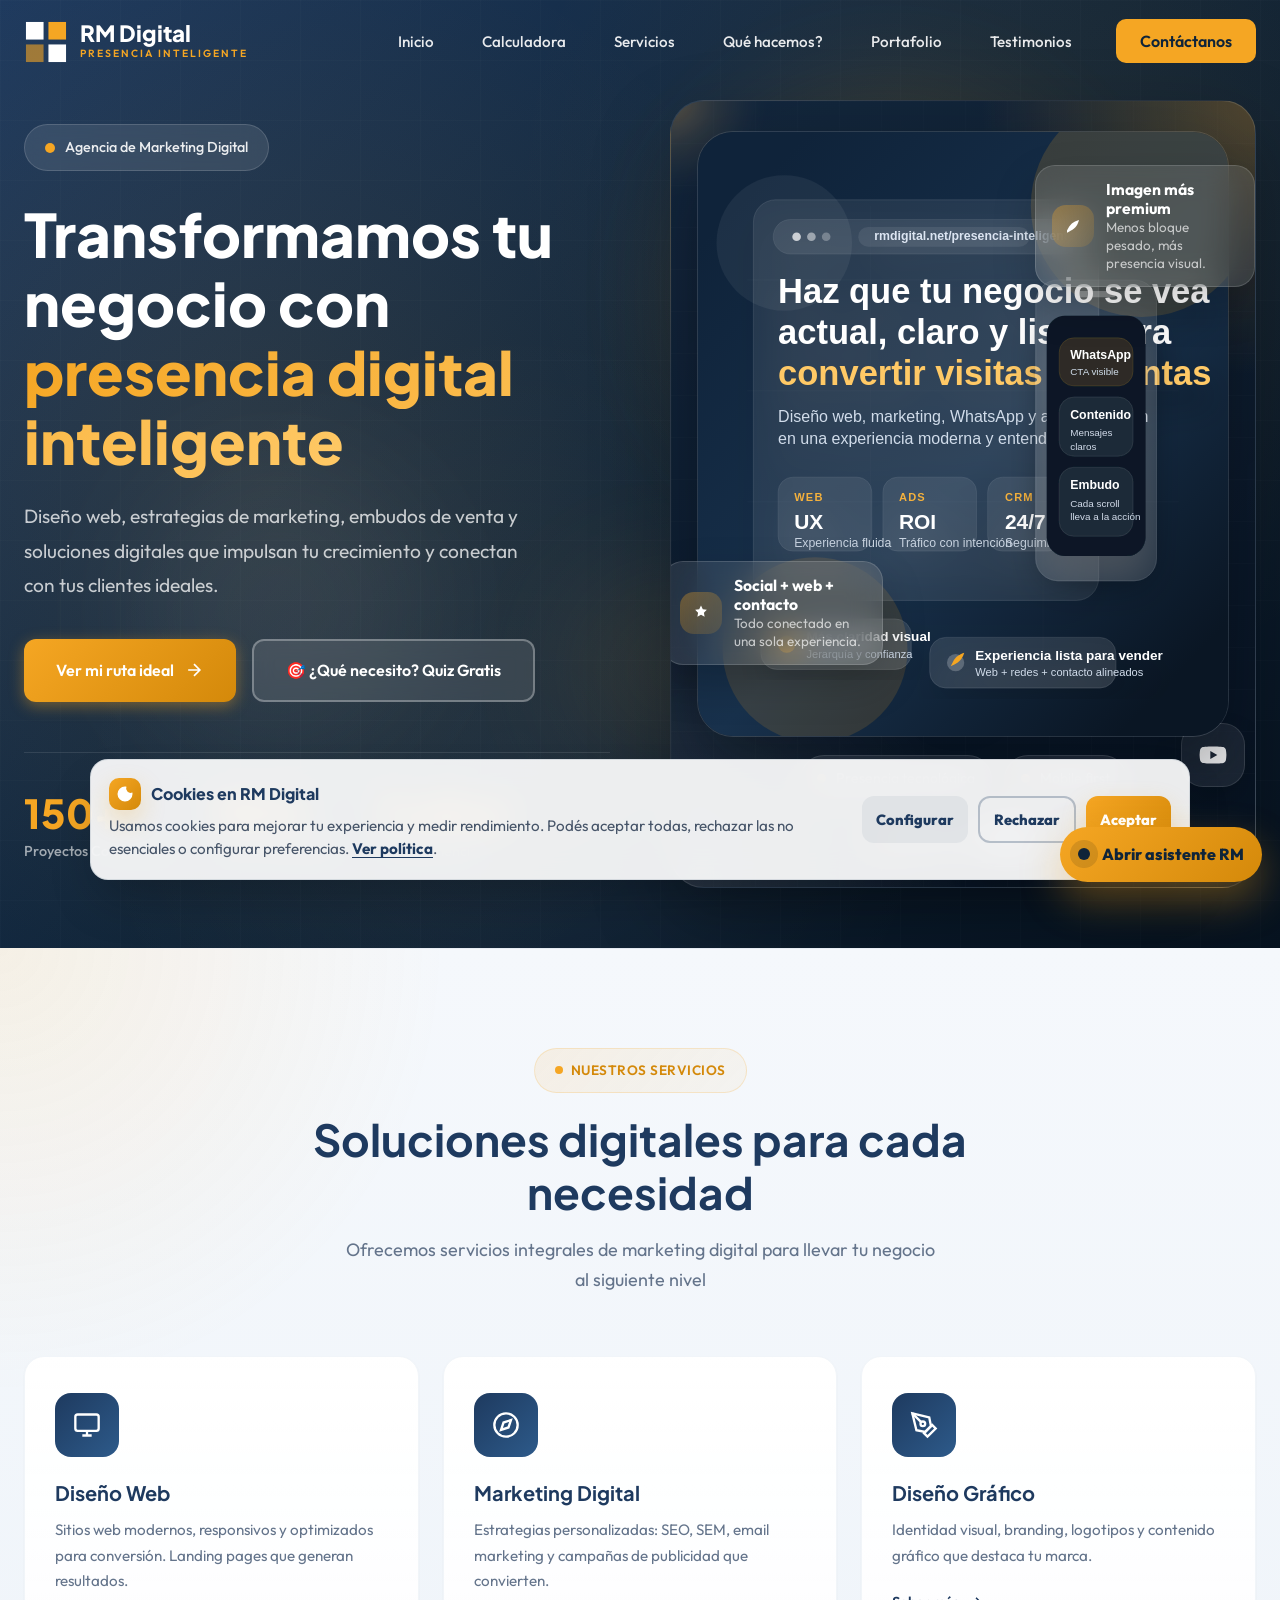
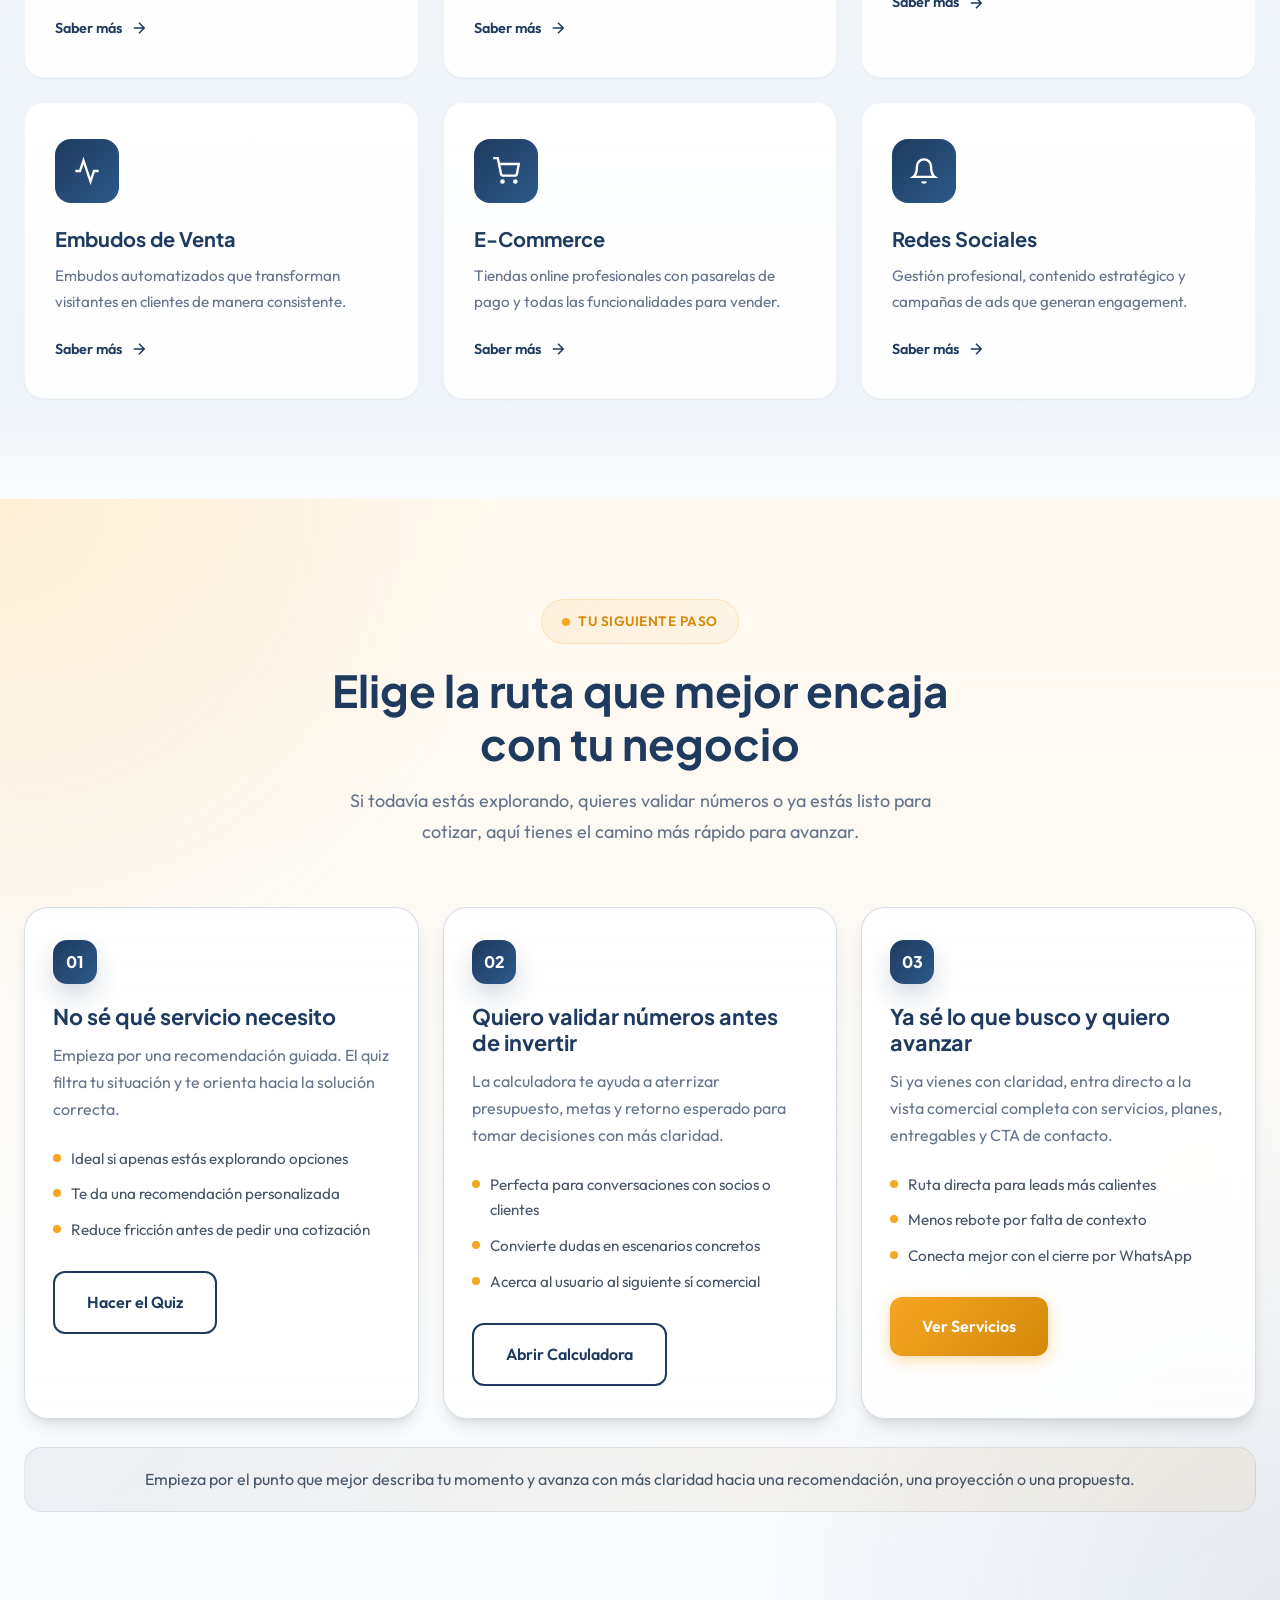
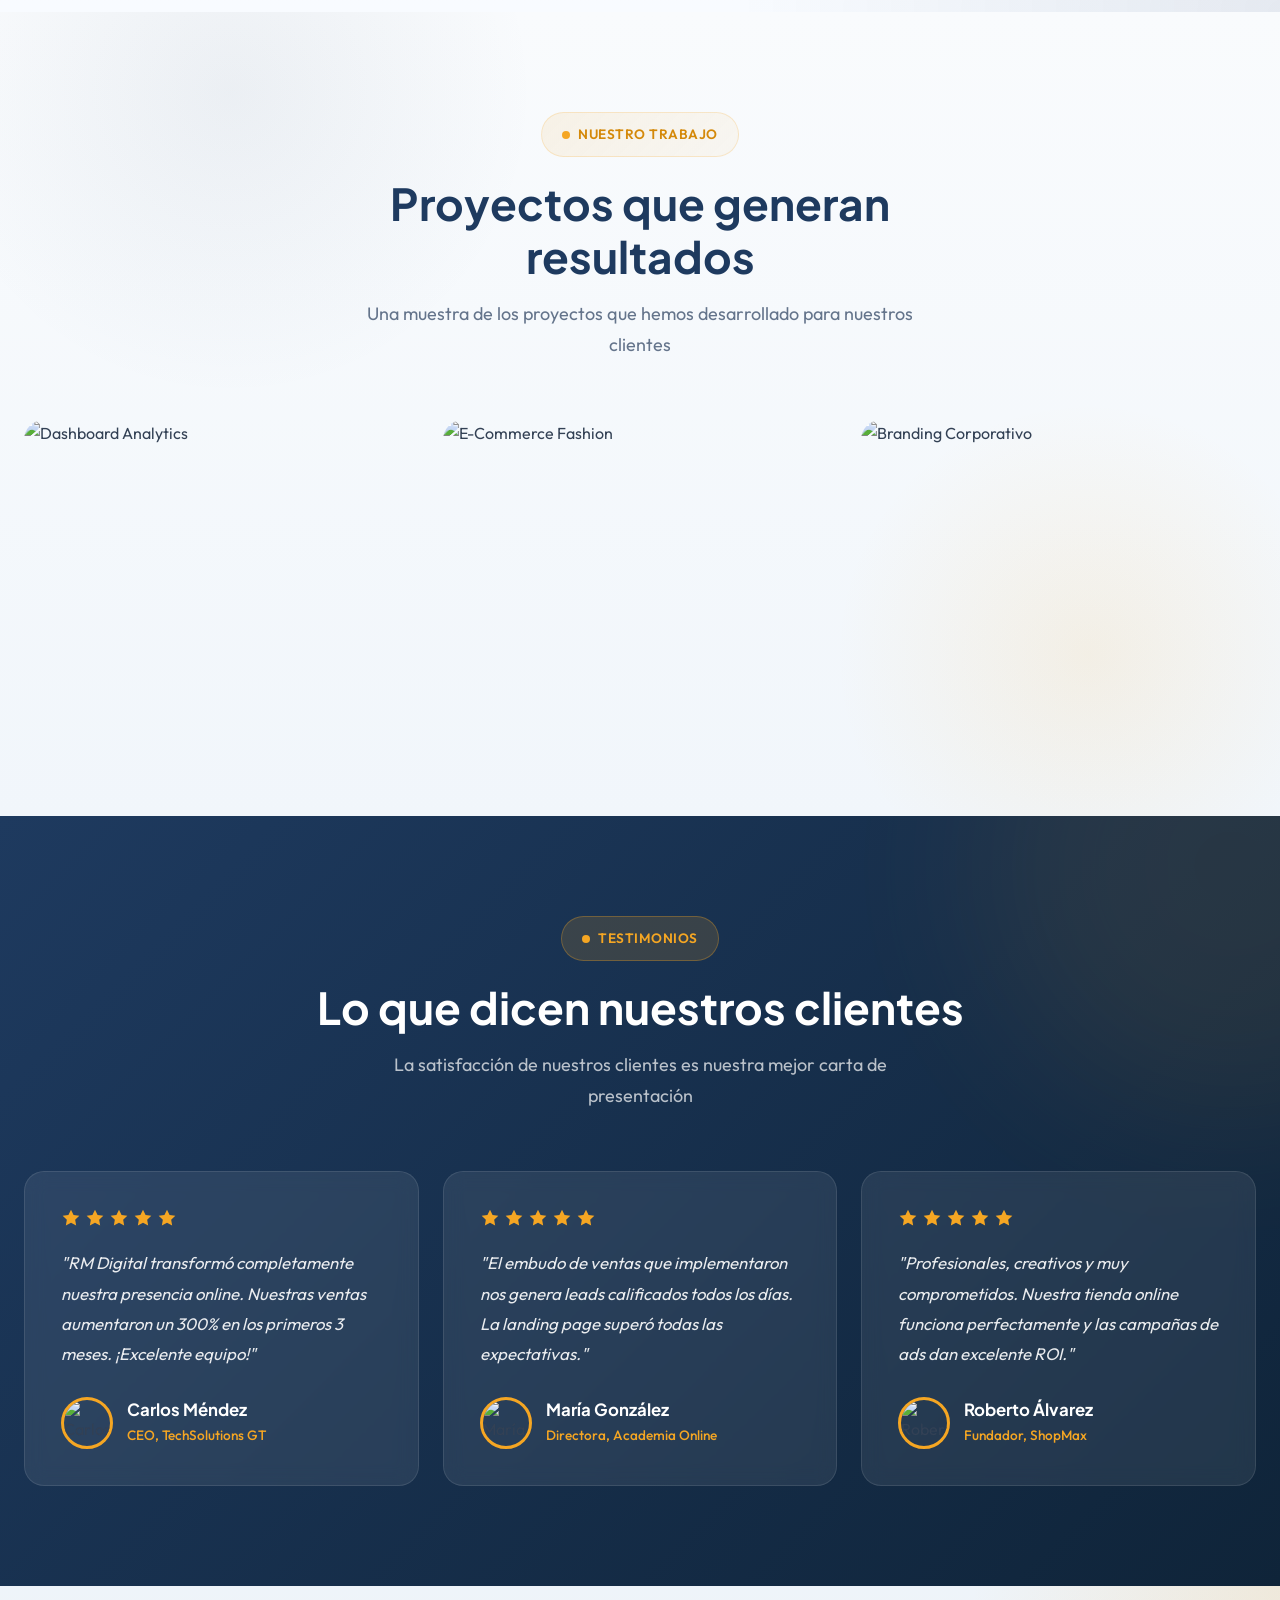
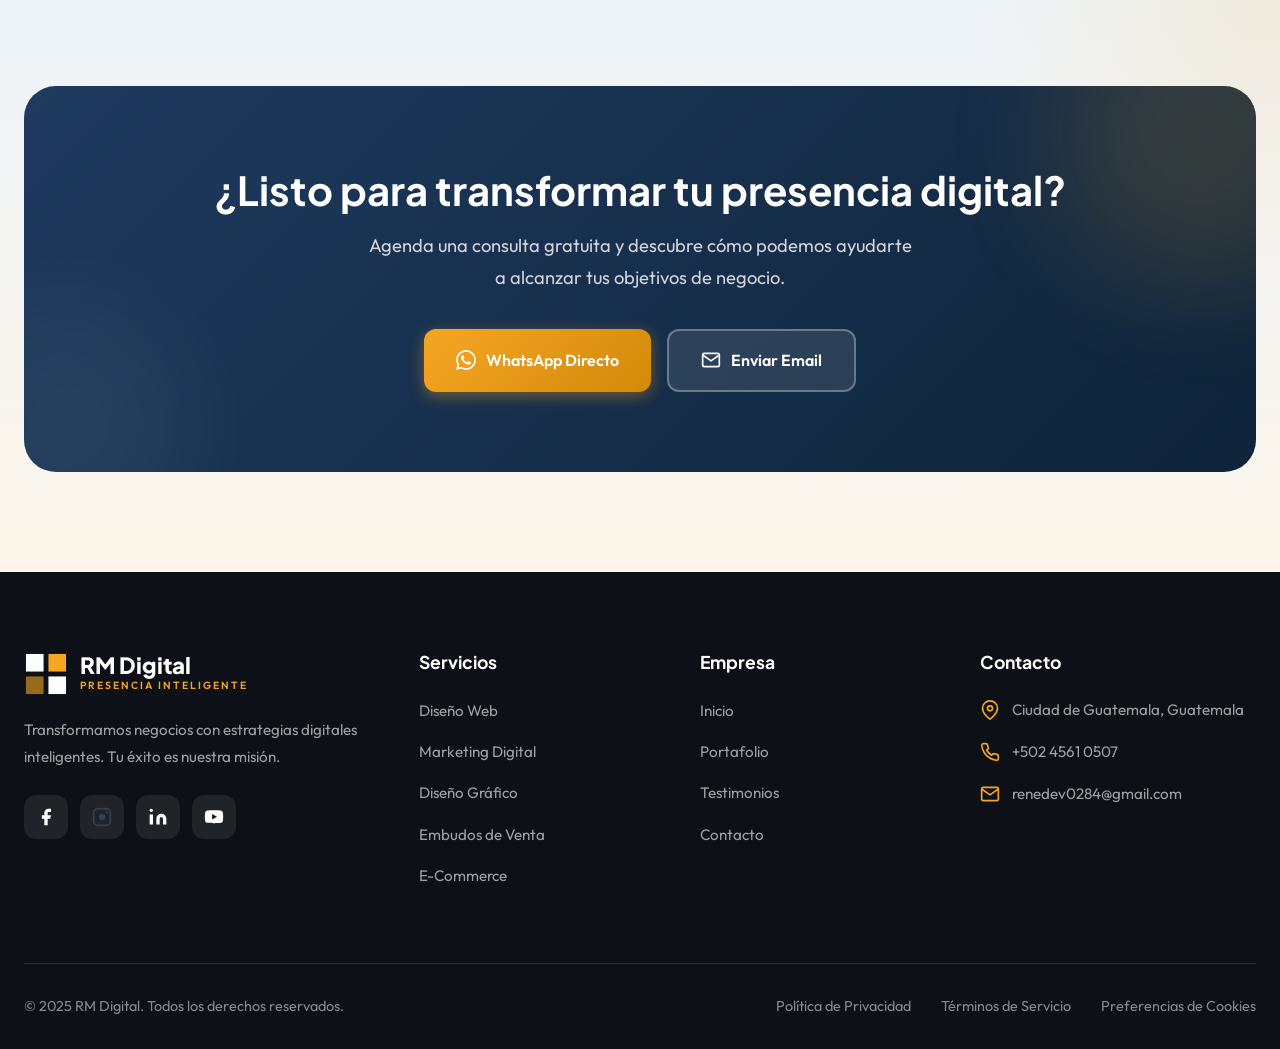
==== commit 37dddbb7: "Simplify hero visual with showcase image" ====
--- a/index.html
+++ b/index.html
@@ -3523,225 +3523,131 @@
     position: relative;
     z-index: 2;
     display: grid;
-    grid-template-columns: 1.05fr 0.95fr;
-    gap: 22px;
-    padding: 30px;
+    place-items: center;
+    padding: 30px 26px 24px;
     height: 100%;
   }
 
-  .hero-browser {
+  .hero-scene {
     position: relative;
-    border-radius: 28px;
-    padding: 22px;
-    background: rgba(255,255,255,0.08);
+    width: min(560px, 100%);
+    display: grid;
+    justify-items: center;
+    gap: 18px;
+  }
+
+  .hero-scene__frame {
+    position: relative;
+    width: min(560px, 100%);
+  }
+
+  .hero-scene__frame::before {
+    content: '';
+    position: absolute;
+    inset: 6% 9% -4%;
+    border-radius: 40px;
+    background: radial-gradient(circle, rgba(245,166,35,0.22), transparent 66%);
+    filter: blur(18px);
+    z-index: 0;
+  }
+
+  .hero-scene__image {
+    position: relative;
+    z-index: 1;
+    display: block;
+    width: 100%;
+    height: auto;
+    border-radius: 36px;
     border: 1px solid rgba(255,255,255,0.12);
+    box-shadow: 0 30px 70px rgba(3,7,12,0.34);
+  }
+
+  .hero-scene__badge {
+    position: absolute;
+    z-index: 2;
+    max-width: 220px;
+    display: inline-flex;
+    align-items: center;
+    gap: 12px;
+    padding: 14px 16px;
+    border-radius: 20px;
+    background: rgba(255,255,255,0.1);
+    border: 1px solid rgba(255,255,255,0.14);
+    color: rgba(255,255,255,0.92);
     backdrop-filter: blur(16px);
-    box-shadow: inset 0 1px 0 rgba(255,255,255,0.08);
-  }
-
-  .hero-browser__top {
+    box-shadow: 0 18px 44px rgba(0,0,0,0.2);
+    animation: heroFloat 7s ease-in-out infinite;
+  }
+
+  .hero-scene__badge strong {
+    display: block;
+    color: var(--white);
+    font-size: 0.98rem;
+    line-height: 1.2;
+  }
+
+  .hero-scene__badge span {
+    display: block;
+    color: rgba(255,255,255,0.68);
+    font-size: 0.84rem;
+    line-height: 1.35;
+  }
+
+  .hero-scene__badge--top {
+    top: 34px;
+    right: -26px;
+  }
+
+  .hero-scene__badge--bottom {
+    left: -34px;
+    bottom: 72px;
+    animation-delay: -2.8s;
+  }
+
+  .hero-scene__icon {
+    width: 42px;
+    height: 42px;
+    display: grid;
+    place-items: center;
+    border-radius: 14px;
+    background: linear-gradient(135deg, rgba(245,166,35,0.34), rgba(245,166,35,0.12));
+    flex: 0 0 auto;
+  }
+
+  .hero-scene__icon svg {
+    width: 18px;
+    height: 18px;
+    fill: var(--white);
+  }
+
+  .hero-scene__meta {
+    position: relative;
+    z-index: 2;
     display: flex;
-    justify-content: space-between;
+    flex-wrap: wrap;
+    justify-content: center;
+    gap: 12px;
+  }
+
+  .hero-scene__pill {
+    display: inline-flex;
     align-items: center;
-    gap: 14px;
-    margin-bottom: 20px;
-  }
-
-  .hero-browser__dots {
-    display: flex;
-    gap: 8px;
-  }
-
-  .hero-browser__dots span {
-    width: 10px;
-    height: 10px;
-    border-radius: 50%;
-    background: rgba(255,255,255,0.55);
-  }
-
-  .hero-browser__url {
-    flex: 1;
-    padding: 11px 14px;
+    gap: 10px;
+    padding: 11px 16px;
     border-radius: 999px;
     background: rgba(255,255,255,0.08);
-    border: 1px solid rgba(255,255,255,0.12);
-    color: rgba(255,255,255,0.74);
-    font-size: 0.84rem;
-    white-space: nowrap;
-    overflow: hidden;
-    text-overflow: ellipsis;
-  }
-
-  .hero-browser__title {
-    color: var(--white);
-    font-size: 1.9rem;
-    margin-bottom: 12px;
-  }
-
-  .hero-browser__text {
-    color: rgba(255,255,255,0.72);
-    margin-bottom: 20px;
-    max-width: 420px;
-  }
-
-  .hero-browser__stats {
-    display: grid;
-    grid-template-columns: repeat(3, minmax(0,1fr));
-    gap: 14px;
-    margin-bottom: 18px;
-  }
-
-  .hero-browser__stat {
-    padding: 16px;
-    border-radius: 20px;
-    background: rgba(255,255,255,0.06);
     border: 1px solid rgba(255,255,255,0.1);
-  }
-
-  .hero-browser__stat span {
-    display: block;
-    color: rgba(255,255,255,0.54);
-    font-size: 0.72rem;
-    letter-spacing: 0.08em;
-    text-transform: uppercase;
-    margin-bottom: 6px;
-  }
-
-  .hero-browser__stat strong {
-    color: var(--white);
-    font-size: 1.45rem;
-    font-family: var(--font-display);
-  }
-
-  .hero-browser__bars {
-    display: grid;
-    gap: 12px;
-  }
-
-  .hero-browser__bar {
-    padding: 14px 16px;
-    border-radius: 18px;
-    background: rgba(255,255,255,0.06);
-    border: 1px solid rgba(255,255,255,0.1);
-  }
-
-  .hero-browser__bar-head {
-    display: flex;
-    justify-content: space-between;
-    gap: 12px;
-    color: rgba(255,255,255,0.8);
-    font-size: 0.9rem;
-    margin-bottom: 10px;
-  }
-
-  .hero-browser__bar-track {
-    height: 10px;
-    border-radius: 999px;
-    background: rgba(255,255,255,0.08);
-    overflow: hidden;
-  }
-
-  .hero-browser__bar-fill {
-    height: 100%;
-    border-radius: 999px;
-    background: linear-gradient(90deg, var(--secondary), #ffd37c);
-  }
-
-  .hero-side {
-    position: relative;
-    display: grid;
-    align-content: center;
-    justify-items: center;
-  }
-
-  .hero-phone {
-    position: relative;
-    width: min(320px, 100%);
-    min-height: 510px;
-    padding: 18px;
-    border-radius: 32px;
-    background: linear-gradient(180deg, rgba(255,255,255,0.12), rgba(255,255,255,0.03));
-    border: 1px solid rgba(255,255,255,0.18);
-    backdrop-filter: blur(20px);
-    box-shadow: 0 24px 60px rgba(0,0,0,0.22);
-  }
-
-  .hero-phone::before {
+    color: rgba(255,255,255,0.88);
+    font-size: 0.88rem;
+    backdrop-filter: blur(14px);
+  }
+
+  .hero-scene__pill::before {
     content: '';
-    position: absolute;
-    top: 14px;
-    left: 50%;
-    width: 34%;
-    height: 8px;
-    transform: translateX(-50%);
-    border-radius: 999px;
-    background: rgba(255,255,255,0.22);
-  }
-
-  .hero-phone__screen {
-    margin-top: 18px;
-    border-radius: 24px;
-    padding: 18px;
-    min-height: 455px;
-    background:
-      radial-gradient(circle at top right, rgba(245,166,35,0.28), transparent 32%),
-      linear-gradient(180deg, rgba(14,34,53,0.98), rgba(8,18,30,0.98));
-    color: var(--white);
-  }
-
-  .hero-phone__label {
-    display: inline-flex;
-    align-items: center;
-    gap: 8px;
-    padding: 10px 12px;
-    border-radius: 999px;
-    background: rgba(255,255,255,0.08);
-    border: 1px solid rgba(255,255,255,0.12);
-    font-size: 0.78rem;
-    margin-bottom: 16px;
-  }
-
-  .hero-phone__label::before {
-    content: '';
-    width: 8px;
-    height: 8px;
+    width: 9px;
+    height: 9px;
     border-radius: 50%;
     background: var(--secondary);
-  }
-
-  .hero-phone__screen h4 {
-    color: var(--white);
-    font-size: 1.45rem;
-    margin-bottom: 12px;
-  }
-
-  .hero-phone__screen p {
-    color: rgba(255,255,255,0.72);
-    font-size: 0.95rem;
-    margin-bottom: 18px;
-  }
-
-  .hero-phone__cards {
-    display: grid;
-    gap: 12px;
-  }
-
-  .hero-phone__card {
-    padding: 16px;
-    border-radius: 18px;
-    background: rgba(255,255,255,0.07);
-    border: 1px solid rgba(255,255,255,0.1);
-  }
-
-  .hero-phone__card strong {
-    display: block;
-    color: var(--white);
-    margin-bottom: 6px;
-  }
-
-  .hero-phone__card span {
-    color: rgba(255,255,255,0.66);
-    font-size: 0.88rem;
   }
 
   .hero-float {
@@ -3845,20 +3751,21 @@
   }
 
   @media (max-width: 1024px) {
-    .hero-future__content {
-      grid-template-columns: 1fr;
-    }
-
-    .hero-side {
-      margin-top: 8px;
-    }
-
     .hero-social-chip--ig,
     .hero-social-chip--wa,
     .hero-social-chip--ln,
     .hero-social-chip--tk {
       left: auto;
     }
+
+    .hero-scene__badge--top {
+      right: 10px;
+    }
+
+    .hero-scene__badge--bottom {
+      left: 10px;
+      bottom: 40px;
+    }
   }
 
   @media (max-width: 768px) {
@@ -3871,31 +3778,47 @@
       padding: 18px;
     }
 
-    .hero-browser__stats {
-      grid-template-columns: 1fr;
+    .hero-scene {
+      gap: 14px;
     }
 
-    .hero-social-chip {
-      width: 52px;
-      height: 52px;
-      border-radius: 18px;
+    .hero-scene__frame {
+      max-width: 420px;
     }
 
-    .hero-social-chip svg {
-      width: 22px;
-      height: 22px;
-    }
-
-    .hero-float--one,
-    .hero-float--two {
+    .hero-scene__badge {
       position: relative;
       top: auto;
       right: auto;
       left: auto;
       bottom: auto;
       width: 100%;
-      margin-top: 12px;
+      max-width: none;
+    }
+
+    .hero-scene__meta {
+      gap: 10px;
+    }
+
+    .hero-scene__pill {
+      width: 100%;
       justify-content: center;
+    }
+
+    .hero-social-chip {
+      width: 52px;
+      height: 52px;
+      border-radius: 18px;
+    }
+
+    .hero-social-chip svg {
+      width: 22px;
+      height: 22px;
+    }
+
+    .hero-float--one,
+    .hero-float--two {
+      display: none;
     }
   }
 </style>
@@ -3932,69 +3855,35 @@
         </div>
 
         <div class="hero-future__content">
-          <div class="hero-browser">
-            <div class="hero-browser__top">
-              <div class="hero-browser__dots"><span></span><span></span><span></span></div>
-              <div class="hero-browser__url">rmdigital.net/experiencia-digital</div>
-            </div>
-            <h3 class="hero-browser__title">Una experiencia digital que se siente viva, clara y lista para vender</h3>
-            <p class="hero-browser__text">Combinamos marca, tecnologia y conversion en una sola interfaz para que tu negocio no se vea como uno mas.</p>
-            <div class="hero-browser__stats">
-              <div class="hero-browser__stat"><span>Claridad</span><strong>UX Pro</strong></div>
-              <div class="hero-browser__stat"><span>Canales</span><strong>Social + Web</strong></div>
-              <div class="hero-browser__stat"><span>Objetivo</span><strong>Mas Leads</strong></div>
-            </div>
-            <div class="hero-browser__bars">
-              <div class="hero-browser__bar">
-                <div class="hero-browser__bar-head"><span>Atencion visual</span><span>92%</span></div>
-                <div class="hero-browser__bar-track"><div class="hero-browser__bar-fill" style="width:92%"></div></div>
+          <div class="hero-scene">
+            <div class="hero-scene__frame">
+              <img class="hero-scene__image" src="hero-showcase.svg" alt="Vista visual de presencia digital moderna para web, redes y WhatsApp">
+
+              <div class="hero-scene__badge hero-scene__badge--top">
+                <div class="hero-scene__icon">
+                  <svg viewBox="0 0 24 24"><path d="M4 18c4-8 8-12 16-14-2 8-6 12-14 16l-2 1zM10 10l4 4"/></svg>
+                </div>
+                <div>
+                  <strong>Imagen más premium</strong>
+                  <span>Menos bloque pesado, más presencia visual.</span>
+                </div>
               </div>
-              <div class="hero-browser__bar">
-                <div class="hero-browser__bar-head"><span>Ruta de conversion</span><span>84%</span></div>
-                <div class="hero-browser__bar-track"><div class="hero-browser__bar-fill" style="width:84%"></div></div>
-              </div>
-              <div class="hero-browser__bar">
-                <div class="hero-browser__bar-head"><span>Percepcion premium</span><span>88%</span></div>
-                <div class="hero-browser__bar-track"><div class="hero-browser__bar-fill" style="width:88%"></div></div>
-              </div>
-            </div>
-          </div>
-
-          <div class="hero-side">
-            <div class="hero-phone">
-              <div class="hero-phone__screen">
-                <div class="hero-phone__label">Vista movil inteligente</div>
-                <h4>Tu marca debe sentirse moderna en cada scroll</h4>
-                <p>Desde anuncios hasta WhatsApp y landing pages, todo tiene que hablar el mismo idioma visual.</p>
-                <div class="hero-phone__cards">
-                  <div class="hero-phone__card">
-                    <strong>Contenido que engancha</strong>
-                    <span>Piezas visuales, mensajes claros y llamadas a la accion visibles.</span>
-                  </div>
-                  <div class="hero-phone__card">
-                    <strong>Embudo mas natural</strong>
-                    <span>El usuario entiende rapido que hacer y por que confiar.</span>
-                  </div>
-                  <div class="hero-phone__card">
-                    <strong>Mobile first</strong>
-                    <span>Velocidad visual, jerarquia fuerte y experiencia comoda en touch.</span>
-                  </div>
+
+              <div class="hero-scene__badge hero-scene__badge--bottom">
+                <div class="hero-scene__icon">
+                  <svg viewBox="0 0 24 24"><path d="M12 2l2.4 4.9 5.4.8-3.9 3.8.9 5.4-4.8-2.5-4.8 2.5.9-5.4L4.2 7.7l5.4-.8z"/></svg>
+                </div>
+                <div>
+                  <strong>Social + web + contacto</strong>
+                  <span>Todo conectado en una sola experiencia.</span>
                 </div>
               </div>
             </div>
 
-            <div class="hero-float hero-float--one">
-              <div class="hero-float__icon">
-                <svg viewBox="0 0 24 24"><path d="M12 2l2.4 4.9 5.4.8-3.9 3.8.9 5.4-4.8-2.5-4.8 2.5.9-5.4L4.2 7.7l5.4-.8z"/></svg>
-              </div>
-              <span>Presencia tecnologica, no plantilla comun</span>
-            </div>
-
-            <div class="hero-float hero-float--two">
-              <div class="hero-float__icon">
-                <svg viewBox="0 0 24 24"><path d="M4 18c4-8 8-12 16-14-2 8-6 12-14 16l-2 1zM10 10l4 4"/></svg>
-              </div>
-              <span>Interacciones mas vivas y memorables</span>
+            <div class="hero-scene__meta">
+              <div class="hero-scene__pill">Presencia tecnológica</div>
+              <div class="hero-scene__pill">Mobile first</div>
+              <div class="hero-scene__pill">Ruta clara a WhatsApp</div>
             </div>
           </div>
         </div>
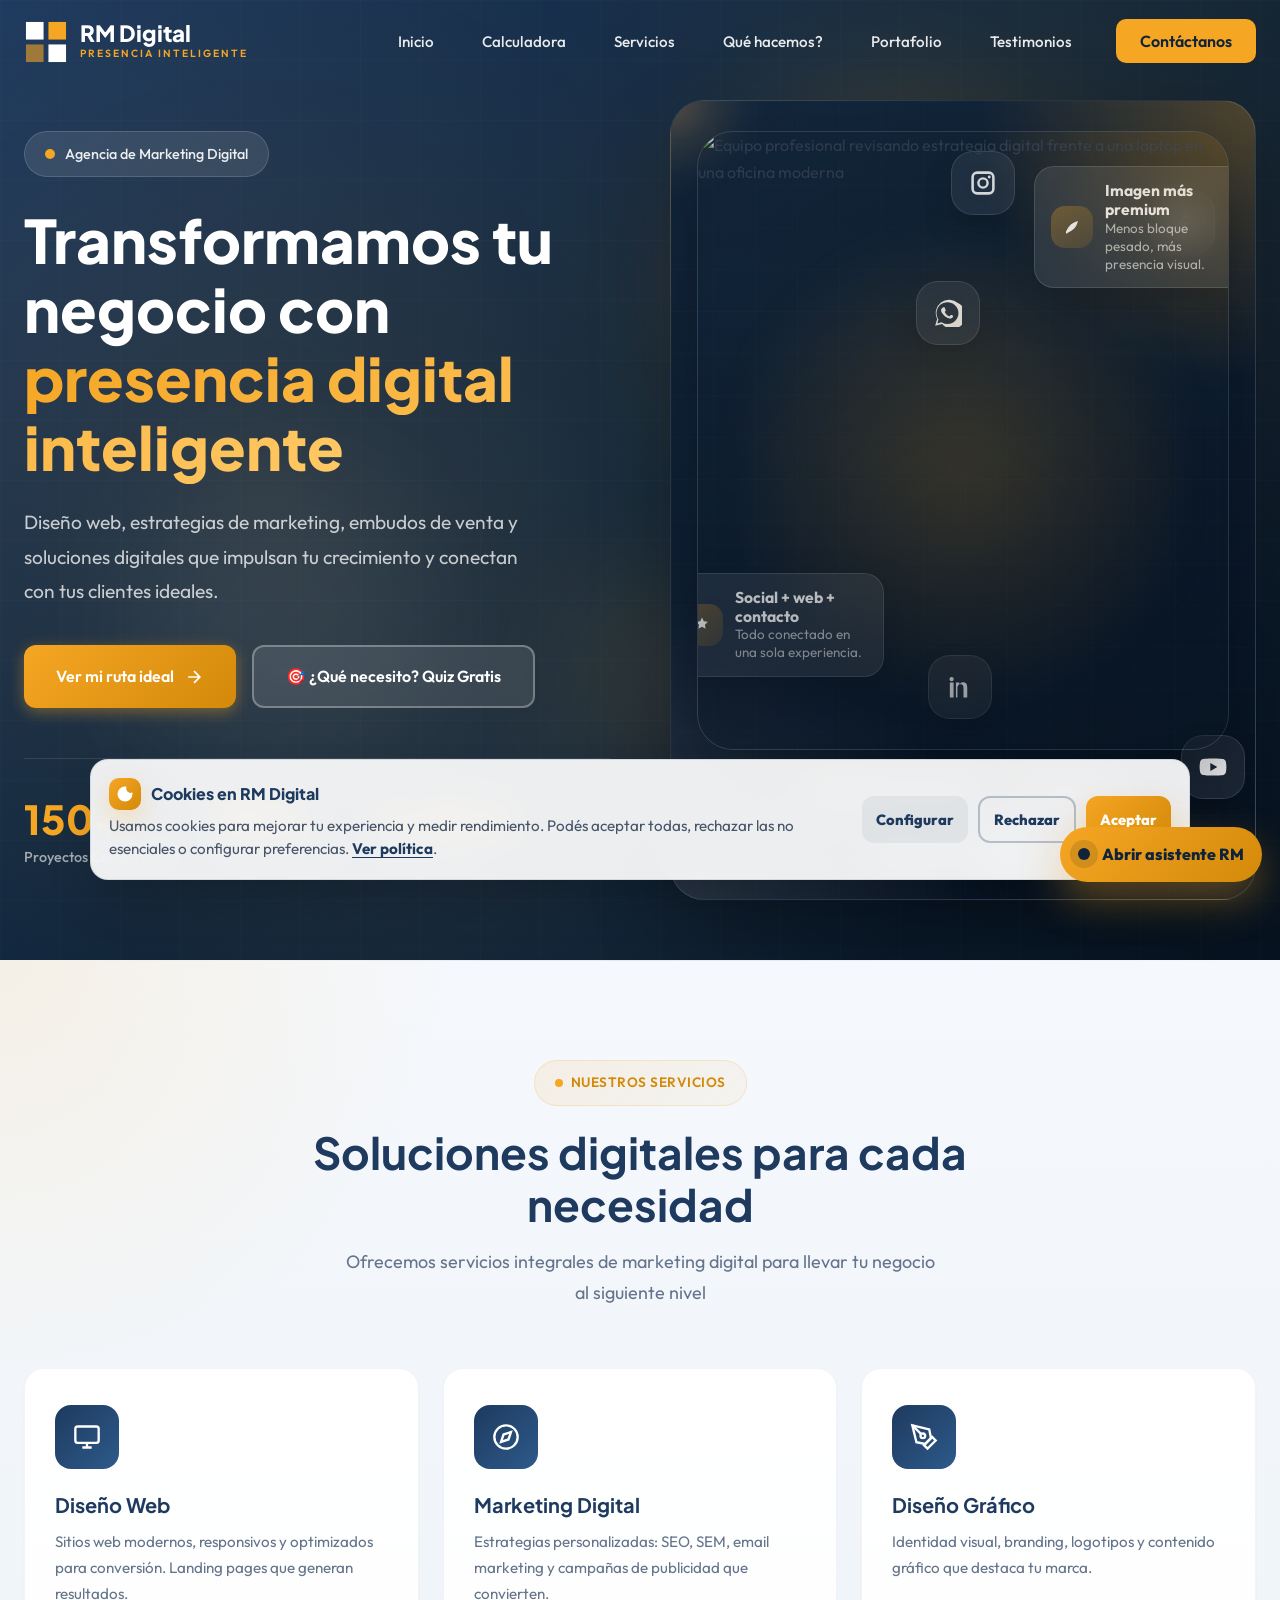
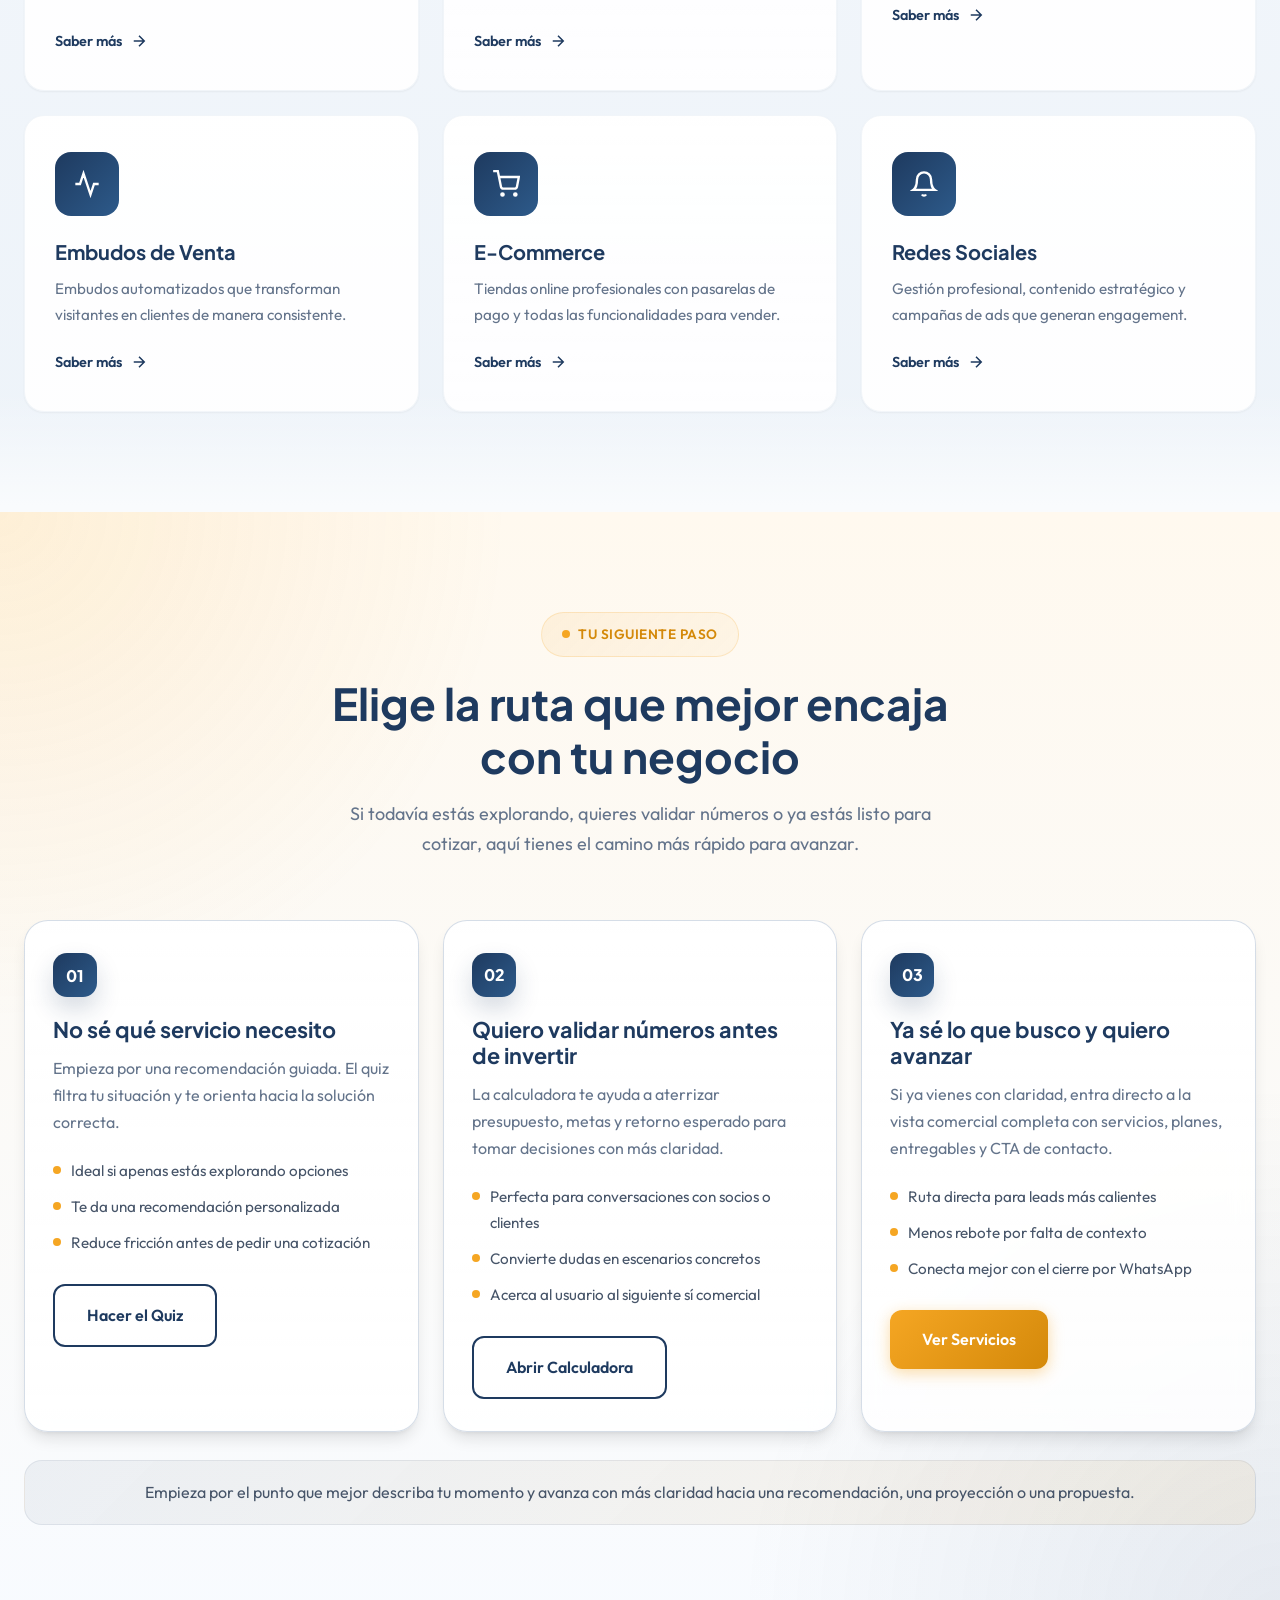
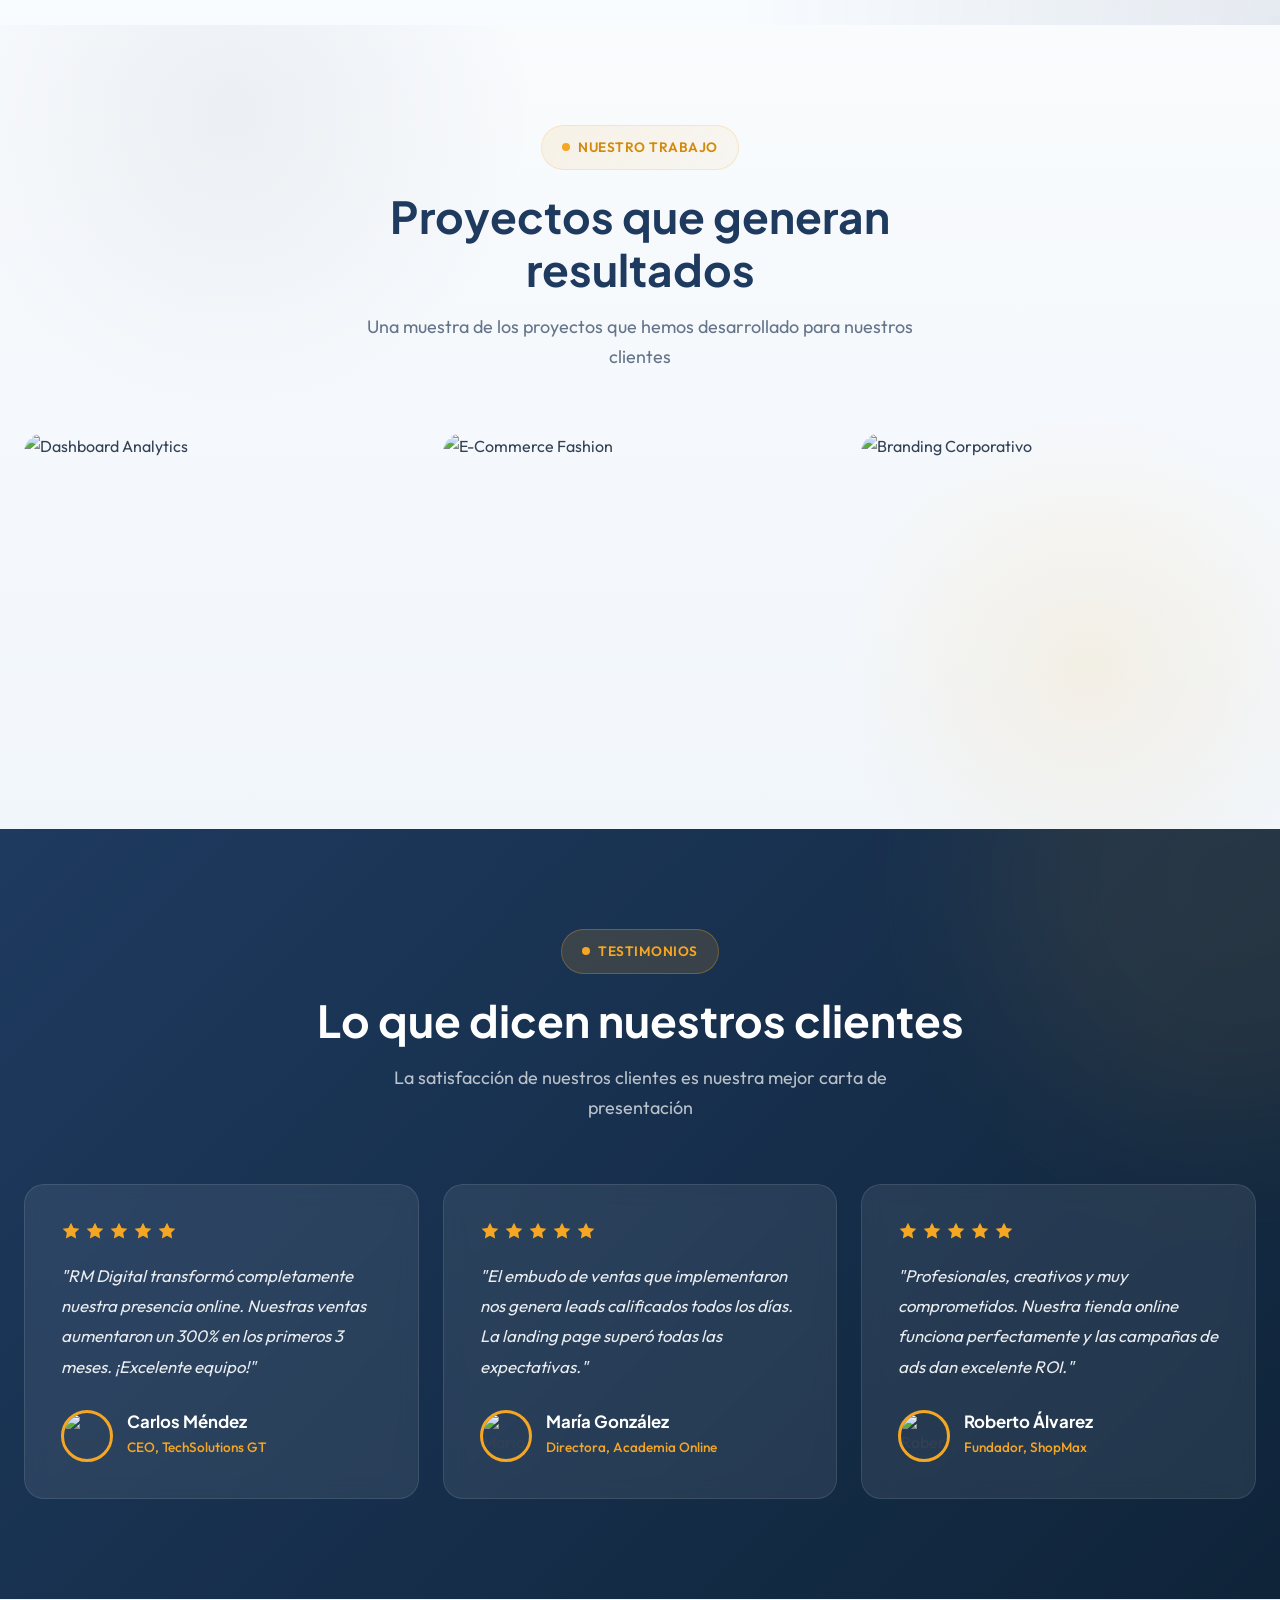
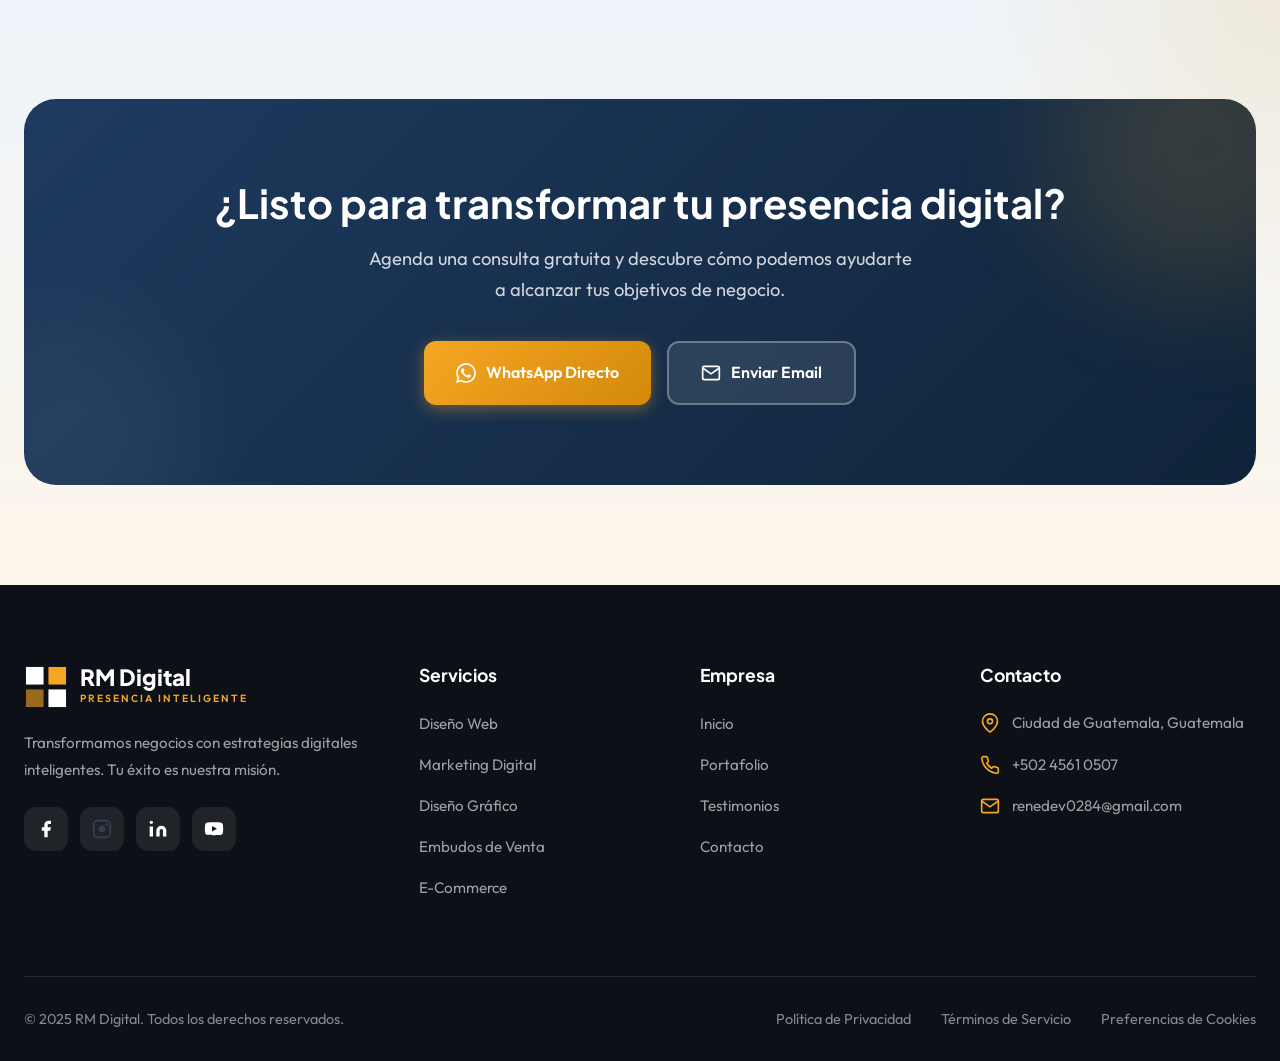
==== commit f7aa41b5: "Use stock photo in homepage hero" ====
--- a/index.html
+++ b/index.html
@@ -3539,6 +3539,11 @@
   .hero-scene__frame {
     position: relative;
     width: min(560px, 100%);
+    aspect-ratio: 0.86;
+    overflow: hidden;
+    border-radius: 36px;
+    border: 1px solid rgba(255,255,255,0.12);
+    box-shadow: 0 30px 70px rgba(3,7,12,0.34);
   }
 
   .hero-scene__frame::before {
@@ -3551,15 +3556,25 @@
     z-index: 0;
   }
 
+  .hero-scene__frame::after {
+    content: '';
+    position: absolute;
+    inset: 0;
+    z-index: 2;
+    background:
+      linear-gradient(180deg, rgba(9,20,33,0.12) 0%, rgba(9,20,33,0.08) 28%, rgba(9,20,33,0.4) 100%),
+      radial-gradient(circle at top right, rgba(245,166,35,0.16), transparent 32%);
+    pointer-events: none;
+  }
+
   .hero-scene__image {
     position: relative;
     z-index: 1;
     display: block;
     width: 100%;
-    height: auto;
-    border-radius: 36px;
-    border: 1px solid rgba(255,255,255,0.12);
-    box-shadow: 0 30px 70px rgba(3,7,12,0.34);
+    height: 100%;
+    object-fit: cover;
+    object-position: center;
   }
 
   .hero-scene__badge {
@@ -3857,7 +3872,7 @@
         <div class="hero-future__content">
           <div class="hero-scene">
             <div class="hero-scene__frame">
-              <img class="hero-scene__image" src="hero-showcase.svg" alt="Vista visual de presencia digital moderna para web, redes y WhatsApp">
+              <img class="hero-scene__image" src="https://images.pexels.com/photos/3931504/pexels-photo-3931504.jpeg?auto=compress&cs=tinysrgb&fit=crop&h=1400&w=1200" alt="Equipo profesional revisando estrategia digital frente a una laptop en una oficina moderna">
 
               <div class="hero-scene__badge hero-scene__badge--top">
                 <div class="hero-scene__icon">
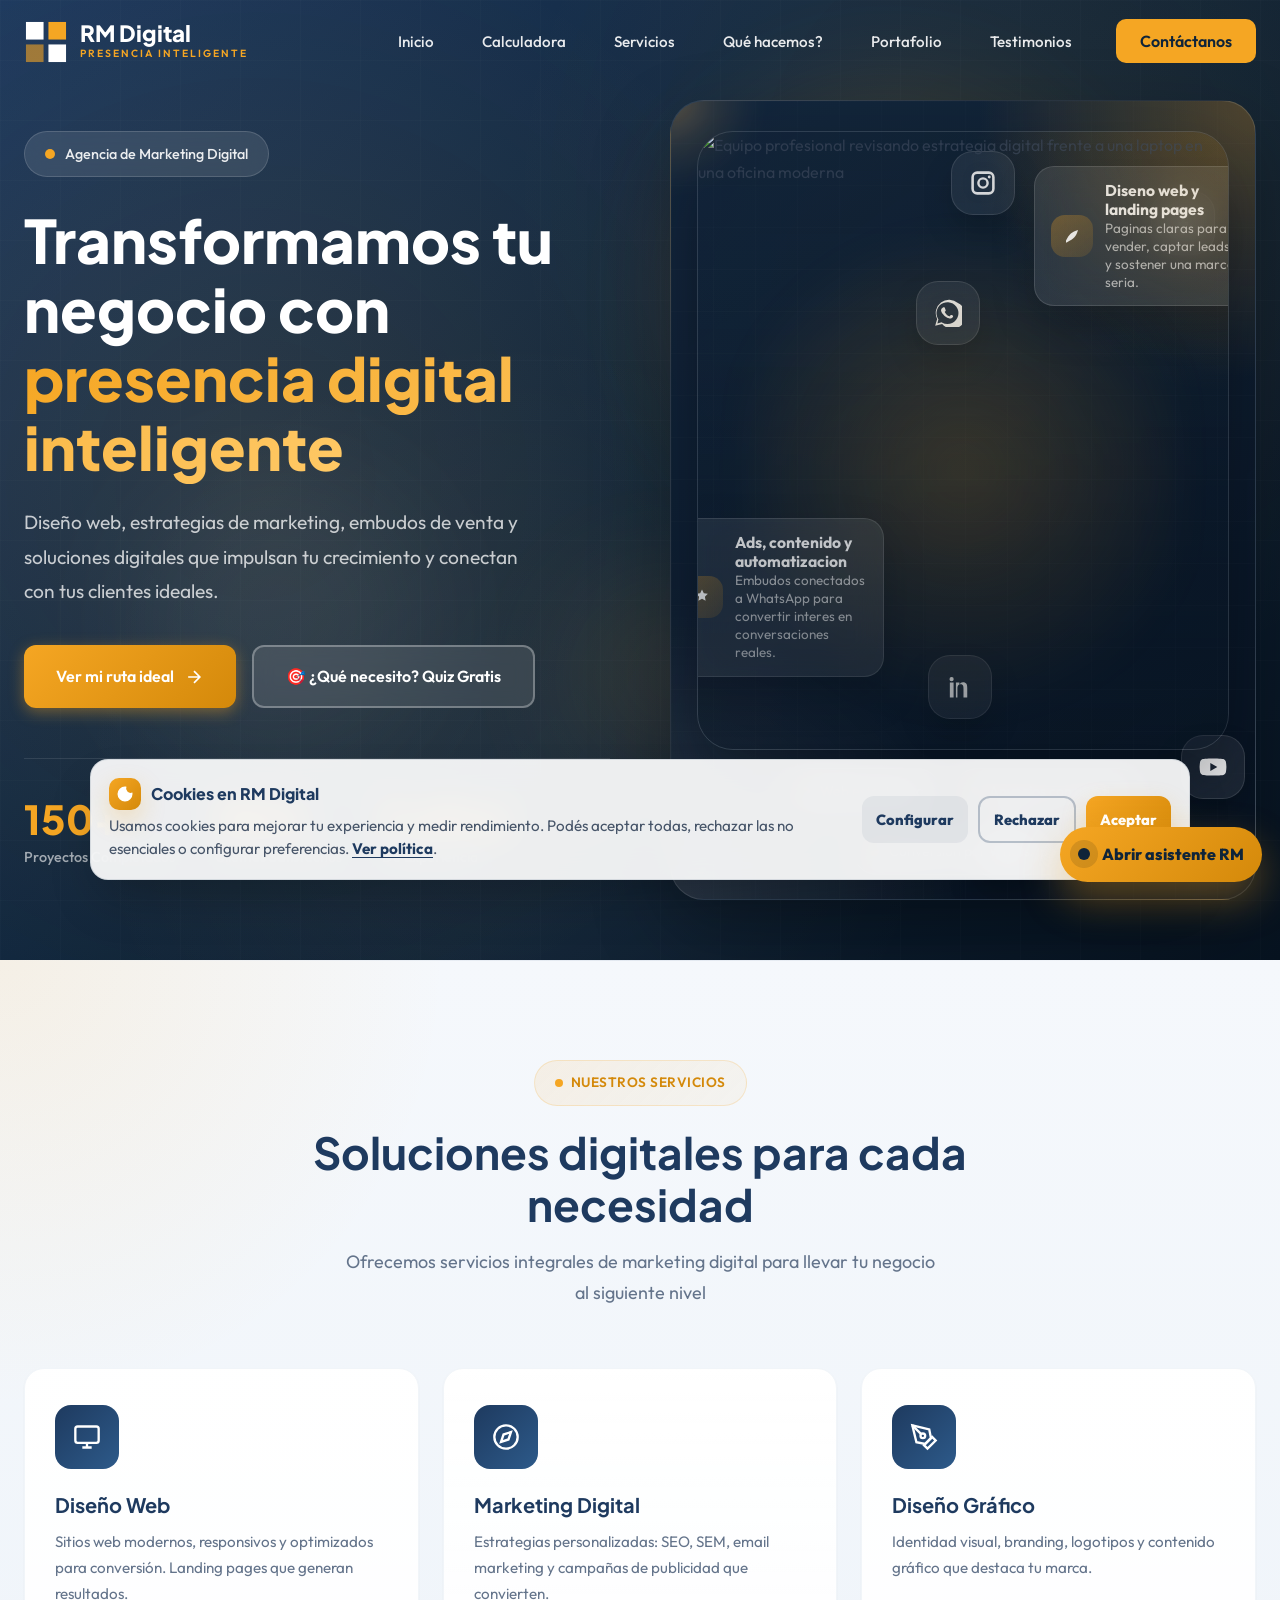
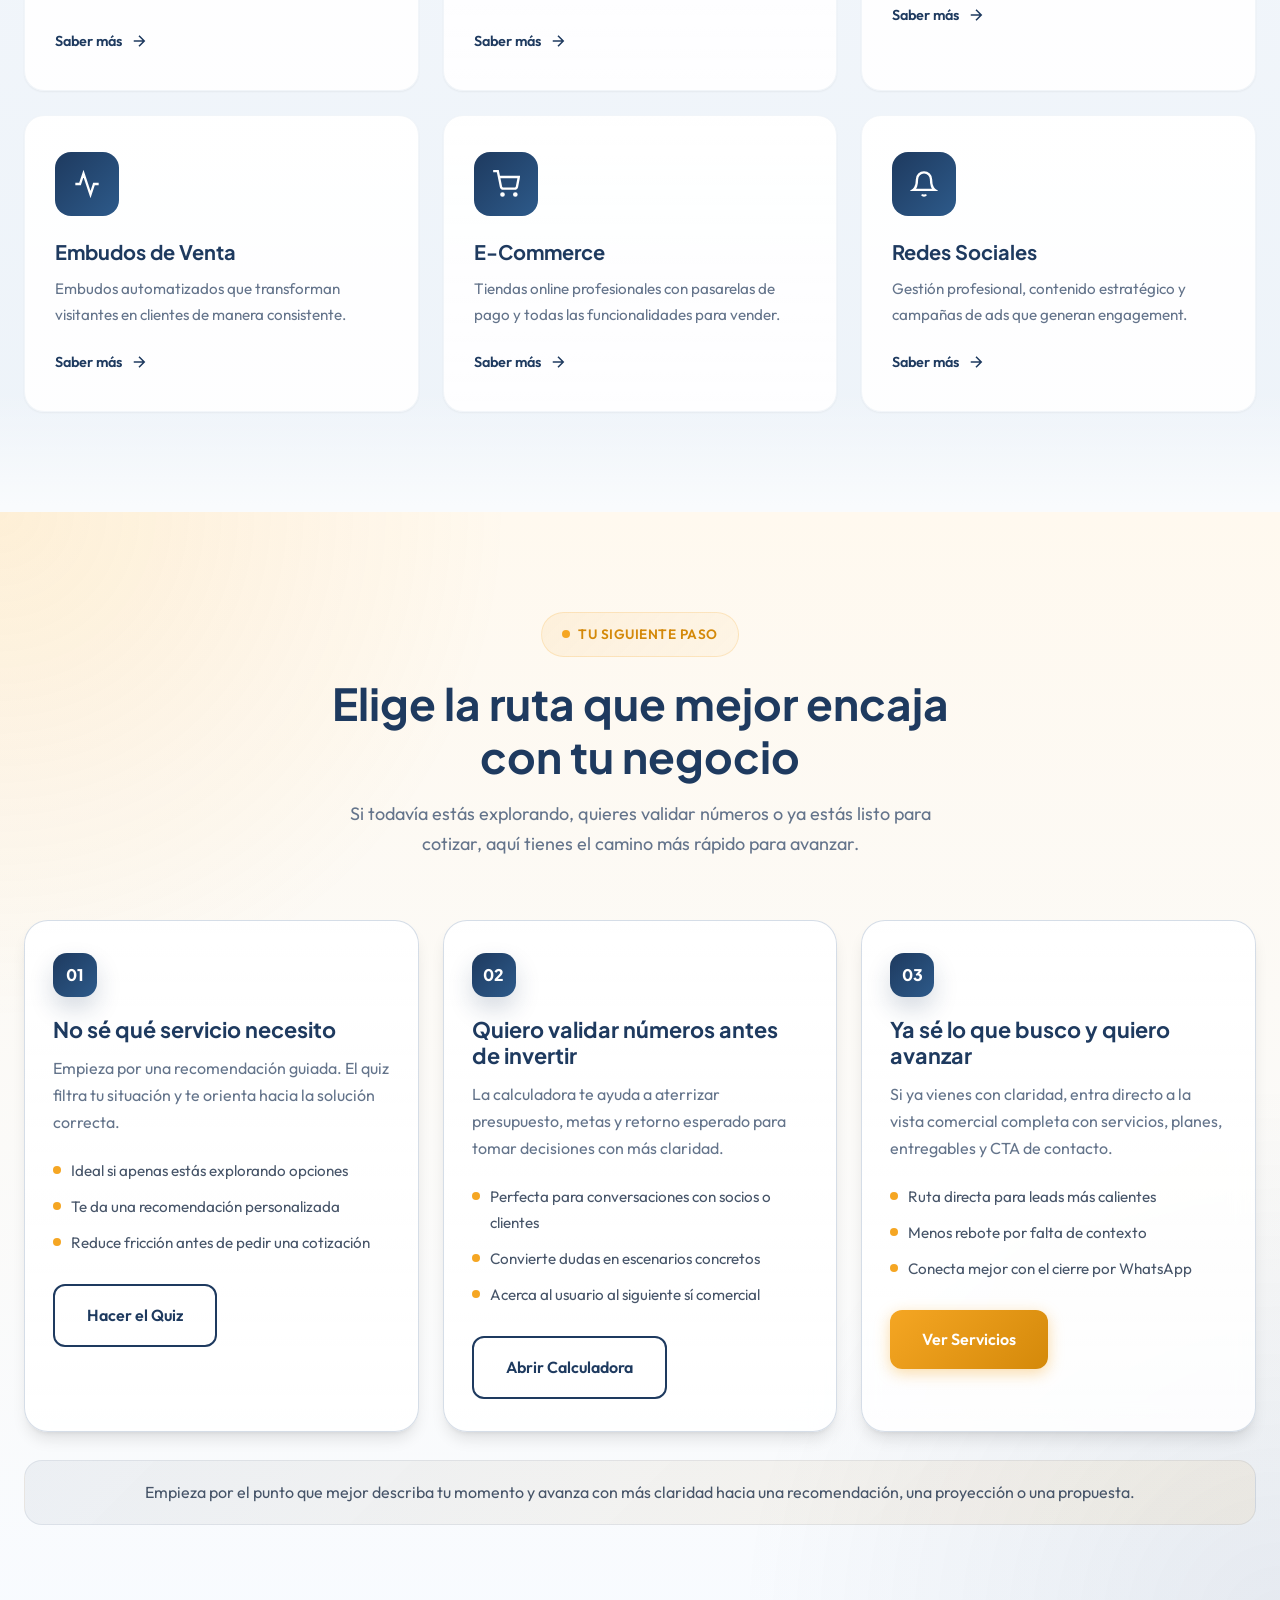
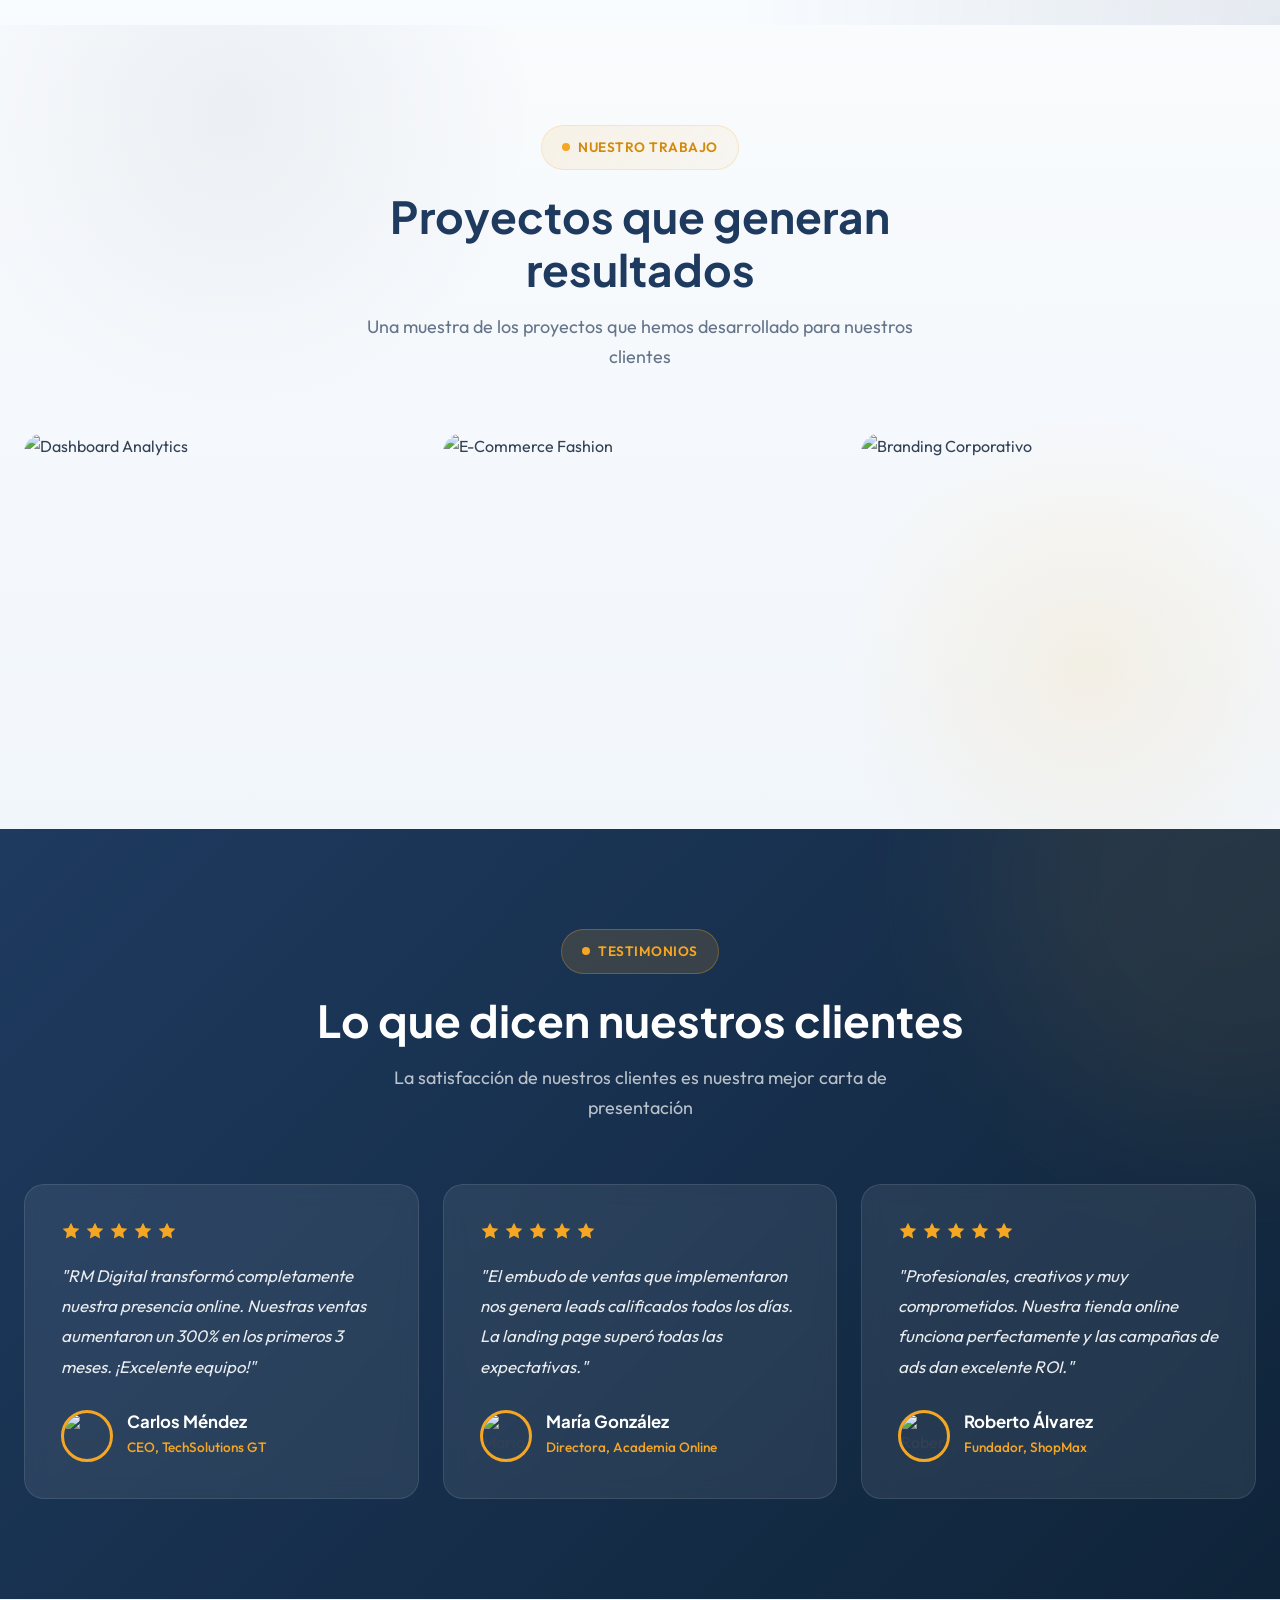
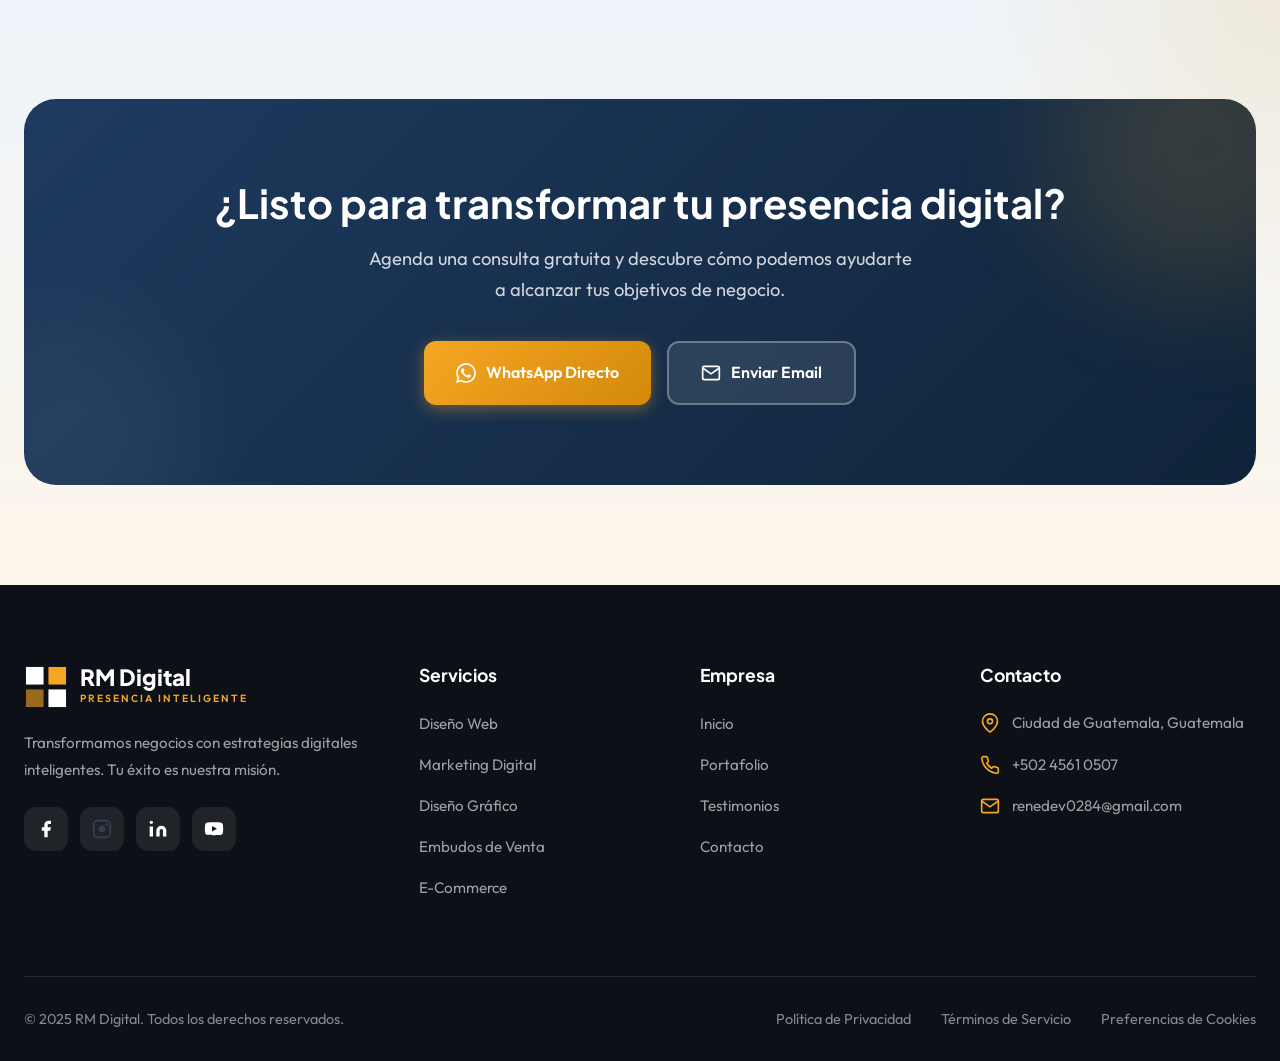
==== commit 64c3b54a: "Refine hero service copy and simplify calculator" ====
--- a/index.html
+++ b/index.html
@@ -3905,6 +3905,17 @@
       </div>
     `;
 
+    const heroBadgeTitles = heroVisual.querySelectorAll('.hero-scene__badge strong');
+    const heroBadgeTexts = heroVisual.querySelectorAll('.hero-scene__badge span');
+    const heroPills = heroVisual.querySelectorAll('.hero-scene__pill');
+    if (heroBadgeTitles[0]) heroBadgeTitles[0].textContent = 'Diseno web y landing pages';
+    if (heroBadgeTexts[0]) heroBadgeTexts[0].textContent = 'Paginas claras para vender, captar leads y sostener una marca seria.';
+    if (heroBadgeTitles[1]) heroBadgeTitles[1].textContent = 'Ads, contenido y automatizacion';
+    if (heroBadgeTexts[1]) heroBadgeTexts[1].textContent = 'Embudos conectados a WhatsApp para convertir interes en conversaciones reales.';
+    if (heroPills[0]) heroPills[0].textContent = 'Web estrategica';
+    if (heroPills[1]) heroPills[1].textContent = 'Anuncios con objetivo';
+    if (heroPills[2]) heroPills[2].textContent = 'Conversion por WhatsApp';
+
     const heroFuture = document.getElementById('heroFuture');
     const glow = document.getElementById('heroCursorGlow');
     if (!heroFuture || !glow || window.innerWidth < 768) return;
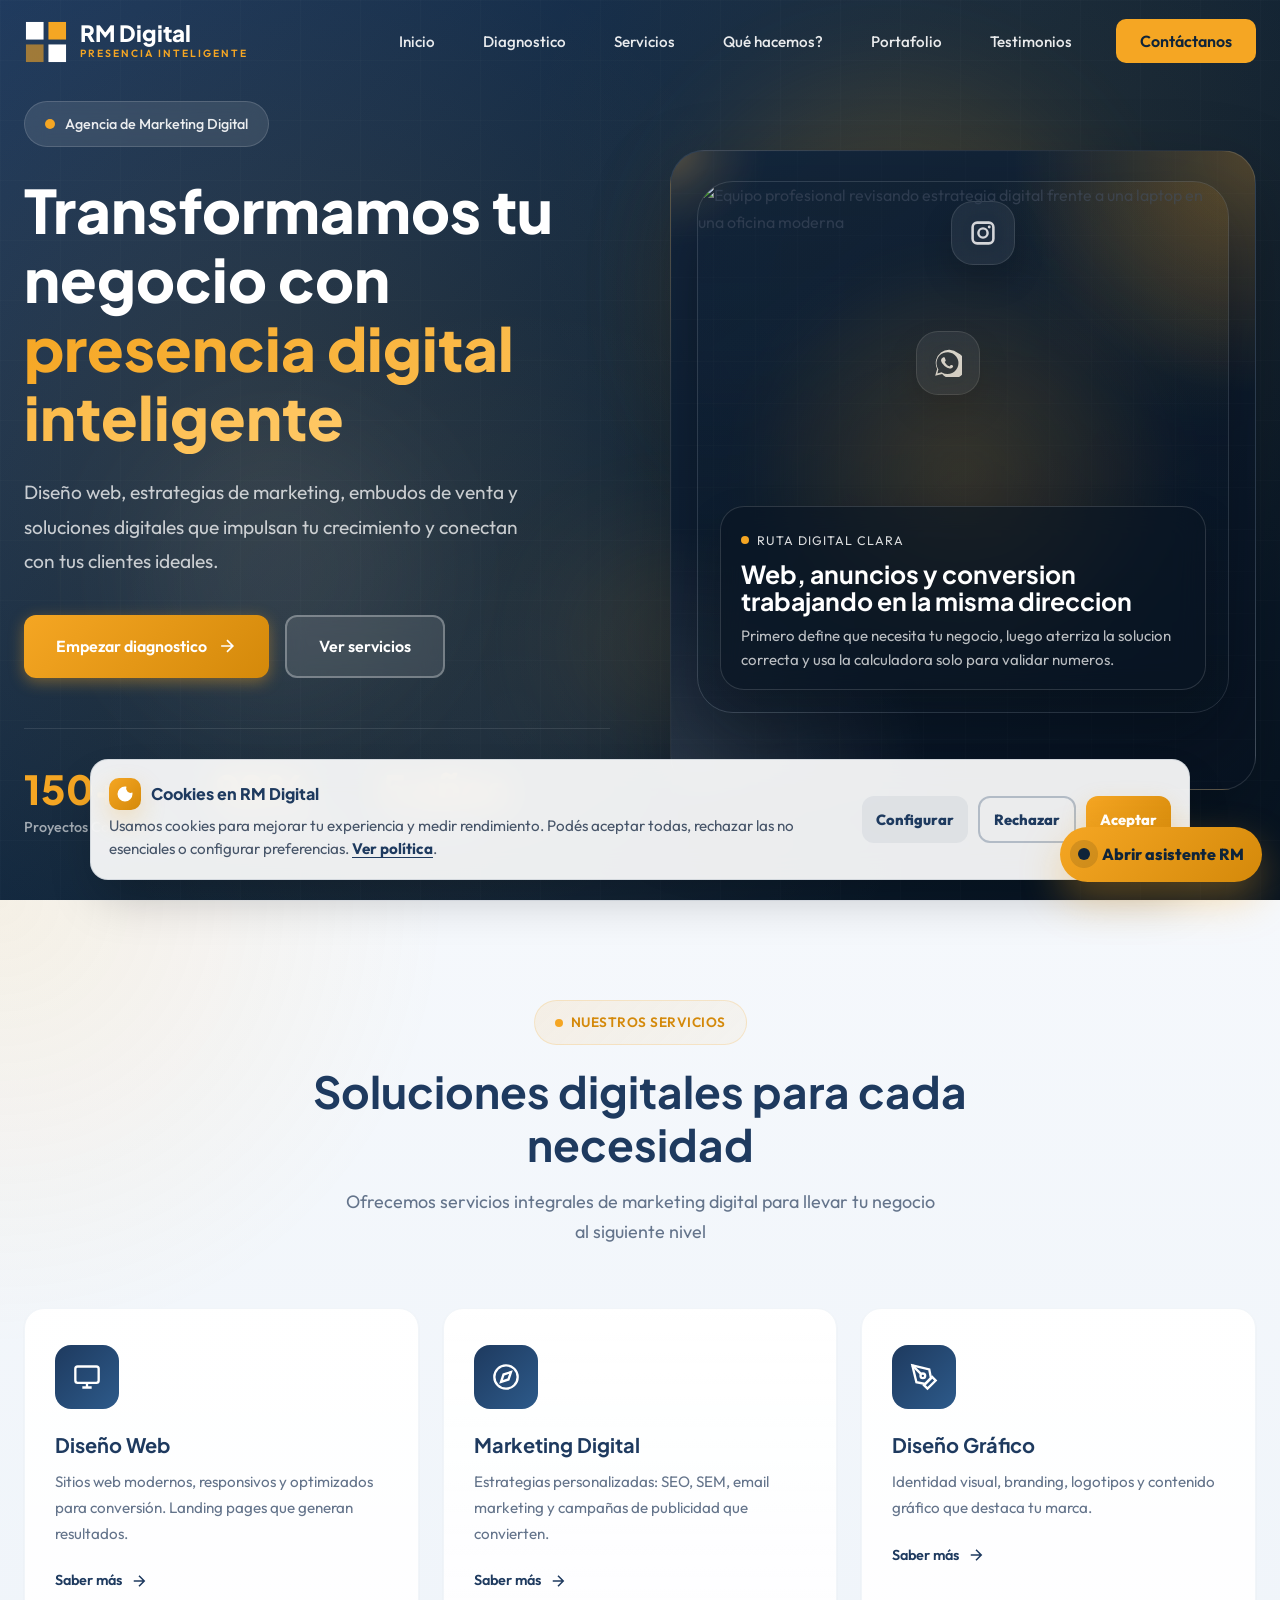
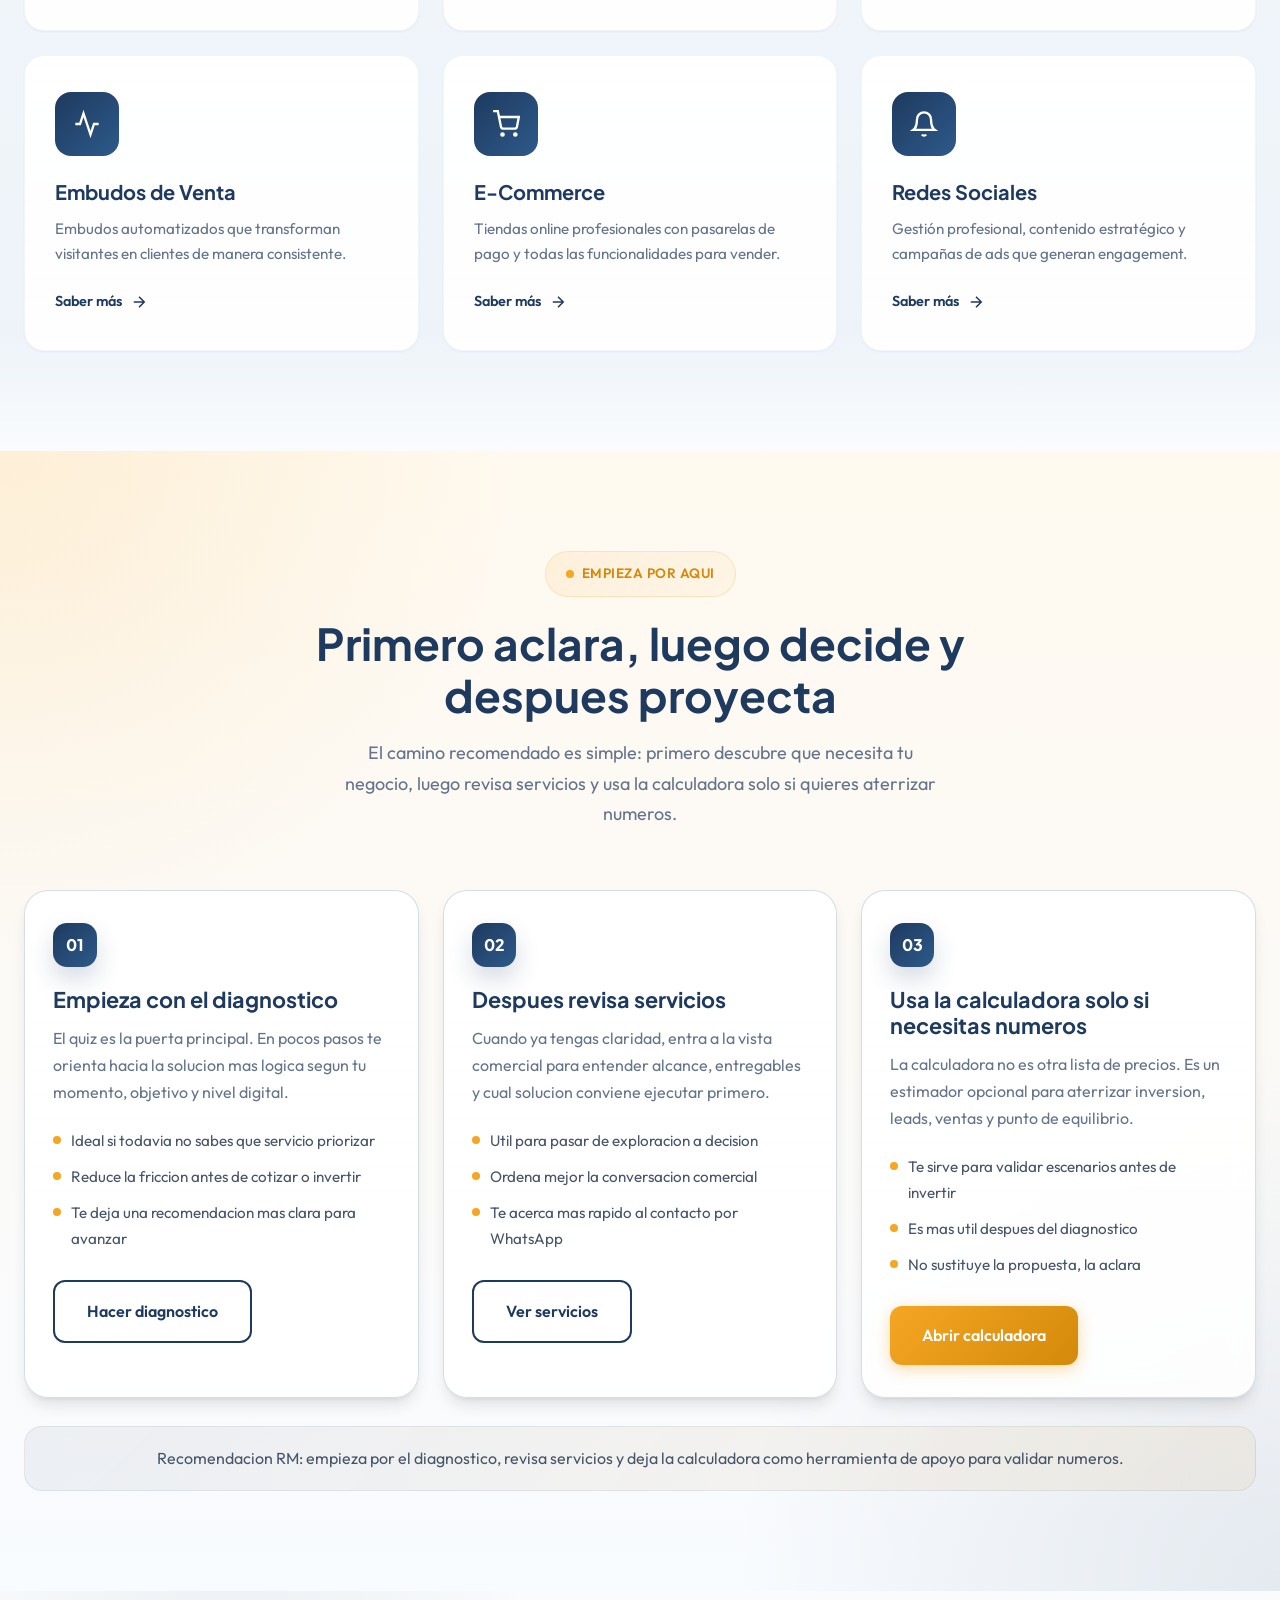
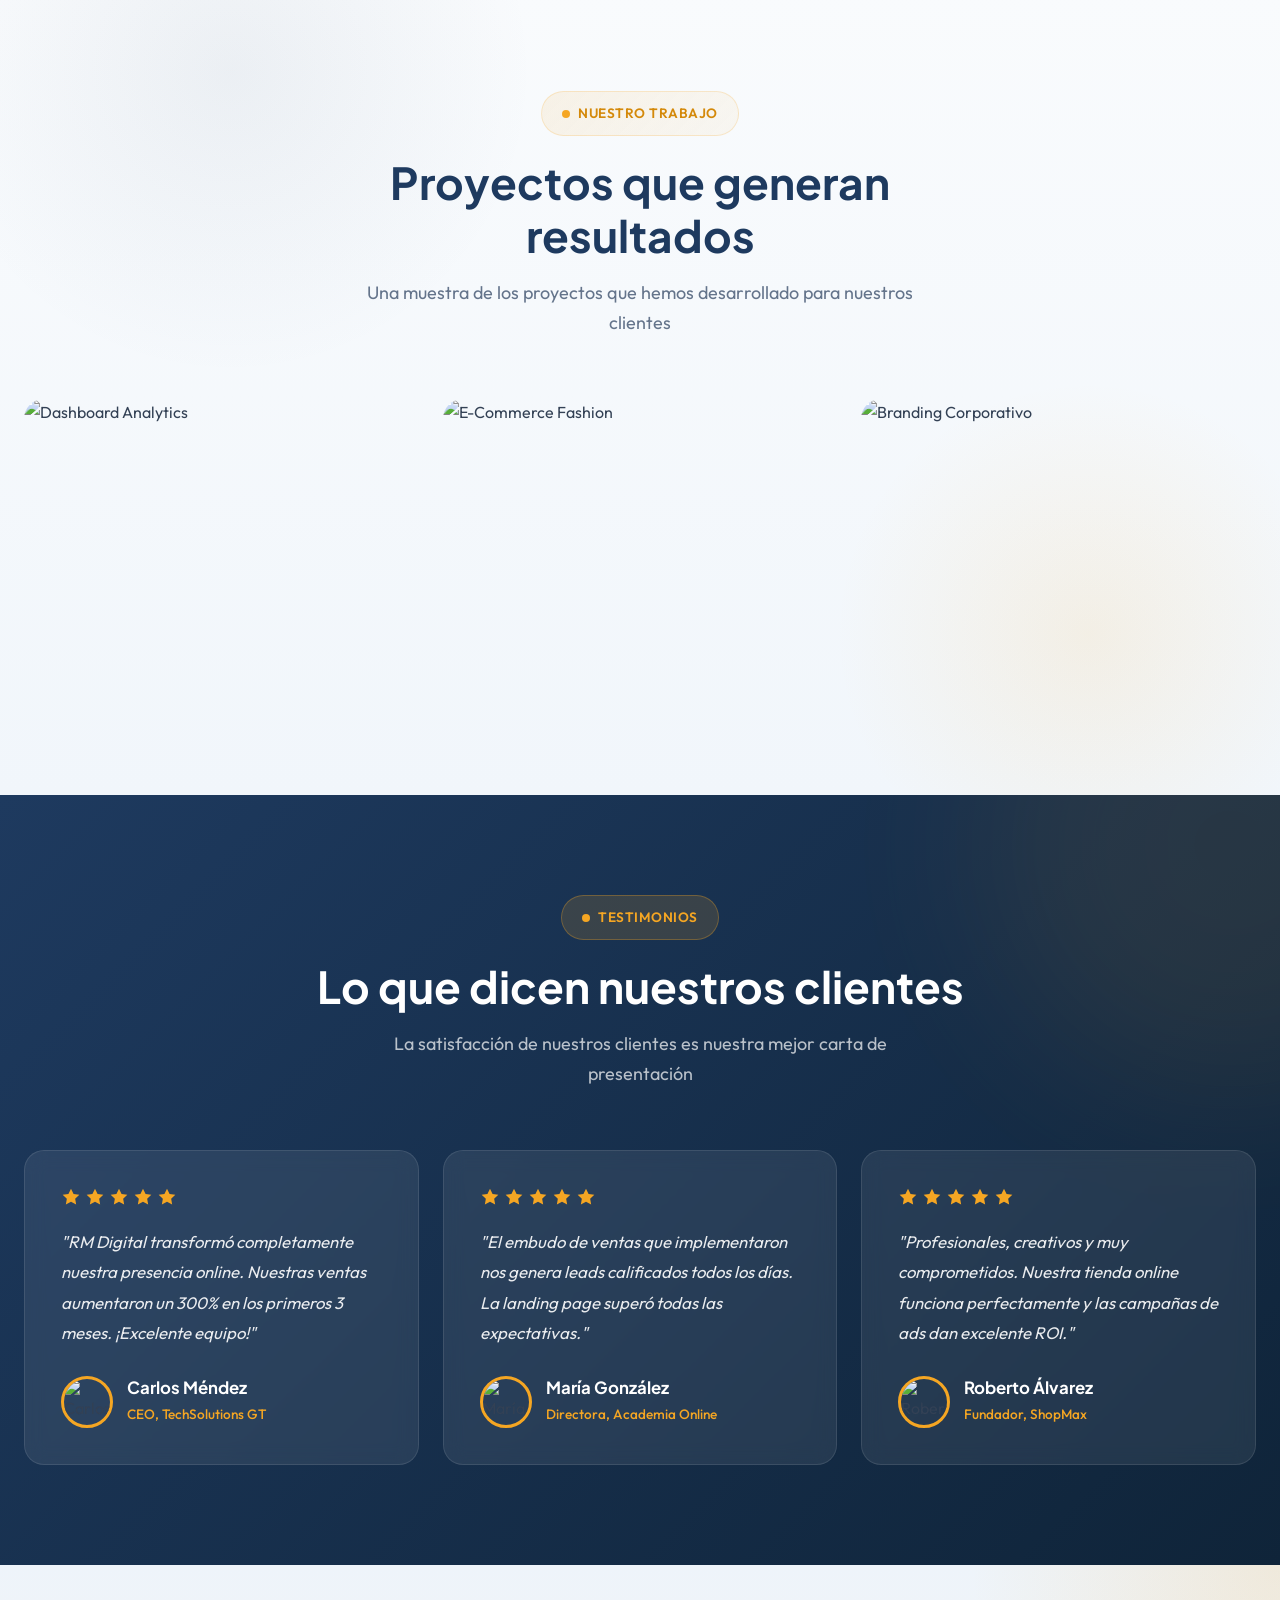
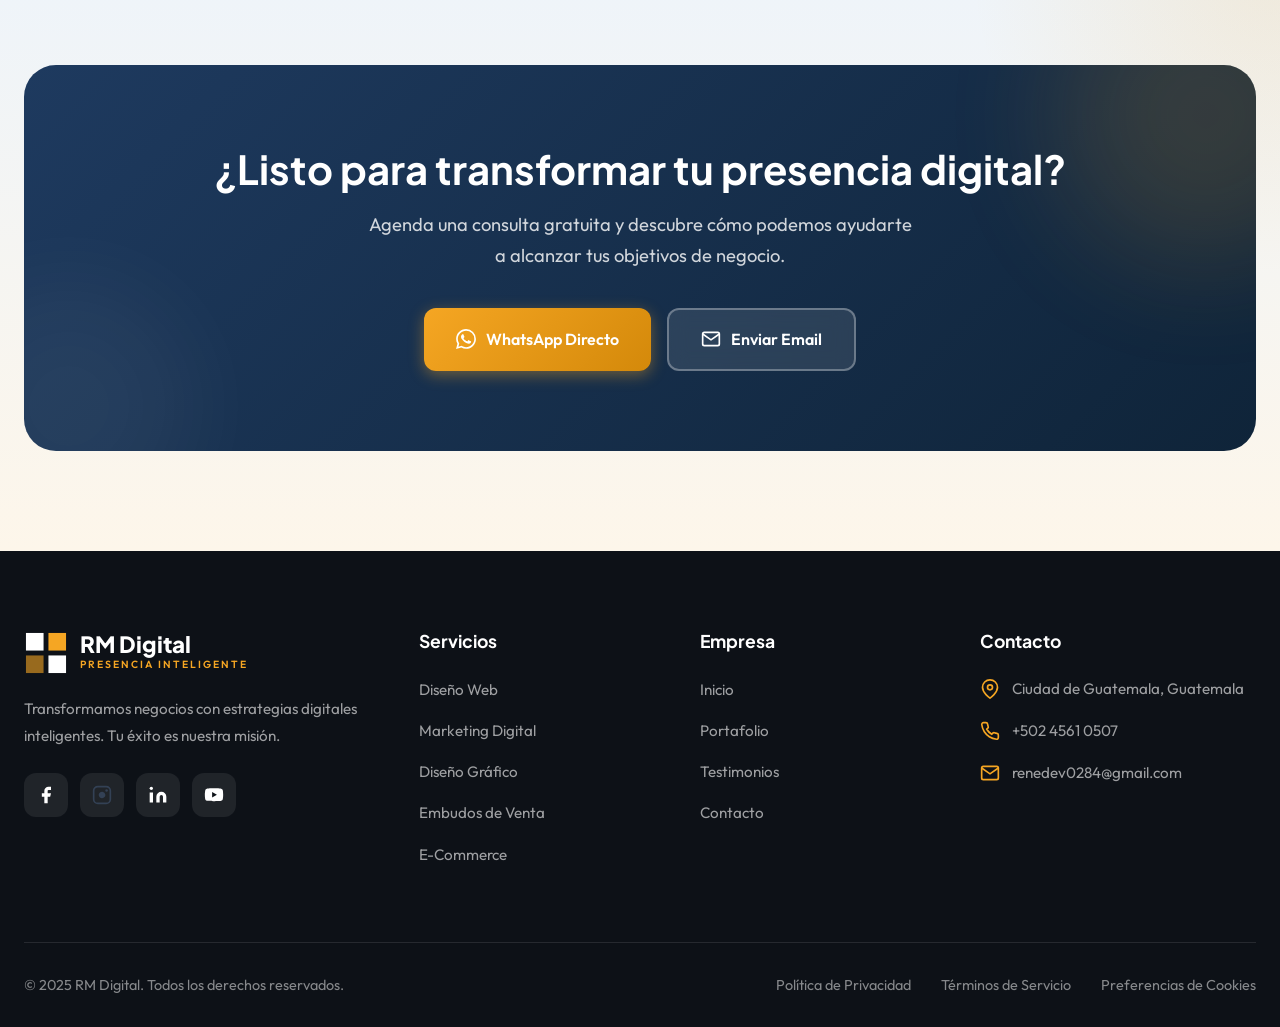
==== commit 7c801547: "Reorder site flow around diagnosis" ====
--- a/index.html
+++ b/index.html
@@ -1877,7 +1877,7 @@
             
             <ul class="nav-menu" id="navMenu">
                 <li><a href="#inicio" class="nav-link">Inicio</a></li>
-                <li><a href="calc.html" class="nav-link">Calculadora</a></li>
+                <li><a href="quiz.html" class="nav-link">Diagnóstico</a></li>
                 <li><a href="#servicios" class="nav-link">Servicios</a></li>
                 <li><a href="servicios.html" class="nav-link">Qué hacemos?</a></li>
                 <li><a href="#portafolio" class="nav-link">Portafolio</a></li>
@@ -1923,8 +1923,8 @@
                 </p>
                 
                 <div class="hero-buttons">
-                    <a href="#ruta" class="btn btn-primary">
-                        Ver mi ruta ideal
+                    <a href="quiz.html" class="btn btn-primary">
+                        Empezar diagnostico
                         <svg width="20" height="20" viewBox="0 0 24 24" fill="none" stroke="currentColor" stroke-width="2">
                             <path d="M5 12h14M12 5l7 7-7 7"/>
                         </svg>
@@ -3533,13 +3533,13 @@
     width: min(560px, 100%);
     display: grid;
     justify-items: center;
-    gap: 18px;
+    gap: 12px;
   }
 
   .hero-scene__frame {
     position: relative;
     width: min(560px, 100%);
-    aspect-ratio: 0.86;
+    aspect-ratio: 1;
     overflow: hidden;
     border-radius: 36px;
     border: 1px solid rgba(255,255,255,0.12);
@@ -3577,92 +3577,50 @@
     object-position: center;
   }
 
-  .hero-scene__badge {
+  .hero-scene__caption {
     position: absolute;
-    z-index: 2;
-    max-width: 220px;
+    left: 22px;
+    right: 22px;
+    bottom: 22px;
+    z-index: 3;
+    padding: 18px 20px;
+    border-radius: 24px;
+    background: rgba(10,22,36,0.58);
+    border: 1px solid rgba(255,255,255,0.14);
+    backdrop-filter: blur(14px);
+    box-shadow: 0 18px 40px rgba(0,0,0,0.18);
+  }
+
+  .hero-scene__eyebrow {
     display: inline-flex;
     align-items: center;
-    gap: 12px;
-    padding: 14px 16px;
-    border-radius: 20px;
-    background: rgba(255,255,255,0.1);
-    border: 1px solid rgba(255,255,255,0.14);
-    color: rgba(255,255,255,0.92);
-    backdrop-filter: blur(16px);
-    box-shadow: 0 18px 44px rgba(0,0,0,0.2);
-    animation: heroFloat 7s ease-in-out infinite;
-  }
-
-  .hero-scene__badge strong {
-    display: block;
-    color: var(--white);
-    font-size: 0.98rem;
-    line-height: 1.2;
-  }
-
-  .hero-scene__badge span {
-    display: block;
-    color: rgba(255,255,255,0.68);
-    font-size: 0.84rem;
-    line-height: 1.35;
-  }
-
-  .hero-scene__badge--top {
-    top: 34px;
-    right: -26px;
-  }
-
-  .hero-scene__badge--bottom {
-    left: -34px;
-    bottom: 72px;
-    animation-delay: -2.8s;
-  }
-
-  .hero-scene__icon {
-    width: 42px;
-    height: 42px;
-    display: grid;
-    place-items: center;
-    border-radius: 14px;
-    background: linear-gradient(135deg, rgba(245,166,35,0.34), rgba(245,166,35,0.12));
-    flex: 0 0 auto;
-  }
-
-  .hero-scene__icon svg {
-    width: 18px;
-    height: 18px;
-    fill: var(--white);
-  }
-
-  .hero-scene__meta {
-    position: relative;
-    z-index: 2;
-    display: flex;
-    flex-wrap: wrap;
-    justify-content: center;
-    gap: 12px;
-  }
-
-  .hero-scene__pill {
-    display: inline-flex;
-    align-items: center;
-    gap: 10px;
-    padding: 11px 16px;
-    border-radius: 999px;
-    background: rgba(255,255,255,0.08);
-    border: 1px solid rgba(255,255,255,0.1);
-    color: rgba(255,255,255,0.88);
-    font-size: 0.88rem;
-    backdrop-filter: blur(14px);
-  }
-
-  .hero-scene__pill::before {
+    gap: 8px;
+    margin-bottom: 10px;
+    color: rgba(255,255,255,0.86);
+    font-size: 0.78rem;
+    letter-spacing: 0.08em;
+    text-transform: uppercase;
+  }
+
+  .hero-scene__eyebrow::before {
     content: '';
-    width: 9px;
-    height: 9px;
+    width: 8px;
+    height: 8px;
     border-radius: 50%;
     background: var(--secondary);
+  }
+
+  .hero-scene__caption h3 {
+    color: var(--white);
+    font-size: 1.55rem;
+    line-height: 1.08;
+    margin-bottom: 10px;
+  }
+
+  .hero-scene__caption p {
+    color: rgba(255,255,255,0.72);
+    font-size: 0.94rem;
+    line-height: 1.55;
   }
 
   .hero-float {
@@ -3773,13 +3731,8 @@
       left: auto;
     }
 
-    .hero-scene__badge--top {
-      right: 10px;
-    }
-
-    .hero-scene__badge--bottom {
-      left: 10px;
-      bottom: 40px;
+    .hero-scene__frame {
+      max-width: 520px;
     }
   }
 
@@ -3793,31 +3746,25 @@
       padding: 18px;
     }
 
-    .hero-scene {
-      gap: 14px;
-    }
-
     .hero-scene__frame {
       max-width: 420px;
+      aspect-ratio: 0.92;
     }
 
-    .hero-scene__badge {
-      position: relative;
-      top: auto;
-      right: auto;
-      left: auto;
-      bottom: auto;
-      width: 100%;
-      max-width: none;
+    .hero-scene__caption {
+      left: 14px;
+      right: 14px;
+      bottom: 14px;
+      padding: 15px 16px;
+      border-radius: 20px;
     }
 
-    .hero-scene__meta {
-      gap: 10px;
+    .hero-scene__caption h3 {
+      font-size: 1.25rem;
     }
 
-    .hero-scene__pill {
-      width: 100%;
-      justify-content: center;
+    .hero-scene__caption p {
+      font-size: 0.88rem;
     }
 
     .hero-social-chip {
@@ -3916,6 +3863,76 @@
     if (heroPills[1]) heroPills[1].textContent = 'Anuncios con objetivo';
     if (heroPills[2]) heroPills[2].textContent = 'Conversion por WhatsApp';
 
+    const heroFrame = heroVisual.querySelector('.hero-scene__frame');
+    const heroScene = heroVisual.querySelector('.hero-scene');
+    const heroMeta = heroVisual.querySelector('.hero-scene__meta');
+    heroVisual.querySelectorAll('.hero-social-chip--fb, .hero-social-chip--tk, .hero-social-chip--ln, .hero-social-chip--yt').forEach((chip) => chip.remove());
+    heroVisual.querySelectorAll('.hero-scene__badge').forEach((badge) => badge.remove());
+    if (heroMeta) heroMeta.remove();
+    if (heroFrame && !heroFrame.querySelector('.hero-scene__caption')) {
+      const caption = document.createElement('div');
+      caption.className = 'hero-scene__caption';
+      caption.innerHTML = '<span class="hero-scene__eyebrow">Ruta digital clara</span><h3>Web, anuncios y conversion trabajando en la misma direccion</h3><p>Primero define que necesita tu negocio, luego aterriza la solucion correcta y usa la calculadora solo para validar numeros.</p>';
+      heroFrame.appendChild(caption);
+    }
+    if (heroScene) heroScene.style.gap = '0';
+
+    const navLinks = document.querySelectorAll('.nav-link');
+    if (navLinks[1]) {
+      navLinks[1].textContent = 'Diagnostico';
+      navLinks[1].setAttribute('href', 'quiz.html');
+    }
+
+    const heroButtons = document.querySelectorAll('.hero-buttons a');
+    if (heroButtons[0]) {
+      heroButtons[0].setAttribute('href', 'quiz.html');
+      heroButtons[0].innerHTML = 'Empezar diagnostico <svg width="20" height="20" viewBox="0 0 24 24" fill="none" stroke="currentColor" stroke-width="2"><path d="M5 12h14M12 5l7 7-7 7"/></svg>';
+    }
+    if (heroButtons[1]) {
+      heroButtons[1].setAttribute('href', 'servicios.html');
+      heroButtons[1].textContent = 'Ver servicios';
+    }
+
+    const flowTag = document.querySelector('#ruta .section-tag');
+    const flowTitle = document.querySelector('#ruta .section-title');
+    const flowSubtitle = document.querySelector('#ruta .section-subtitle');
+    const flowCards = document.querySelectorAll('#ruta .flow-card');
+    const flowFooter = document.querySelector('#ruta .flow-footer');
+    if (flowTag) flowTag.textContent = 'Empieza Por Aqui';
+    if (flowTitle) flowTitle.textContent = 'Primero aclara, luego decide y despues proyecta';
+    if (flowSubtitle) flowSubtitle.textContent = 'El camino recomendado es simple: primero descubre que necesita tu negocio, luego revisa servicios y usa la calculadora solo si quieres aterrizar numeros.';
+    if (flowCards[0]) {
+      flowCards[0].querySelector('h3').textContent = 'Empieza con el diagnostico';
+      flowCards[0].querySelector('p').textContent = 'El quiz es la puerta principal. En pocos pasos te orienta hacia la solucion mas logica segun tu momento, objetivo y nivel digital.';
+      flowCards[0].querySelector('.btn').textContent = 'Hacer diagnostico';
+      flowCards[0].querySelector('.btn').setAttribute('href', 'quiz.html');
+      const items = flowCards[0].querySelectorAll('li');
+      if (items[0]) items[0].textContent = 'Ideal si todavia no sabes que servicio priorizar';
+      if (items[1]) items[1].textContent = 'Reduce la friccion antes de cotizar o invertir';
+      if (items[2]) items[2].textContent = 'Te deja una recomendacion mas clara para avanzar';
+    }
+    if (flowCards[1]) {
+      flowCards[1].querySelector('h3').textContent = 'Despues revisa servicios';
+      flowCards[1].querySelector('p').textContent = 'Cuando ya tengas claridad, entra a la vista comercial para entender alcance, entregables y cual solucion conviene ejecutar primero.';
+      flowCards[1].querySelector('.btn').textContent = 'Ver servicios';
+      flowCards[1].querySelector('.btn').setAttribute('href', 'servicios.html');
+      const items = flowCards[1].querySelectorAll('li');
+      if (items[0]) items[0].textContent = 'Util para pasar de exploracion a decision';
+      if (items[1]) items[1].textContent = 'Ordena mejor la conversacion comercial';
+      if (items[2]) items[2].textContent = 'Te acerca mas rapido al contacto por WhatsApp';
+    }
+    if (flowCards[2]) {
+      flowCards[2].querySelector('h3').textContent = 'Usa la calculadora solo si necesitas numeros';
+      flowCards[2].querySelector('p').textContent = 'La calculadora no es otra lista de precios. Es un estimador opcional para aterrizar inversion, leads, ventas y punto de equilibrio.';
+      flowCards[2].querySelector('.btn').textContent = 'Abrir calculadora';
+      flowCards[2].querySelector('.btn').setAttribute('href', 'calc.html');
+      const items = flowCards[2].querySelectorAll('li');
+      if (items[0]) items[0].textContent = 'Te sirve para validar escenarios antes de invertir';
+      if (items[1]) items[1].textContent = 'Es mas util despues del diagnostico';
+      if (items[2]) items[2].textContent = 'No sustituye la propuesta, la aclara';
+    }
+    if (flowFooter) flowFooter.textContent = 'Recomendacion RM: empieza por el diagnostico, revisa servicios y deja la calculadora como herramienta de apoyo para validar numeros.';
+
     const heroFuture = document.getElementById('heroFuture');
     const glow = document.getElementById('heroCursorGlow');
     if (!heroFuture || !glow || window.innerWidth < 768) return;
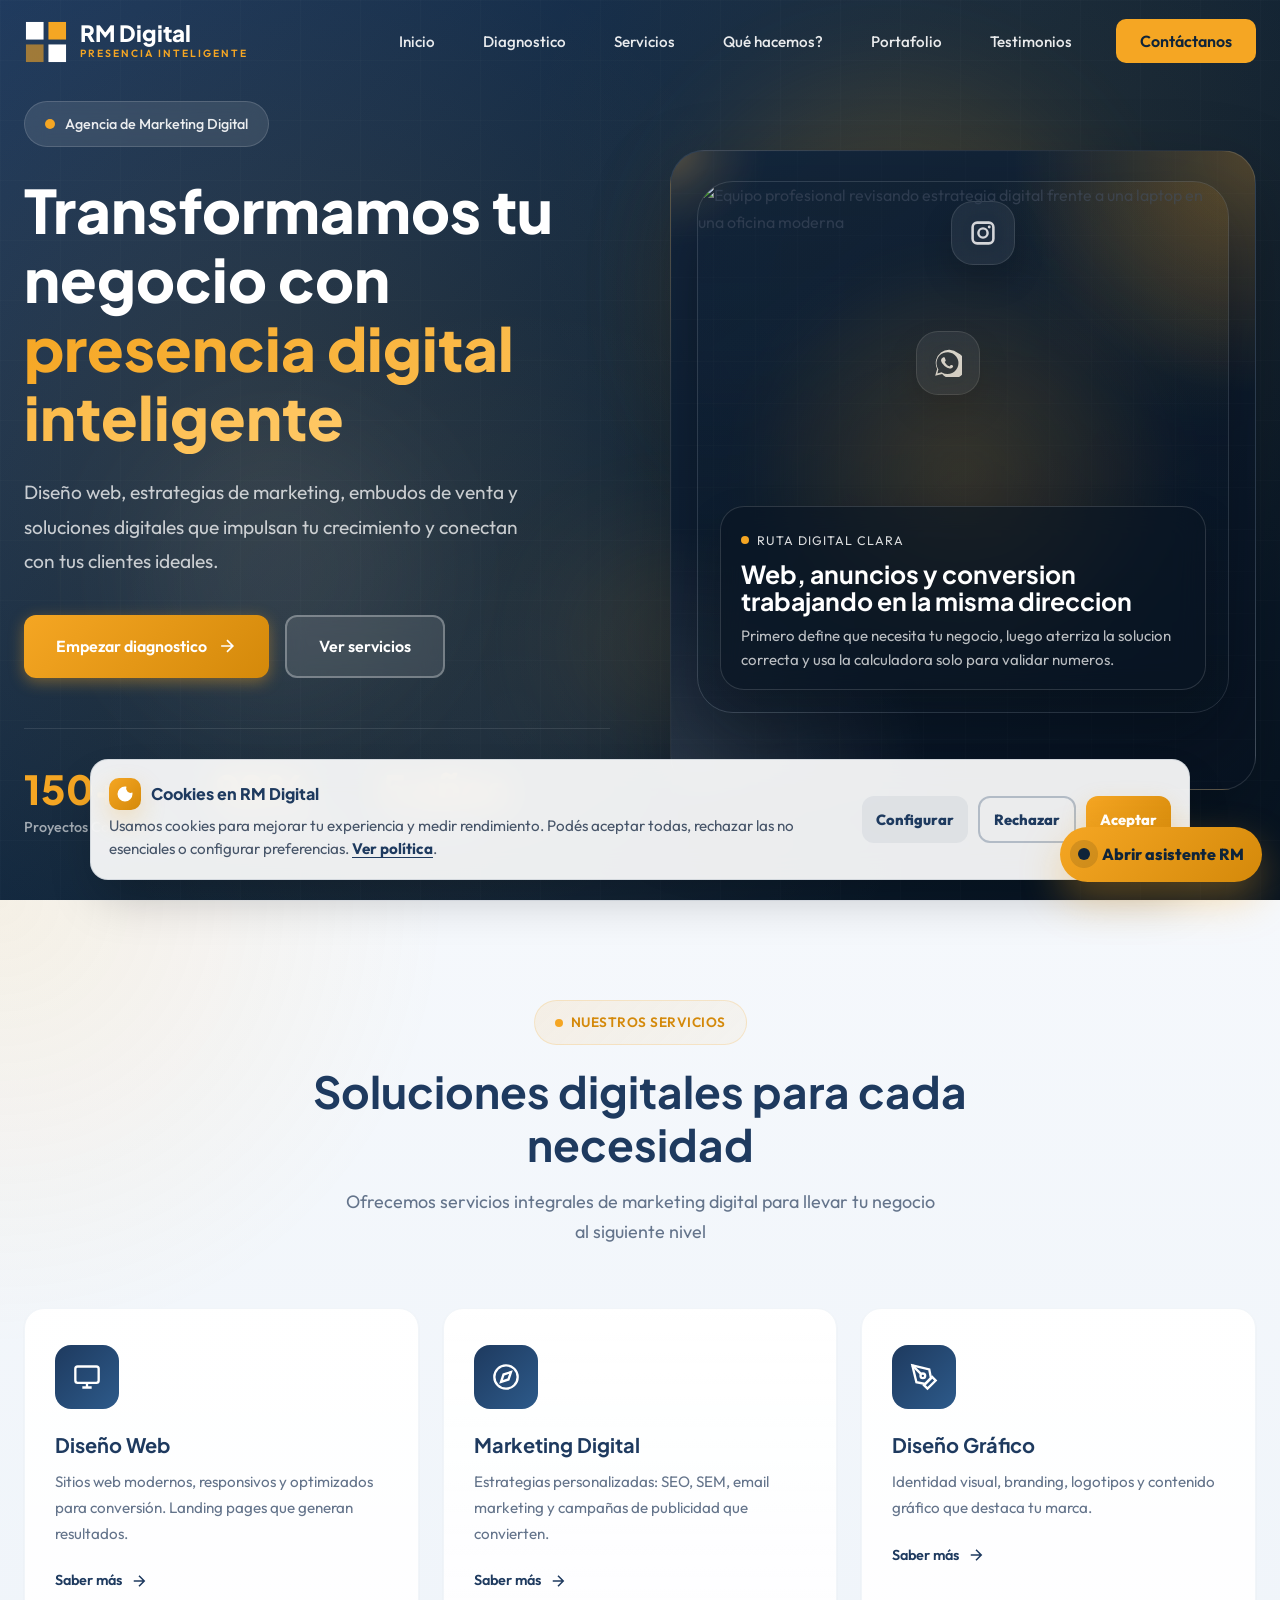
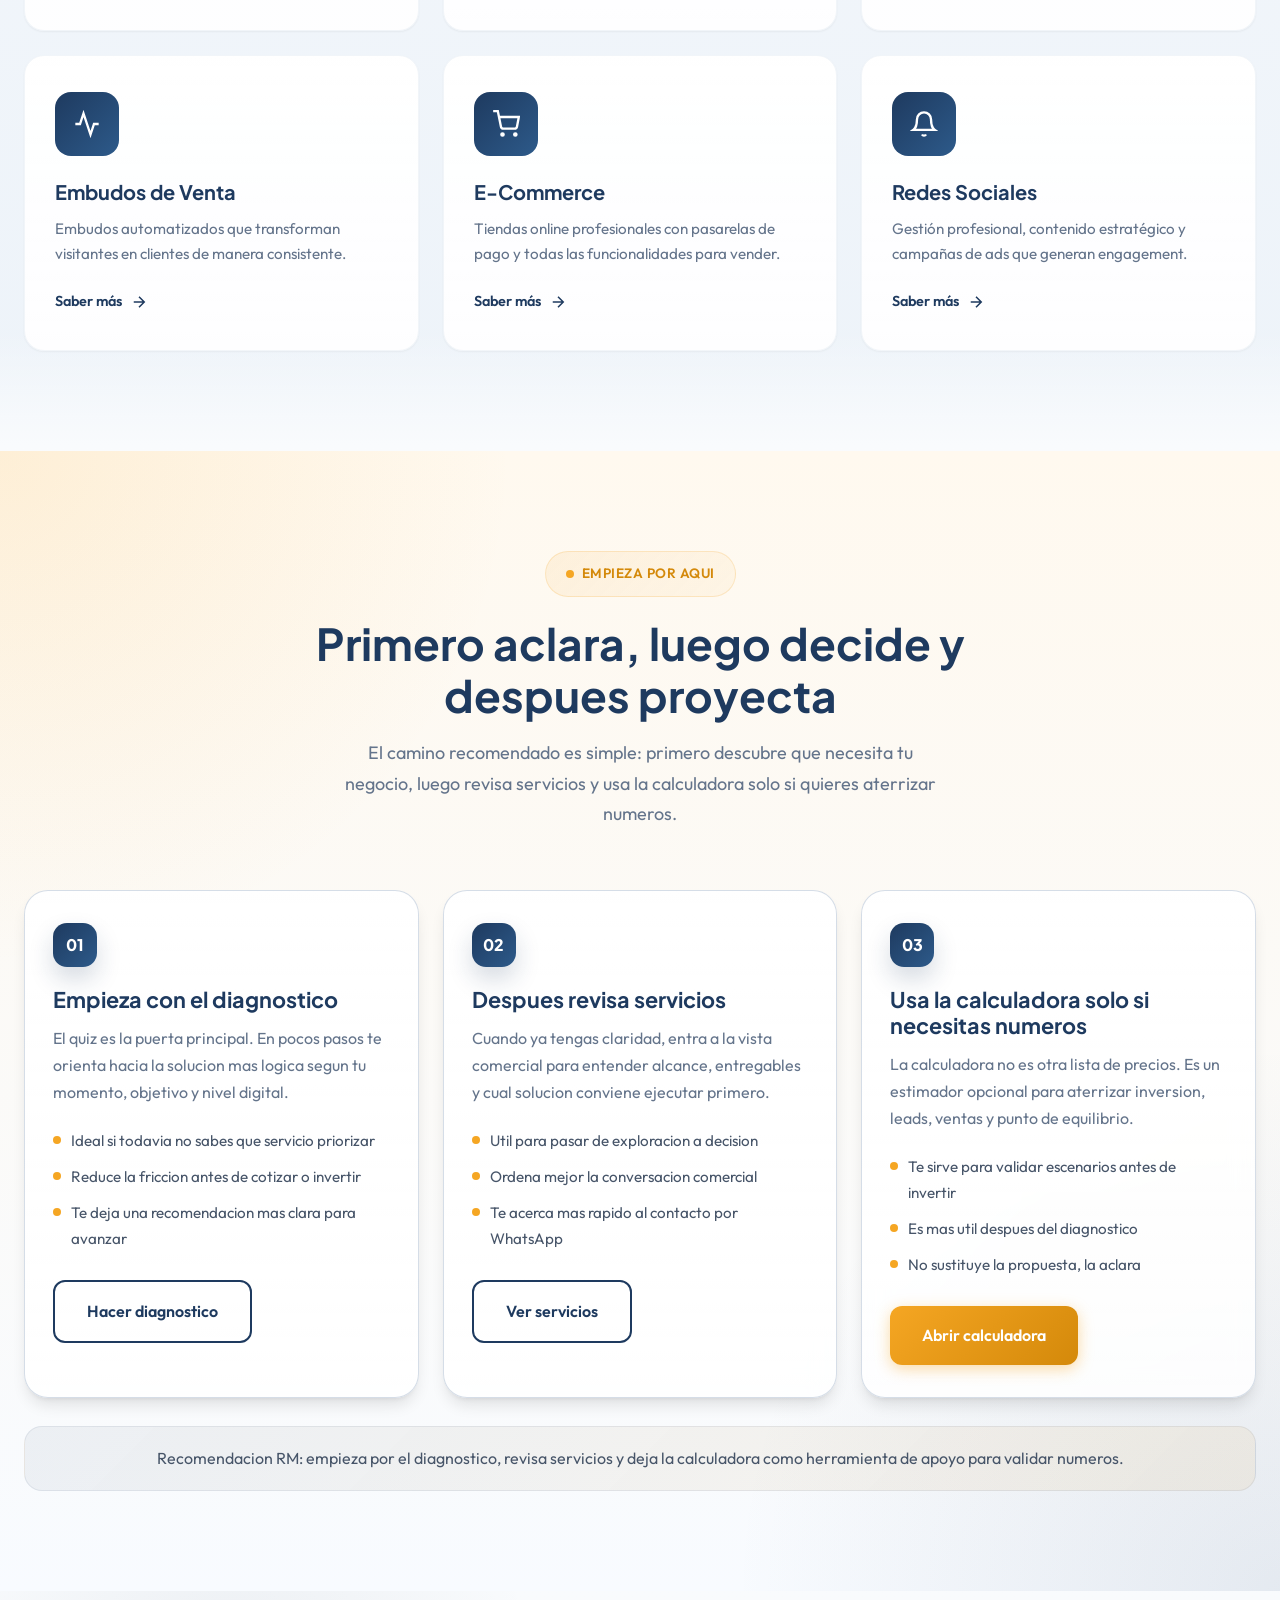
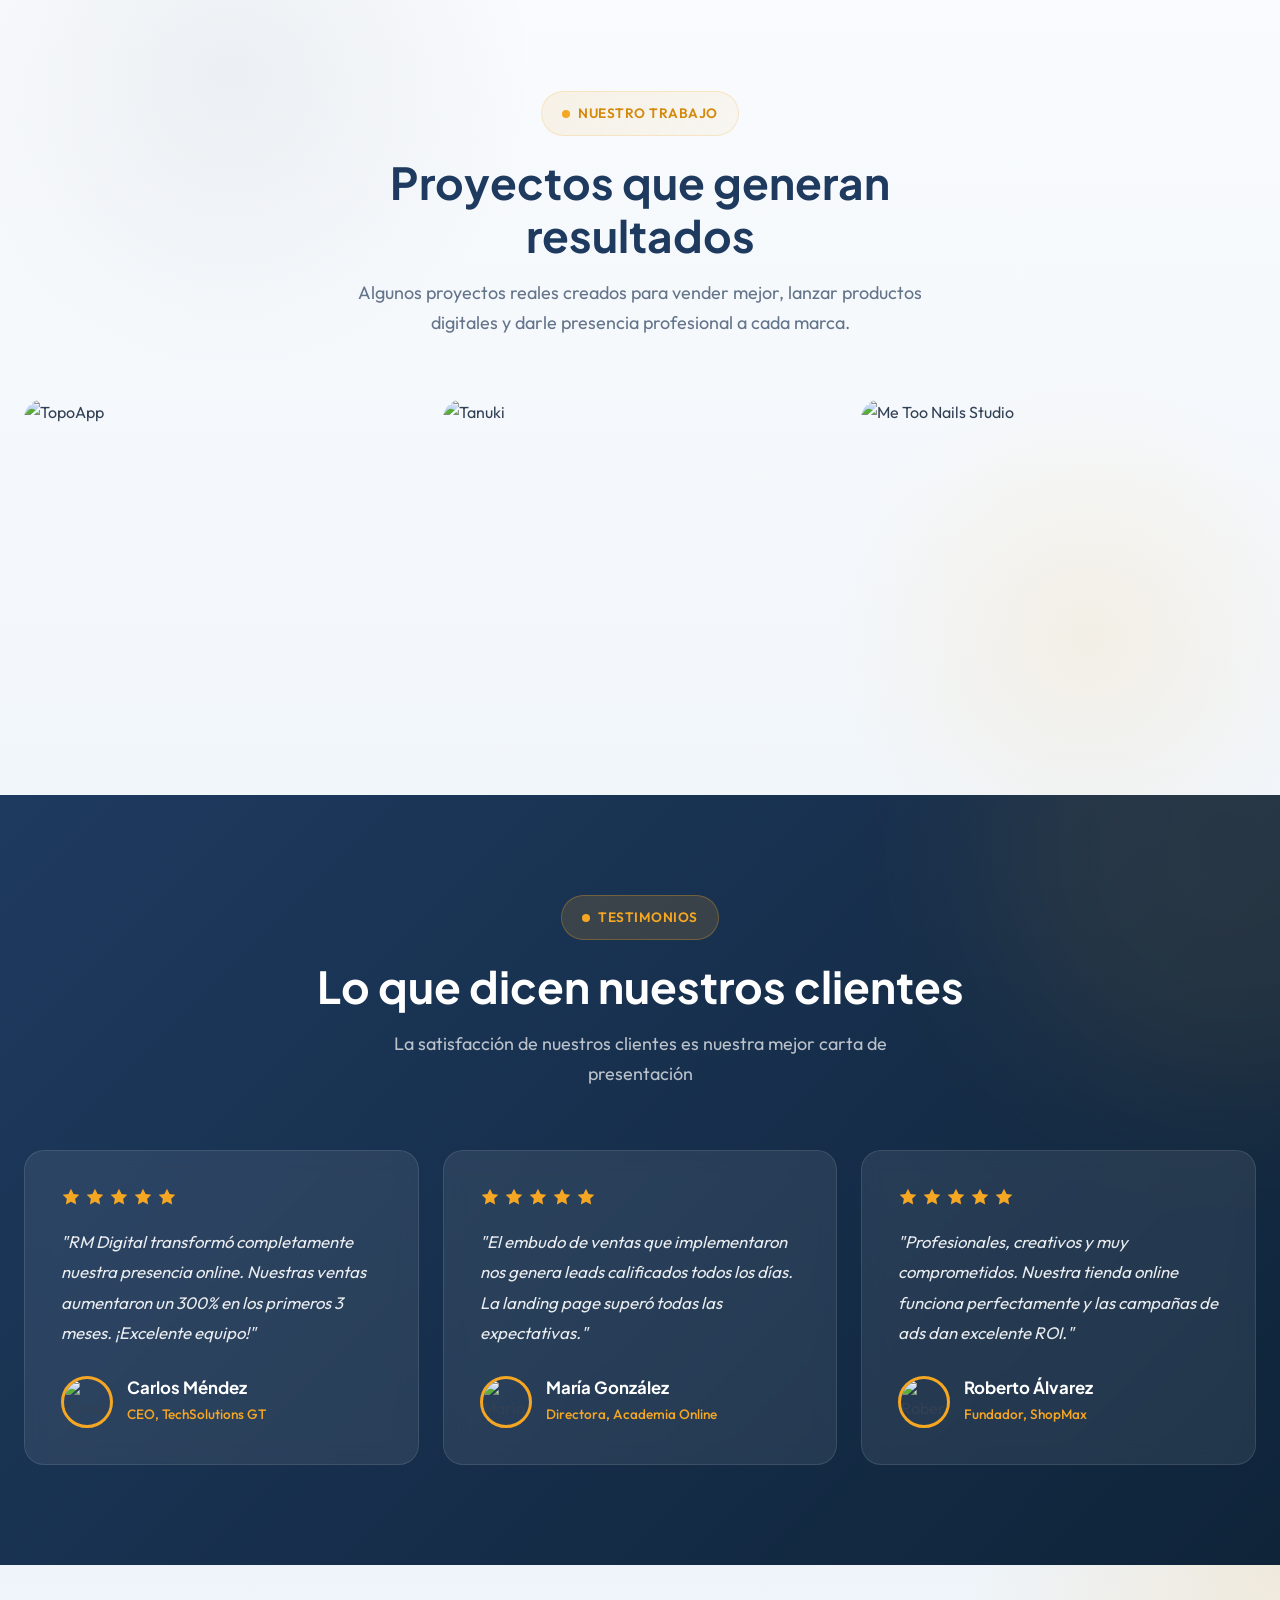
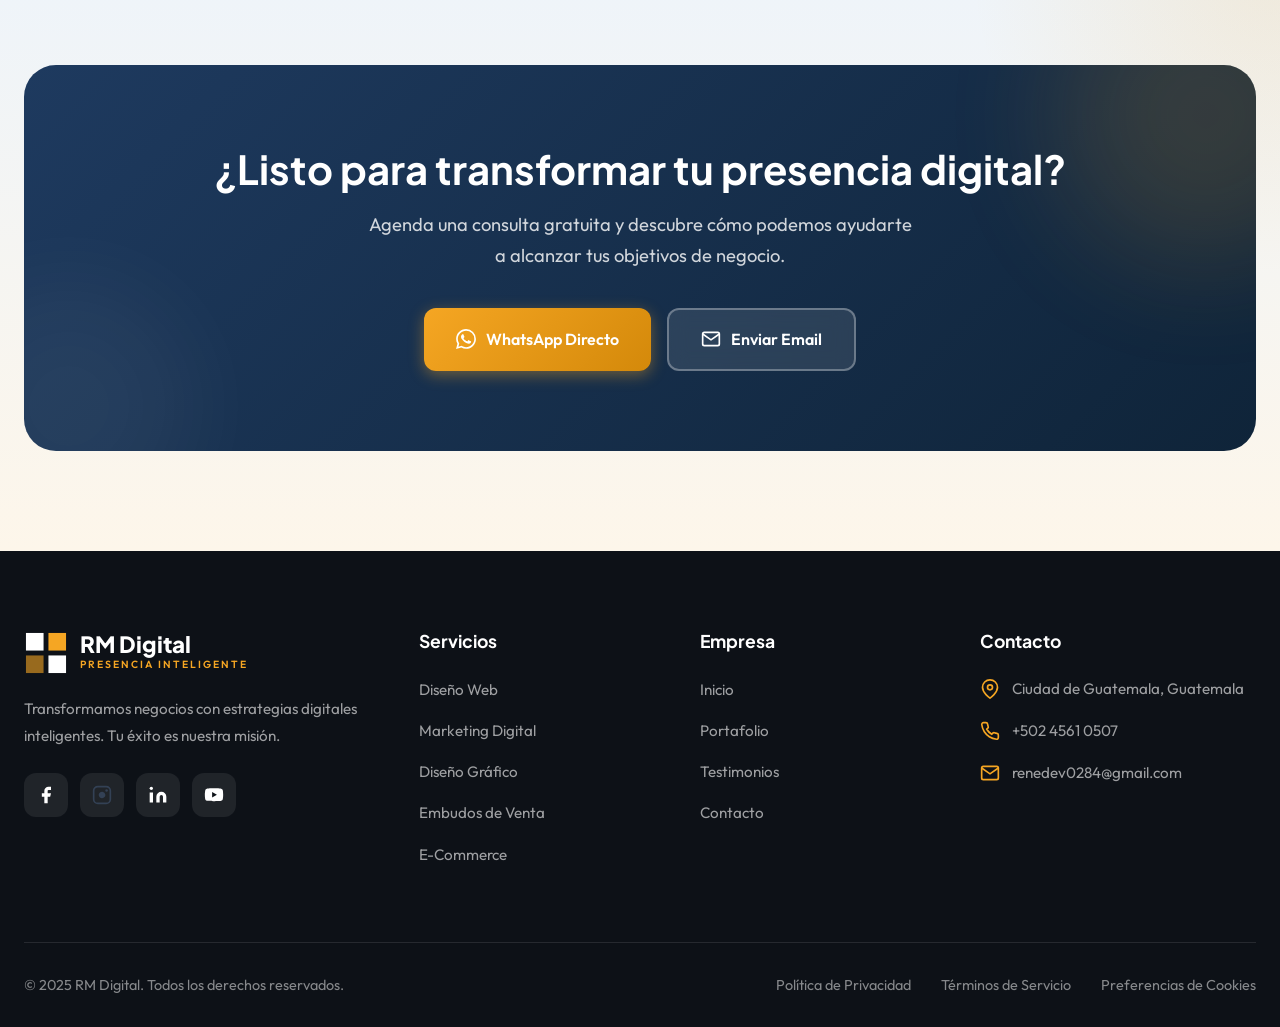
==== commit 7a80a546: "Show real client projects in portfolio" ====
--- a/index.html
+++ b/index.html
@@ -1115,6 +1115,14 @@
             cursor: pointer;
         }
 
+        .portfolio-link {
+            display: block;
+            width: 100%;
+            height: 100%;
+            color: inherit;
+            text-decoration: none;
+        }
+
         .portfolio-item img {
             width: 100%;
             height: 100%;
@@ -1167,8 +1175,29 @@
             transition: transform 0.4s ease 0.05s;
         }
 
+        .portfolio-cta {
+            display: inline-flex;
+            align-items: center;
+            gap: 10px;
+            margin-top: 14px;
+            color: var(--white);
+            font-size: 0.88rem;
+            font-weight: 700;
+            transform: translateY(20px);
+            transition: transform 0.4s ease 0.08s;
+        }
+
+        .portfolio-cta svg {
+            width: 16px;
+            height: 16px;
+            stroke: currentColor;
+            fill: none;
+            stroke-width: 2;
+        }
+
         .portfolio-item:hover .portfolio-overlay h4,
-        .portfolio-item:hover .portfolio-overlay p { transform: translateY(0); }
+        .portfolio-item:hover .portfolio-overlay p,
+        .portfolio-item:hover .portfolio-cta { transform: translateY(0); }
 
         /* ============================================
            TESTIMONIALS SECTION
@@ -2208,7 +2237,7 @@
             <div class="section-header fade-up">
                 <span class="section-tag">Nuestro Trabajo</span>
                 <h2 class="section-title">Proyectos que generan resultados</h2>
-                <p class="section-subtitle">Una muestra de los proyectos que hemos desarrollado para nuestros clientes</p>
+                <p class="section-subtitle">Algunos proyectos reales creados para vender mejor, lanzar productos digitales y darle presencia profesional a cada marca.</p>
             </div>
             
             <div class="portfolio-grid">
@@ -3933,6 +3962,52 @@
     }
     if (flowFooter) flowFooter.textContent = 'Recomendacion RM: empieza por el diagnostico, revisa servicios y deja la calculadora como herramienta de apoyo para validar numeros.';
 
+    const portfolioItems = document.querySelectorAll('#portafolio .portfolio-item');
+    const portfolioProjects = [
+      {
+        href: 'https://topoapp.net',
+        image: 'https://image.thum.io/get/width/1200/https://topoapp.net',
+        alt: 'TopoApp',
+        tag: 'SaaS',
+        title: 'TopoApp',
+        description: 'Software para pequenos emprendedores con suscripcion mensual accesible y 15 dias de trial.'
+      },
+      {
+        href: 'https://tanukigt.com',
+        image: 'https://image.thum.io/get/width/1200/https://tanukigt.com',
+        alt: 'Tanuki',
+        tag: 'SaaS',
+        title: 'Tanuki',
+        description: 'Plataforma para dar de alta tu negocio con una landing page optimizada para ventas y lista para usarse.'
+      },
+      {
+        href: 'https://metoonails.com',
+        image: 'https://image.thum.io/get/width/1200/https://metoonails.com',
+        alt: 'Me Too Nails Studio',
+        tag: 'Web Comercial',
+        title: 'Me Too Nails Studio',
+        description: 'Sitio para salon de belleza en Estados Unidos con enfoque premium y conversion directa a reservas.'
+      }
+    ];
+
+    portfolioItems.forEach((item, index) => {
+      const project = portfolioProjects[index];
+      if (!project) return;
+      item.innerHTML = `
+        <a href="${project.href}" class="portfolio-link" target="_blank" rel="noopener noreferrer">
+          <img src="${project.image}" alt="${project.alt}">
+          <div class="portfolio-overlay">
+            <span class="tag">${project.tag}</span>
+            <h4>${project.title}</h4>
+            <p>${project.description}</p>
+            <span class="portfolio-cta">Visitar proyecto
+              <svg viewBox="0 0 24 24"><path d="M7 17L17 7"/><path d="M8 7h9v9"/></svg>
+            </span>
+          </div>
+        </a>
+      `;
+    });
+
     const heroFuture = document.getElementById('heroFuture');
     const glow = document.getElementById('heroCursorGlow');
     if (!heroFuture || !glow || window.innerWidth < 768) return;
